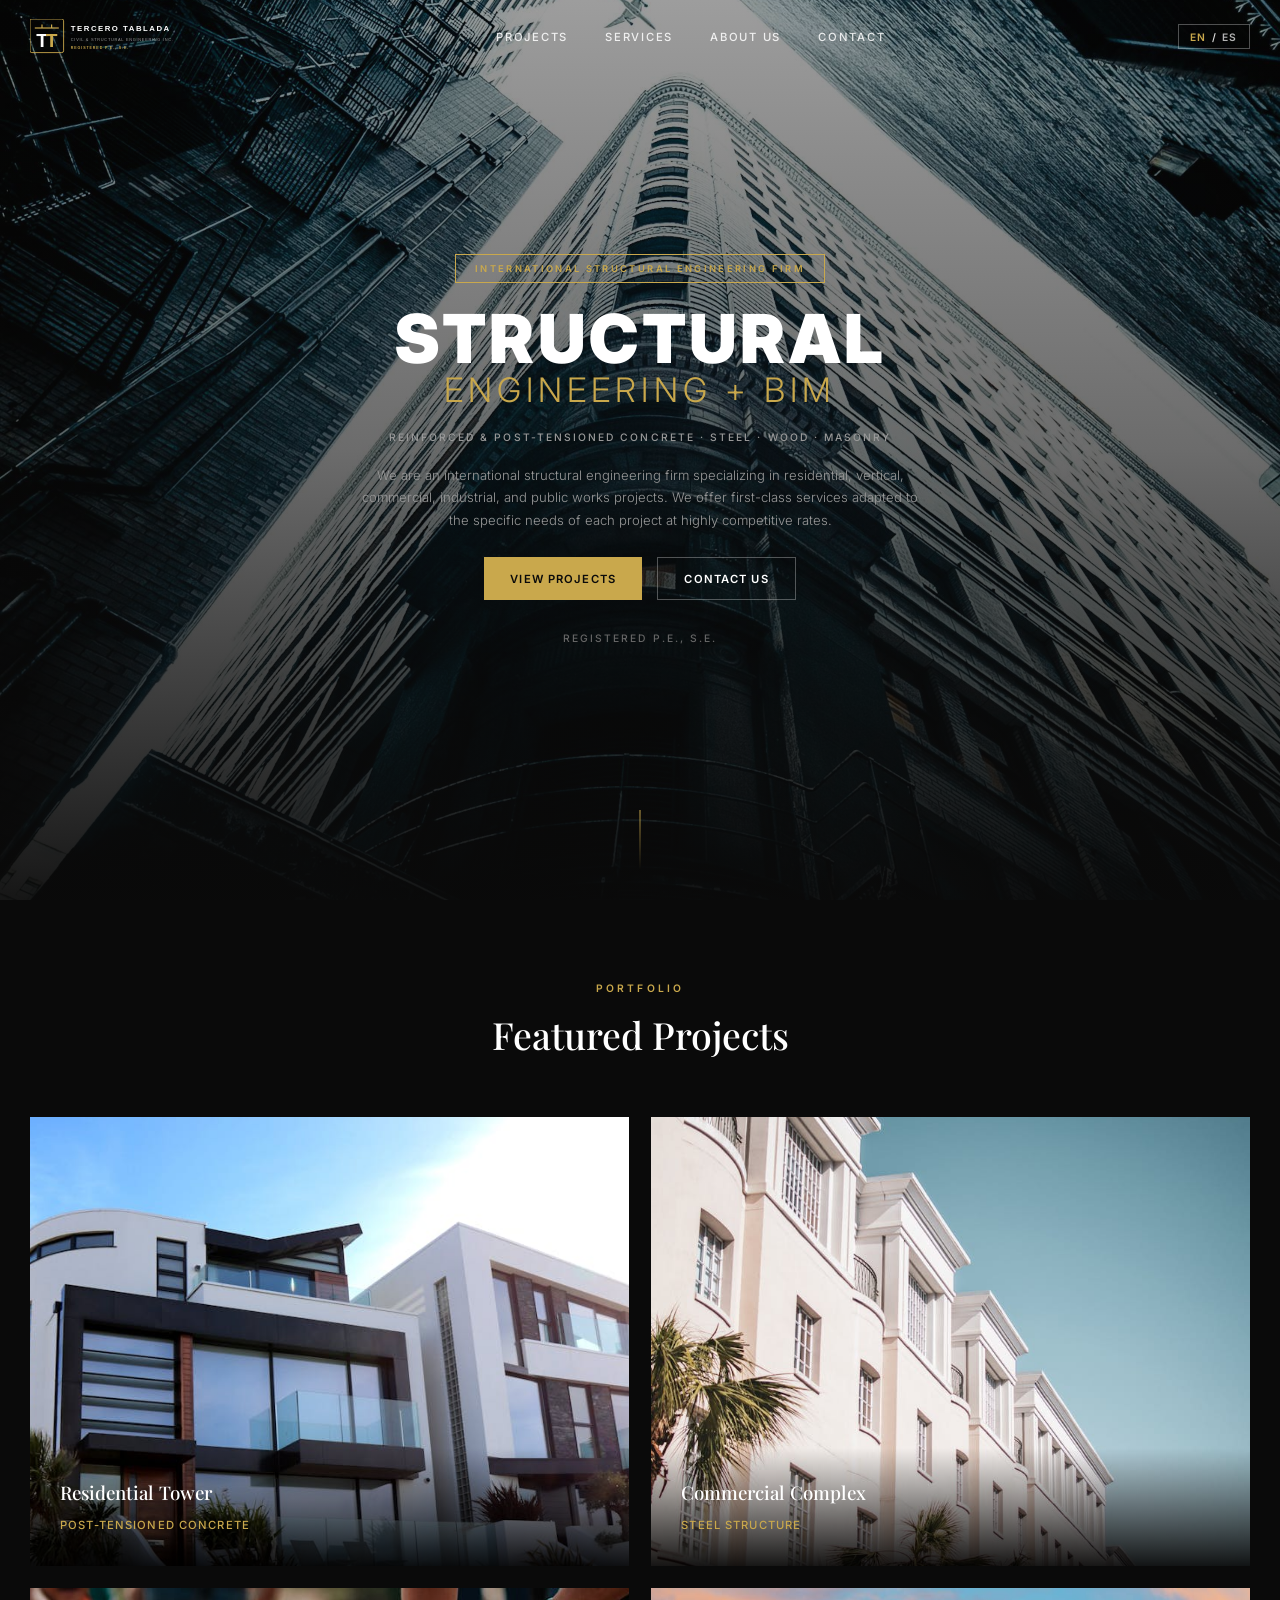
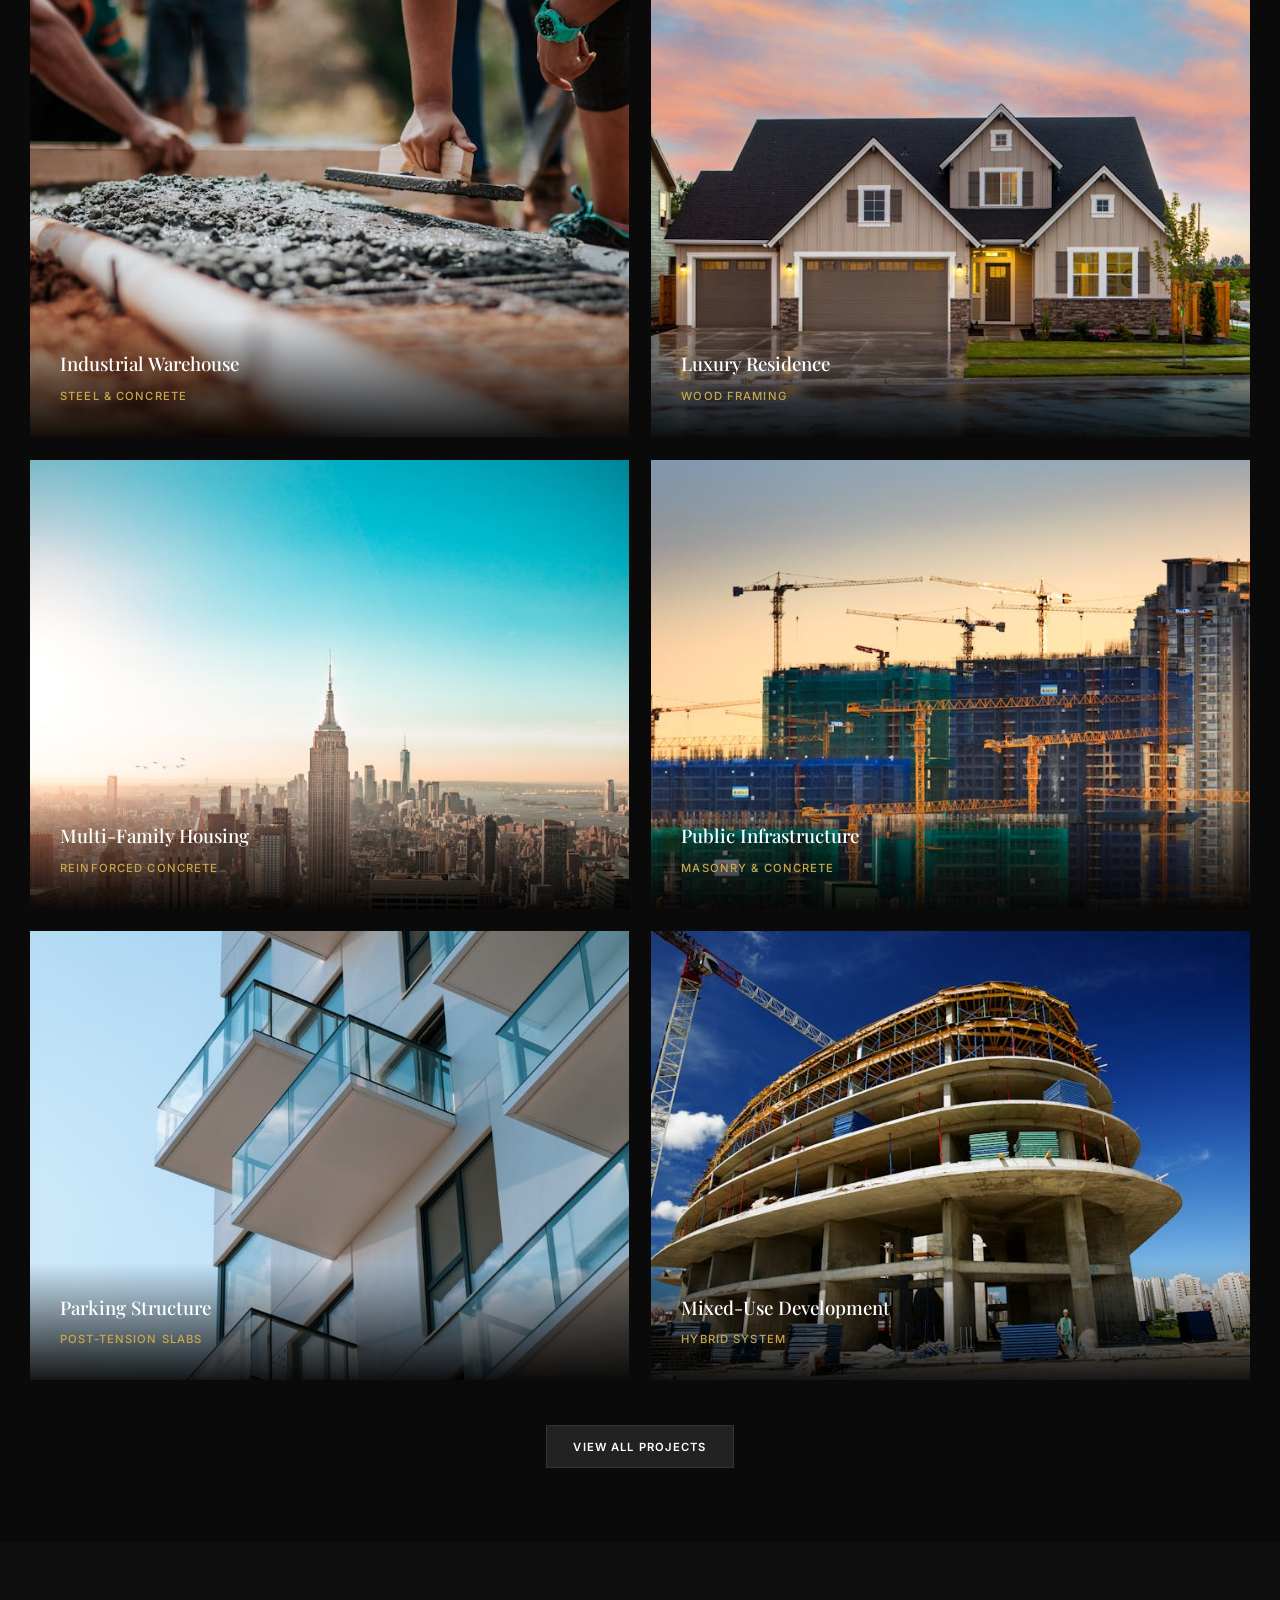
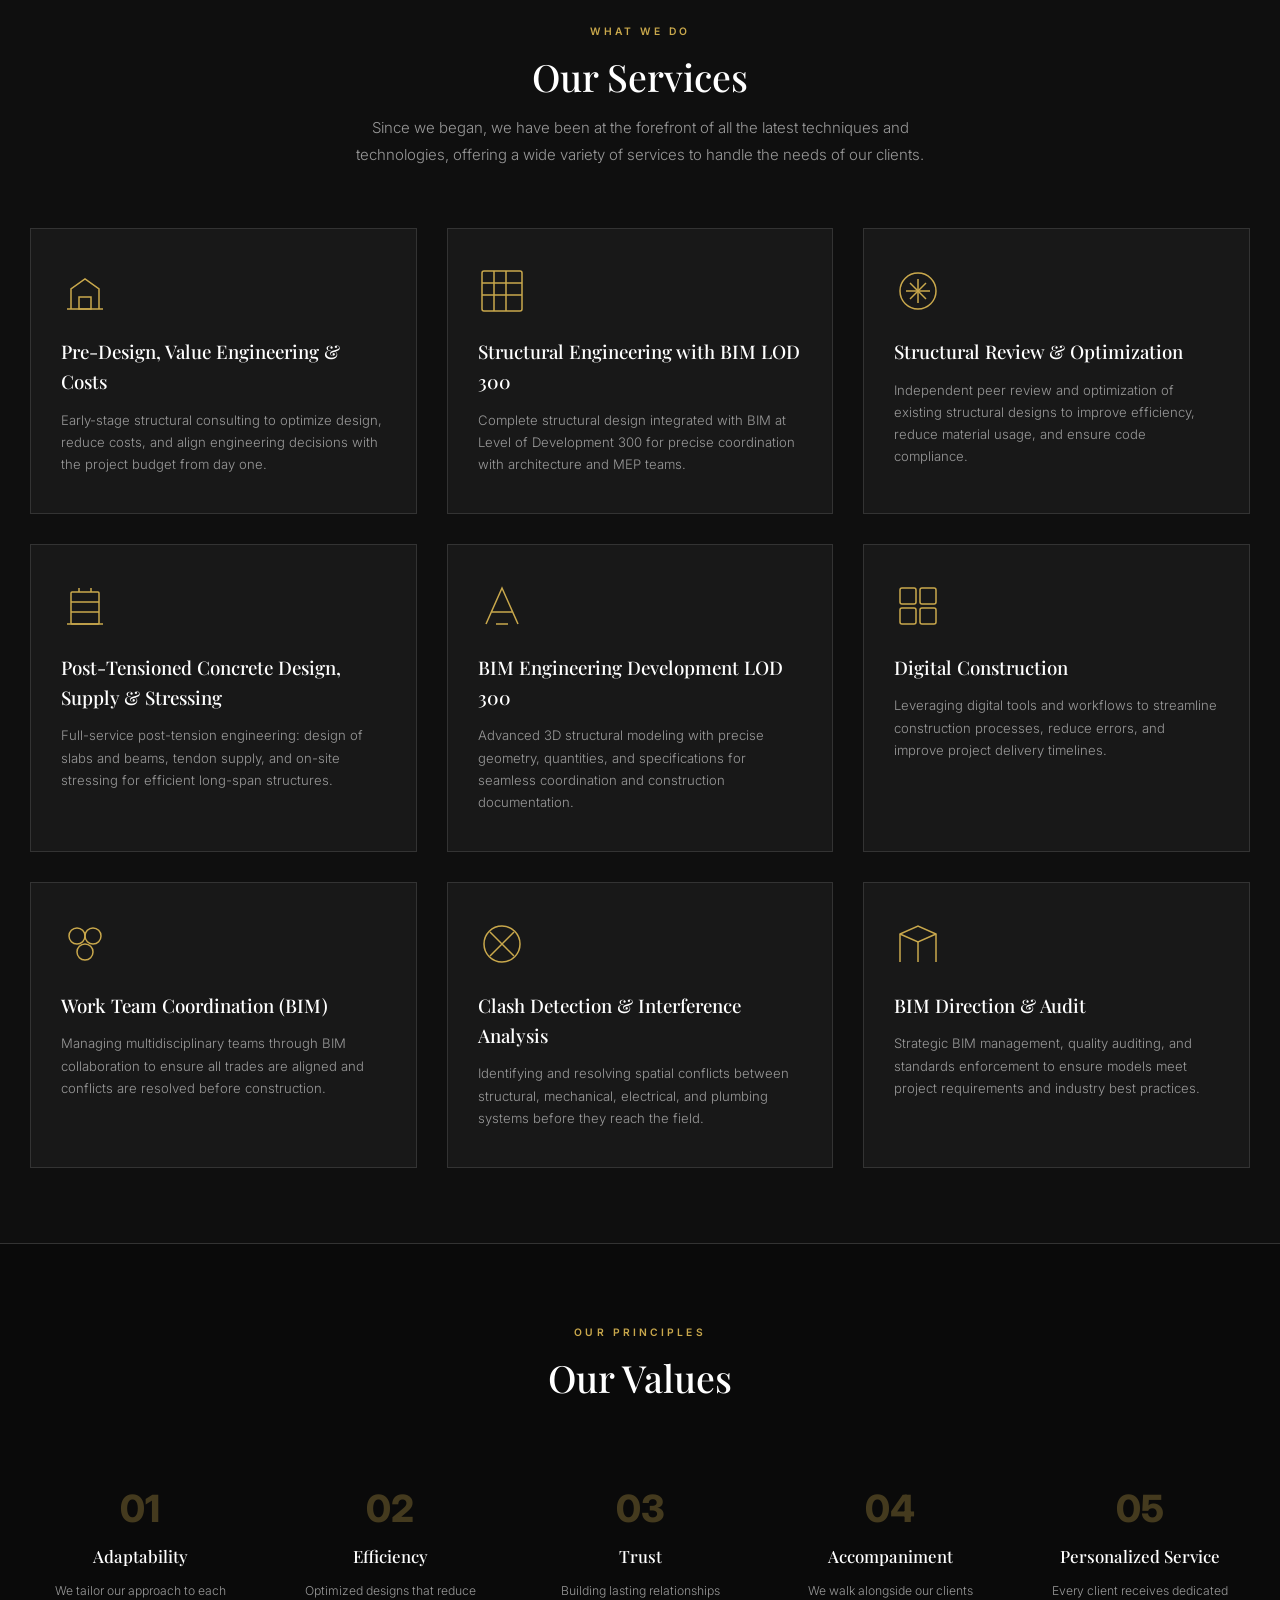
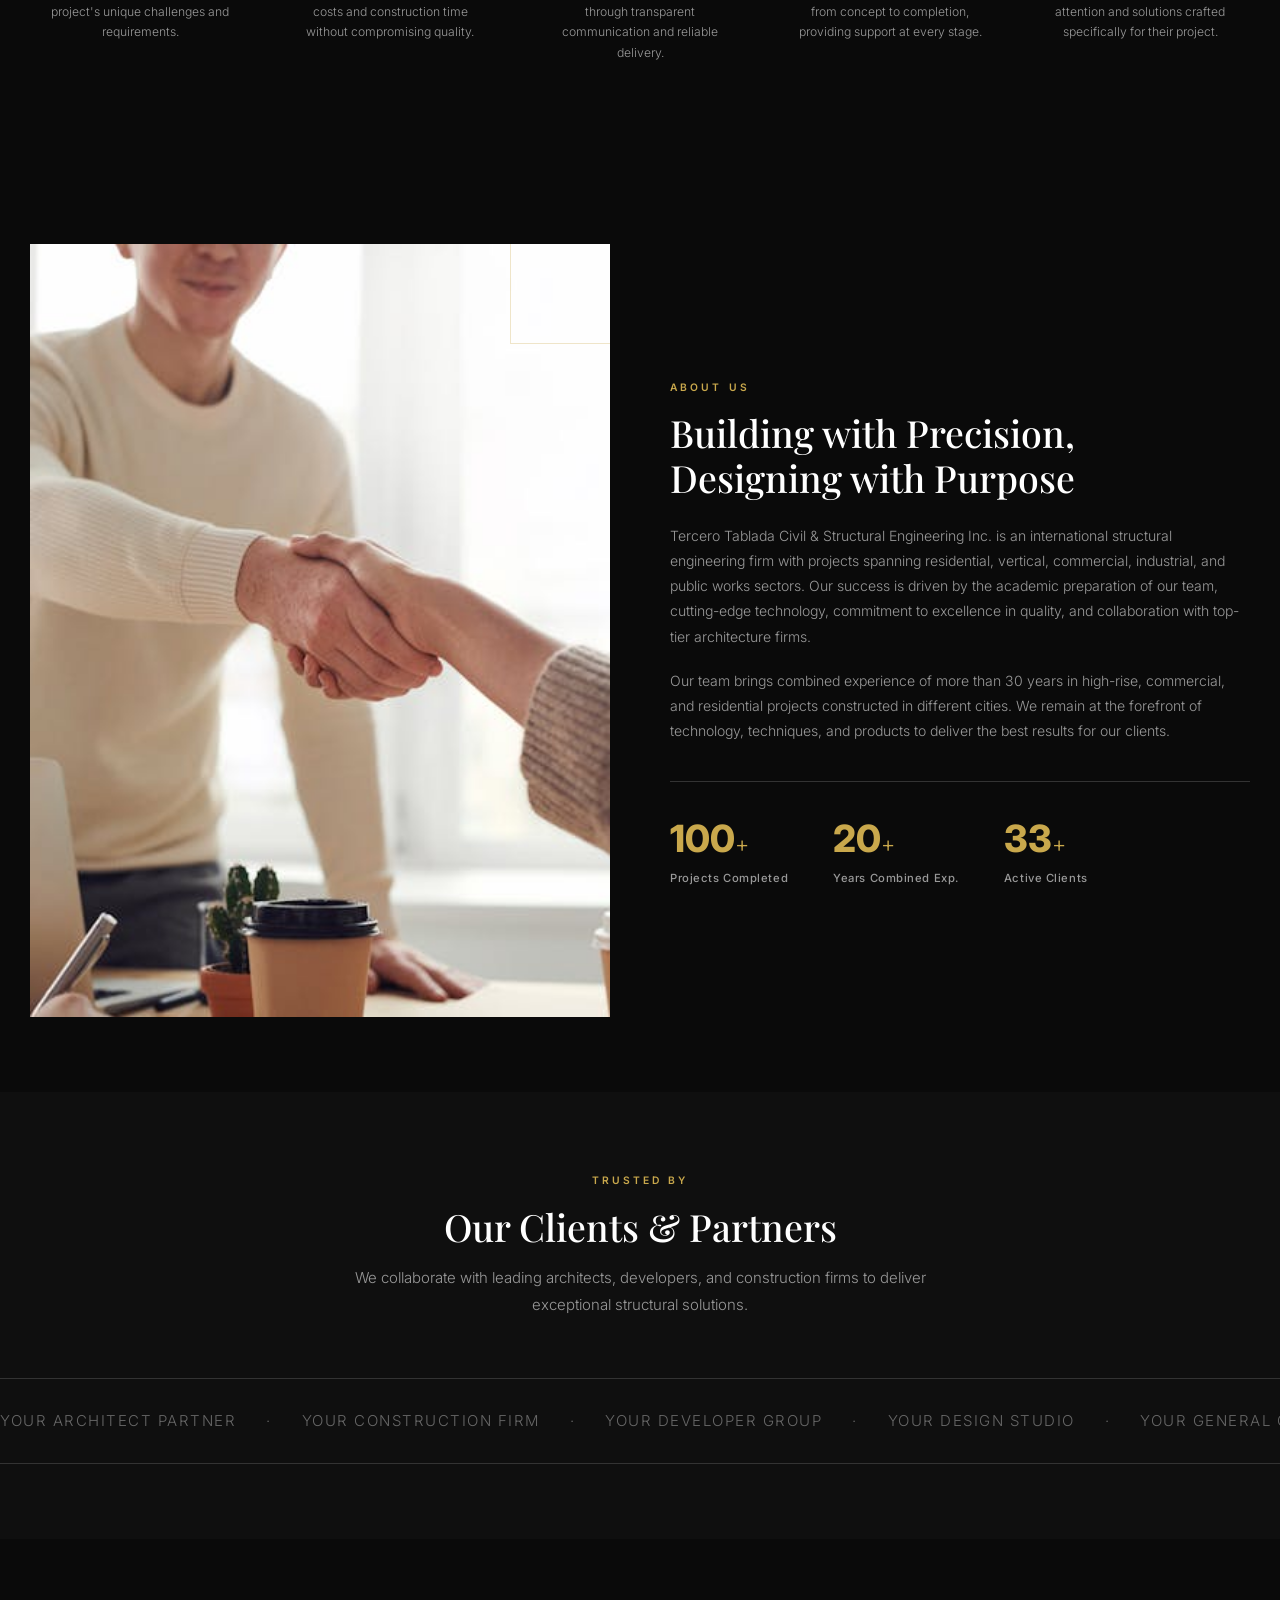
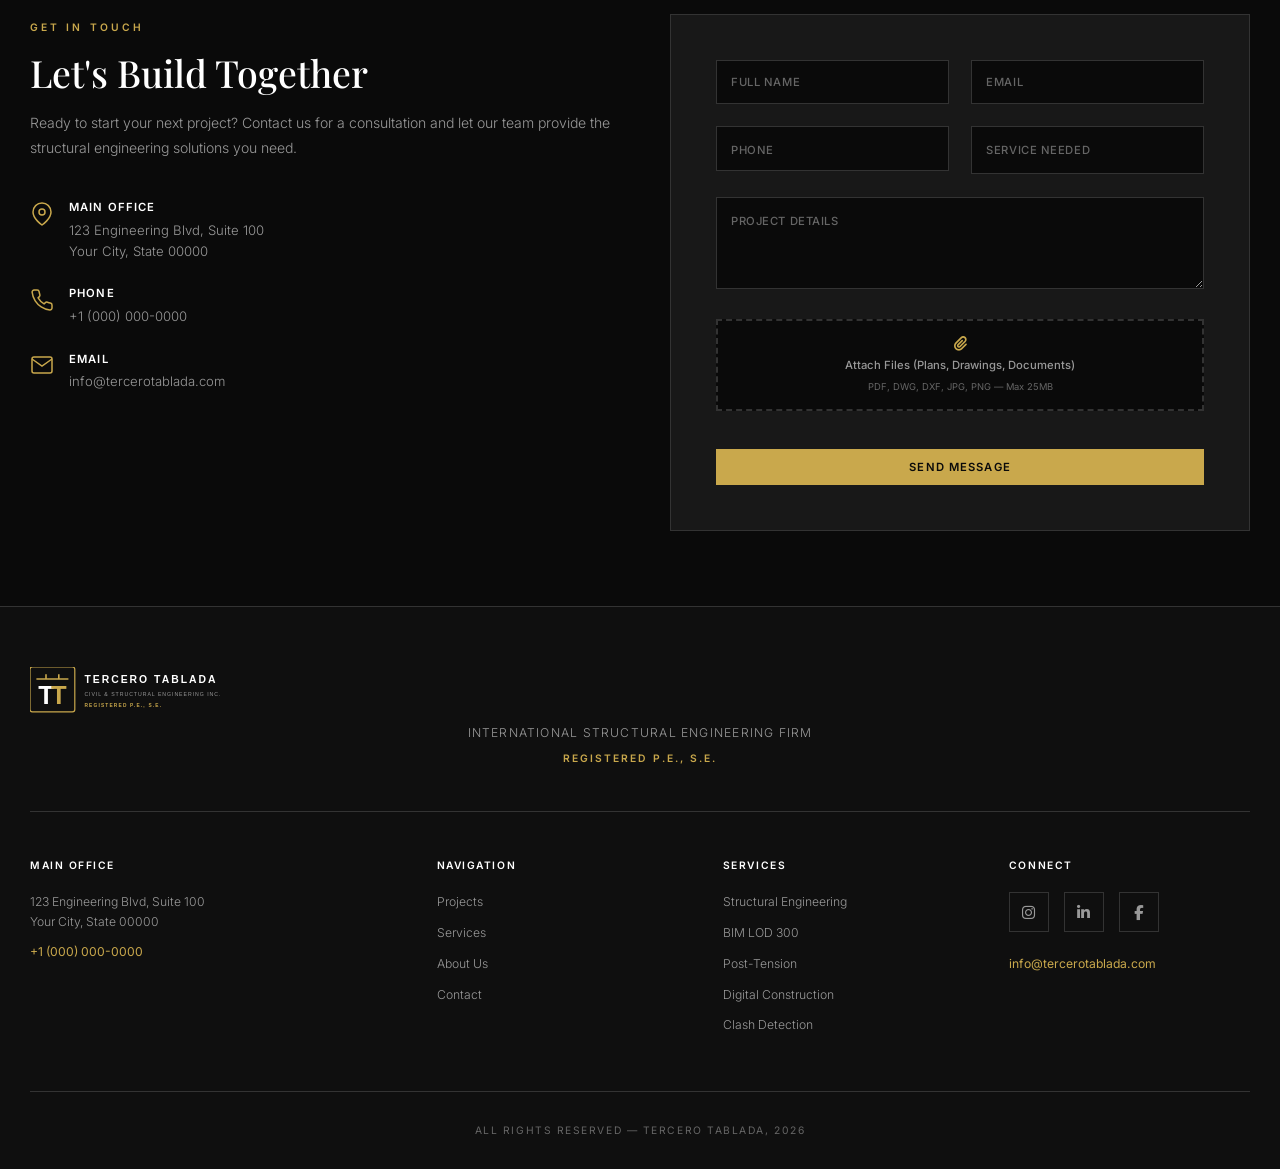
==== index.html @ ed94ec61 "Initial release: Tercero Tablada website Complete multi-page website for Tercero Tablada Civil & Str" ====
<!DOCTYPE html>
<html lang="en">
<head>
  <meta charset="UTF-8">
  <meta name="viewport" content="width=device-width, initial-scale=1.0">
  <title>Tercero Tablada | Civil & Structural Engineering</title>
  <meta name="description" content="Tercero Tablada Civil & Structural Engineering Inc. International structural engineering firm. Registered P.E., S.E. Residential, commercial, industrial, and public works.">
  <link rel="stylesheet" href="assets/css/styles.css">
  <link rel="preconnect" href="https://fonts.googleapis.com">
  <link rel="preconnect" href="https://fonts.gstatic.com" crossorigin>
  <link href="https://fonts.googleapis.com/css2?family=Inter:wght@300;400;500;600;700;800;900&family=Playfair+Display:wght@400;500;600;700&display=swap" rel="stylesheet">
  <link rel="stylesheet" href="https://cdnjs.cloudflare.com/ajax/libs/font-awesome/6.5.1/css/all.min.css">
</head>
<body>

  <!-- ========== HEADER / NAV ========== -->
  <header class="header" id="header">
    <div class="header__inner">
      <a href="index.html" class="header__logo">
        <img src="assets/img/logo-tt-v2.svg" alt="Tercero Tablada" class="header__logo-img">
      </a>
      <nav class="header__nav" id="mainNav">
        <a href="projects.html" data-en="Projects" data-es="Proyectos">Projects</a>
        <a href="services.html" data-en="Services" data-es="Servicios">Services</a>
        <a href="about.html" data-en="About Us" data-es="Nosotros">About Us</a>
        <a href="contact.html" data-en="Contact" data-es="Contacto">Contact</a>
      </nav>
      <div class="header__actions">
        <button class="lang-toggle" id="langToggle" aria-label="Toggle language">
          <span class="lang-active">EN</span> / <span class="lang-inactive">ES</span>
        </button>
        <button class="hamburger" id="hamburger" aria-label="Open menu">
          <span></span><span></span><span></span>
        </button>
      </div>
    </div>
  </header>

  <!-- ========== MOBILE MENU ========== -->
  <div class="mobile-menu" id="mobileMenu">
    <nav class="mobile-menu__nav">
      <a href="projects.html" data-en="Projects" data-es="Proyectos">Projects</a>
      <a href="services.html" data-en="Services" data-es="Servicios">Services</a>
      <a href="about.html" data-en="About Us" data-es="Nosotros">About Us</a>
      <a href="contact.html" data-en="Contact" data-es="Contacto">Contact</a>
    </nav>
  </div>

  <!-- ========== HERO ========== -->
  <section class="hero" id="hero">
    <div class="hero__overlay"></div>
    <div class="hero__bg">
      <video autoplay muted loop playsinline src="assets/video/hero.mp4" poster="assets/img/hero-bg.jpg"></video>
    </div>
    <div class="hero__content">
      <div class="hero__badge" data-en="International Structural Engineering Firm" data-es="Despacho Internacional de Ingenieria Estructural">International Structural Engineering Firm</div>
      <h1 class="hero__title">
        <span class="hero__title-line" data-en="STRUCTURAL" data-es="INGENIERIA">STRUCTURAL</span>
        <span class="hero__title-line accent" data-en="ENGINEERING + BIM" data-es="ESTRUCTURAL + BIM">ENGINEERING + BIM</span>
      </h1>
      <p class="hero__materials" data-en="REINFORCED &amp; POST-TENSIONED CONCRETE &middot; STEEL &middot; WOOD &middot; MASONRY" data-es="CONCRETO REFORZADO Y POSTENSADO &middot; ACERO &middot; MADERA &middot; MAMPOSTERIA">REINFORCED &amp; POST-TENSIONED CONCRETE &middot; STEEL &middot; WOOD &middot; MASONRY</p>
      <p class="hero__desc" data-en="We are an international structural engineering firm specializing in residential, vertical, commercial, industrial, and public works projects. We offer first-class services adapted to the specific needs of each project at highly competitive rates." data-es="Somos un despacho internacional de ingenieria estructural especializado en proyectos residenciales, verticales, comerciales, industriales y de obras publicas. Ofrecemos servicios de primera linea adaptados a las necesidades especificas de cada proyecto a tarifas muy competitivas.">We are an international structural engineering firm specializing in residential, vertical, commercial, industrial, and public works projects. We offer first-class services adapted to the specific needs of each project at highly competitive rates.</p>
      <div class="hero__cta">
        <a href="projects.html" class="btn btn--primary" data-en="View Projects" data-es="Ver Proyectos">View Projects</a>
        <a href="contact.html" class="btn btn--outline" data-en="Contact Us" data-es="Contactenos">Contact Us</a>
      </div>
      <p class="hero__credential" data-en="Registered P.E., S.E." data-es="P.E., S.E. Registrado">Registered P.E., S.E.</p>
    </div>
    <div class="hero__scroll">
      <div class="hero__scroll-line"></div>
    </div>
  </section>

  <!-- ========== PROJECTS ========== -->
  <section class="section projects" id="projects">
    <div class="container">
      <div class="section__header">
        <span class="section__label" data-en="Portfolio" data-es="Portafolio">Portfolio</span>
        <h2 class="section__title" data-en="Featured Projects" data-es="Proyectos Destacados">Featured Projects</h2>
      </div>
      <div class="projects__grid">

        <a href="projects.html" class="project-card" data-aos="fade-up">
          <div class="project-card__img"><img src="assets/img/projects/project-01.jpg" alt="Residential Tower" loading="lazy"></div>
          <div class="project-card__info">
            <h3 data-en="Residential Tower" data-es="Torre Residencial">Residential Tower</h3>
            <span data-en="Post-Tensioned Concrete" data-es="Concreto Postensado">Post-Tensioned Concrete</span>
          </div>
        </a>

        <a href="projects.html" class="project-card" data-aos="fade-up" data-aos-delay="100">
          <div class="project-card__img"><img src="assets/img/projects/project-02.jpg" alt="Commercial Complex" loading="lazy"></div>
          <div class="project-card__info">
            <h3 data-en="Commercial Complex" data-es="Complejo Comercial">Commercial Complex</h3>
            <span data-en="Steel Structure" data-es="Estructura de Acero">Steel Structure</span>
          </div>
        </a>

        <a href="projects.html" class="project-card" data-aos="fade-up" data-aos-delay="200">
          <div class="project-card__img"><img src="assets/img/projects/project-03.jpg" alt="Industrial Warehouse" loading="lazy"></div>
          <div class="project-card__info">
            <h3 data-en="Industrial Warehouse" data-es="Nave Industrial">Industrial Warehouse</h3>
            <span data-en="Steel &amp; Concrete" data-es="Acero y Concreto">Steel &amp; Concrete</span>
          </div>
        </a>

        <a href="projects.html" class="project-card" data-aos="fade-up" data-aos-delay="300">
          <div class="project-card__img"><img src="assets/img/projects/project-04.jpg" alt="Luxury Residence" loading="lazy"></div>
          <div class="project-card__info">
            <h3 data-en="Luxury Residence" data-es="Residencia de Lujo">Luxury Residence</h3>
            <span data-en="Wood Framing" data-es="Estructura de Madera">Wood Framing</span>
          </div>
        </a>

        <a href="projects.html" class="project-card" data-aos="fade-up">
          <div class="project-card__img"><img src="assets/img/projects/project-05.jpg" alt="Multi-Family Housing" loading="lazy"></div>
          <div class="project-card__info">
            <h3 data-en="Multi-Family Housing" data-es="Vivienda Multifamiliar">Multi-Family Housing</h3>
            <span data-en="Reinforced Concrete" data-es="Concreto Reforzado">Reinforced Concrete</span>
          </div>
        </a>

        <a href="projects.html" class="project-card" data-aos="fade-up" data-aos-delay="100">
          <div class="project-card__img"><img src="assets/img/projects/project-06.jpg" alt="Public Infrastructure" loading="lazy"></div>
          <div class="project-card__info">
            <h3 data-en="Public Infrastructure" data-es="Infraestructura Publica">Public Infrastructure</h3>
            <span data-en="Masonry &amp; Concrete" data-es="Mamposteria y Concreto">Masonry &amp; Concrete</span>
          </div>
        </a>

        <a href="projects.html" class="project-card" data-aos="fade-up" data-aos-delay="200">
          <div class="project-card__img"><img src="assets/img/projects/project-07.jpg" alt="Parking Structure" loading="lazy"></div>
          <div class="project-card__info">
            <h3 data-en="Parking Structure" data-es="Estacionamiento">Parking Structure</h3>
            <span data-en="Post-Tension Slabs" data-es="Losas Postensadas">Post-Tension Slabs</span>
          </div>
        </a>

        <a href="projects.html" class="project-card" data-aos="fade-up" data-aos-delay="300">
          <div class="project-card__img"><img src="assets/img/projects/project-08.jpg" alt="Mixed-Use Development" loading="lazy"></div>
          <div class="project-card__info">
            <h3 data-en="Mixed-Use Development" data-es="Desarrollo de Uso Mixto">Mixed-Use Development</h3>
            <span data-en="Hybrid System" data-es="Sistema Hibrido">Hybrid System</span>
          </div>
        </a>

      </div>
      <div class="projects__cta">
        <a href="projects.html" class="btn btn--dark" data-en="View All Projects" data-es="Ver Todos los Proyectos">View All Projects</a>
      </div>
    </div>
  </section>

  <!-- ========== SERVICES ========== -->
  <section class="section services" id="services">
    <div class="container">
      <div class="section__header">
        <span class="section__label" data-en="What We Do" data-es="Lo Que Hacemos">What We Do</span>
        <h2 class="section__title" data-en="Our Services" data-es="Nuestros Servicios">Our Services</h2>
        <p class="section__subtitle" data-en="Since we began, we have been at the forefront of all the latest techniques and technologies, offering a wide variety of services to handle the needs of our clients." data-es="Desde que comenzamos, hemos estado a la vanguardia de las ultimas tecnicas y tecnologias, ofreciendo una amplia variedad de servicios para manejar las necesidades de nuestros clientes.">Since we began, we have been at the forefront of all the latest techniques and technologies, offering a wide variety of services to handle the needs of our clients.</p>
      </div>
      <div class="services__grid">

        <div class="service-card" data-aos="fade-up">
          <div class="service-card__icon">
            <svg viewBox="0 0 48 48" fill="none" stroke="currentColor" stroke-width="1.5"><path d="M6 42h36M10 42V22l14-10 14 10v20"/><rect x="18" y="30" width="12" height="12"/></svg>
          </div>
          <h3 data-en="Pre-Design, Value Engineering &amp; Costs" data-es="Pre-diseno, Ingenieria de Valor y Costos">Pre-Design, Value Engineering &amp; Costs</h3>
          <p data-en="Early-stage structural consulting to optimize design, reduce costs, and align engineering decisions with the project budget from day one." data-es="Consultoria estructural en etapa temprana para optimizar el diseno, reducir costos y alinear las decisiones de ingenieria con el presupuesto desde el dia uno.">Early-stage structural consulting to optimize design, reduce costs, and align engineering decisions with the project budget from day one.</p>
        </div>

        <div class="service-card" data-aos="fade-up" data-aos-delay="100">
          <div class="service-card__icon">
            <svg viewBox="0 0 48 48" fill="none" stroke="currentColor" stroke-width="1.5"><rect x="4" y="4" width="40" height="40" rx="2"/><path d="M4 16h40M4 28h40M16 4v40M28 4v40"/></svg>
          </div>
          <h3 data-en="Structural Engineering with BIM LOD 300" data-es="Ingenieria Estructural con BIM LOD 300">Structural Engineering with BIM LOD 300</h3>
          <p data-en="Complete structural design integrated with BIM at Level of Development 300 for precise coordination with architecture and MEP teams." data-es="Diseno estructural completo integrado con BIM a Nivel de Desarrollo 300 para coordinacion precisa con equipos de arquitectura y MEP.">Complete structural design integrated with BIM at Level of Development 300 for precise coordination with architecture and MEP teams.</p>
        </div>

        <div class="service-card" data-aos="fade-up" data-aos-delay="200">
          <div class="service-card__icon">
            <svg viewBox="0 0 48 48" fill="none" stroke="currentColor" stroke-width="1.5"><circle cx="24" cy="24" r="18"/><path d="M24 12v24M12 24h24"/><path d="M16 16l16 16M32 16L16 32"/></svg>
          </div>
          <h3 data-en="Structural Review &amp; Optimization" data-es="Revision Estructural y Optimizacion">Structural Review &amp; Optimization</h3>
          <p data-en="Independent peer review and optimization of existing structural designs to improve efficiency, reduce material usage, and ensure code compliance." data-es="Revision independiente y optimizacion de disenos estructurales existentes para mejorar eficiencia, reducir materiales y asegurar cumplimiento normativo.">Independent peer review and optimization of existing structural designs to improve efficiency, reduce material usage, and ensure code compliance.</p>
        </div>

        <div class="service-card" data-aos="fade-up">
          <div class="service-card__icon">
            <svg viewBox="0 0 48 48" fill="none" stroke="currentColor" stroke-width="1.5"><path d="M6 42h36"/><rect x="10" y="10" width="28" height="32" rx="1"/><path d="M10 20h28M10 30h28"/><path d="M18 10V6M30 10V6"/></svg>
          </div>
          <h3 data-en="Post-Tensioned Concrete Design, Supply &amp; Stressing" data-es="Diseno, Suministro y Tensado de Concreto Postensado">Post-Tensioned Concrete Design, Supply &amp; Stressing</h3>
          <p data-en="Full-service post-tension engineering: design of slabs and beams, tendon supply, and on-site stressing for efficient long-span structures." data-es="Ingenieria de postensado integral: diseno de losas y vigas, suministro de tendones y tensado en sitio para estructuras de gran claro.">Full-service post-tension engineering: design of slabs and beams, tendon supply, and on-site stressing for efficient long-span structures.</p>
        </div>

        <div class="service-card" data-aos="fade-up" data-aos-delay="100">
          <div class="service-card__icon">
            <svg viewBox="0 0 48 48" fill="none" stroke="currentColor" stroke-width="1.5"><path d="M8 42L24 6l16 36"/><path d="M14 30h20"/><path d="M18 42h12"/></svg>
          </div>
          <h3 data-en="BIM Engineering Development LOD 300" data-es="Desarrollo de Ingenierias BIM LOD 300">BIM Engineering Development LOD 300</h3>
          <p data-en="Advanced 3D structural modeling with precise geometry, quantities, and specifications for seamless coordination and construction documentation." data-es="Modelado estructural 3D avanzado con geometria precisa, cantidades y especificaciones para coordinacion y documentacion de construccion.">Advanced 3D structural modeling with precise geometry, quantities, and specifications for seamless coordination and construction documentation.</p>
        </div>

        <div class="service-card" data-aos="fade-up" data-aos-delay="200">
          <div class="service-card__icon">
            <svg viewBox="0 0 48 48" fill="none" stroke="currentColor" stroke-width="1.5"><rect x="6" y="6" width="16" height="16" rx="2"/><rect x="26" y="6" width="16" height="16" rx="2"/><rect x="6" y="26" width="16" height="16" rx="2"/><rect x="26" y="26" width="16" height="16" rx="2"/></svg>
          </div>
          <h3 data-en="Digital Construction" data-es="Construccion Digital">Digital Construction</h3>
          <p data-en="Leveraging digital tools and workflows to streamline construction processes, reduce errors, and improve project delivery timelines." data-es="Aprovechando herramientas y flujos digitales para optimizar procesos de construccion, reducir errores y mejorar tiempos de entrega.">Leveraging digital tools and workflows to streamline construction processes, reduce errors, and improve project delivery timelines.</p>
        </div>

        <div class="service-card" data-aos="fade-up">
          <div class="service-card__icon">
            <svg viewBox="0 0 48 48" fill="none" stroke="currentColor" stroke-width="1.5"><circle cx="16" cy="16" r="8"/><circle cx="32" cy="16" r="8"/><circle cx="24" cy="32" r="8"/></svg>
          </div>
          <h3 data-en="Work Team Coordination (BIM)" data-es="Coordinacion de Equipos de Trabajo (BIM)">Work Team Coordination (BIM)</h3>
          <p data-en="Managing multidisciplinary teams through BIM collaboration to ensure all trades are aligned and conflicts are resolved before construction." data-es="Gestion de equipos multidisciplinarios a traves de colaboracion BIM para asegurar alineacion y resolver conflictos antes de la construccion.">Managing multidisciplinary teams through BIM collaboration to ensure all trades are aligned and conflicts are resolved before construction.</p>
        </div>

        <div class="service-card" data-aos="fade-up" data-aos-delay="100">
          <div class="service-card__icon">
            <svg viewBox="0 0 48 48" fill="none" stroke="currentColor" stroke-width="1.5"><path d="M12 12l24 24M36 12L12 36"/><circle cx="24" cy="24" r="18"/></svg>
          </div>
          <h3 data-en="Clash Detection &amp; Interference Analysis" data-es="Analisis de Interferencias y Deteccion de Conflictos">Clash Detection &amp; Interference Analysis</h3>
          <p data-en="Identifying and resolving spatial conflicts between structural, mechanical, electrical, and plumbing systems before they reach the field." data-es="Identificacion y resolucion de conflictos espaciales entre sistemas estructurales, mecanicos, electricos e hidraulicos antes de llegar a obra.">Identifying and resolving spatial conflicts between structural, mechanical, electrical, and plumbing systems before they reach the field.</p>
        </div>

        <div class="service-card" data-aos="fade-up" data-aos-delay="200">
          <div class="service-card__icon">
            <svg viewBox="0 0 48 48" fill="none" stroke="currentColor" stroke-width="1.5"><path d="M6 42V14l18-8 18 8v28"/><path d="M6 14l18 8 18-8"/><path d="M24 22v20"/></svg>
          </div>
          <h3 data-en="BIM Direction &amp; Audit" data-es="Direccion y Auditoria BIM">BIM Direction &amp; Audit</h3>
          <p data-en="Strategic BIM management, quality auditing, and standards enforcement to ensure models meet project requirements and industry best practices." data-es="Gestion estrategica BIM, auditoria de calidad y cumplimiento de estandares para asegurar que los modelos cumplan requisitos del proyecto y mejores practicas.">Strategic BIM management, quality auditing, and standards enforcement to ensure models meet project requirements and industry best practices.</p>
        </div>

      </div>
    </div>
  </section>

  <!-- ========== VALUES ========== -->
  <section class="section values" id="values">
    <div class="container">
      <div class="section__header">
        <span class="section__label" data-en="Our Principles" data-es="Nuestros Principios">Our Principles</span>
        <h2 class="section__title" data-en="Our Values" data-es="Nuestros Valores">Our Values</h2>
      </div>
      <div class="values__grid">
        <div class="value-item" data-aos="fade-up">
          <span class="value-item__number">01</span>
          <h3 data-en="Adaptability" data-es="Adaptabilidad">Adaptability</h3>
          <p data-en="We tailor our approach to each project's unique challenges and requirements." data-es="Adaptamos nuestro enfoque a los retos y requisitos unicos de cada proyecto.">We tailor our approach to each project's unique challenges and requirements.</p>
        </div>
        <div class="value-item" data-aos="fade-up" data-aos-delay="100">
          <span class="value-item__number">02</span>
          <h3 data-en="Efficiency" data-es="Eficiencia">Efficiency</h3>
          <p data-en="Optimized designs that reduce costs and construction time without compromising quality." data-es="Disenos optimizados que reducen costos y tiempo de construccion sin comprometer la calidad.">Optimized designs that reduce costs and construction time without compromising quality.</p>
        </div>
        <div class="value-item" data-aos="fade-up" data-aos-delay="200">
          <span class="value-item__number">03</span>
          <h3 data-en="Trust" data-es="Confianza">Trust</h3>
          <p data-en="Building lasting relationships through transparent communication and reliable delivery." data-es="Construyendo relaciones duraderas a traves de comunicacion transparente y entrega confiable.">Building lasting relationships through transparent communication and reliable delivery.</p>
        </div>
        <div class="value-item" data-aos="fade-up" data-aos-delay="300">
          <span class="value-item__number">04</span>
          <h3 data-en="Accompaniment" data-es="Acompanamiento">Accompaniment</h3>
          <p data-en="We walk alongside our clients from concept to completion, providing support at every stage." data-es="Acompanamos a nuestros clientes desde el concepto hasta la terminacion, brindando soporte en cada etapa.">We walk alongside our clients from concept to completion, providing support at every stage.</p>
        </div>
        <div class="value-item" data-aos="fade-up" data-aos-delay="400">
          <span class="value-item__number">05</span>
          <h3 data-en="Personalized Service" data-es="Servicio Personalizado">Personalized Service</h3>
          <p data-en="Every client receives dedicated attention and solutions crafted specifically for their project." data-es="Cada cliente recibe atencion dedicada y soluciones disenadas especificamente para su proyecto.">Every client receives dedicated attention and solutions crafted specifically for their project.</p>
        </div>
      </div>
    </div>
  </section>

  <!-- ========== ABOUT ========== -->
  <section class="section about" id="about">
    <div class="container">
      <div class="about__grid">
        <div class="about__image" data-aos="fade-right">
          <img src="assets/img/team.jpg" alt="Tercero Tablada Engineering Team" loading="lazy">
        </div>
        <div class="about__content" data-aos="fade-left">
          <span class="section__label" data-en="About Us" data-es="Sobre Nosotros">About Us</span>
          <h2 class="section__title" data-en="Building with Precision, Designing with Purpose" data-es="Construyendo con Precision, Disenando con Proposito">Building with Precision, Designing with Purpose</h2>
          <p data-en="Tercero Tablada Civil & Structural Engineering Inc. is an international structural engineering firm with projects spanning residential, vertical, commercial, industrial, and public works sectors. Our success is driven by the academic preparation of our team, cutting-edge technology, commitment to excellence in quality, and collaboration with top-tier architecture firms." data-es="Tercero Tablada Civil & Structural Engineering Inc. es un despacho internacional de ingenieria estructural con proyectos en los sectores residencial, vertical, comercial, industrial y de obras publicas. Nuestro exito se basa en la preparacion academica de nuestro equipo, tecnologia de punta, compromiso con la excelencia en calidad y colaboracion con firmas de arquitectura de primer nivel.">Tercero Tablada Civil & Structural Engineering Inc. is an international structural engineering firm with projects spanning residential, vertical, commercial, industrial, and public works sectors. Our success is driven by the academic preparation of our team, cutting-edge technology, commitment to excellence in quality, and collaboration with top-tier architecture firms.</p>
          <p data-en="Our team brings combined experience of more than 30 years in high-rise, commercial, and residential projects constructed in different cities. We remain at the forefront of technology, techniques, and products to deliver the best results for our clients." data-es="Nuestro equipo cuenta con una experiencia combinada de mas de 30 anos en proyectos de gran altura, comerciales y residenciales construidos en diferentes ciudades. Nos mantenemos a la vanguardia de la tecnologia, tecnicas y productos para entregar los mejores resultados a nuestros clientes.">Our team brings combined experience of more than 30 years in high-rise, commercial, and residential projects constructed in different cities. We remain at the forefront of technology, techniques, and products to deliver the best results for our clients.</p>
          <div class="about__stats">
            <div class="stat">
              <span class="stat__number" data-count="150">0</span><span class="stat__suffix">+</span>
              <span class="stat__label" data-en="Projects Completed" data-es="Proyectos Completados">Projects Completed</span>
            </div>
            <div class="stat">
              <span class="stat__number" data-count="30">0</span><span class="stat__suffix">+</span>
              <span class="stat__label" data-en="Years Combined Exp." data-es="Anos de Exp. Combinada">Years Combined Exp.</span>
            </div>
            <div class="stat">
              <span class="stat__number" data-count="50">0</span><span class="stat__suffix">+</span>
              <span class="stat__label" data-en="Active Clients" data-es="Clientes Activos">Active Clients</span>
            </div>
          </div>
        </div>
      </div>
    </div>
  </section>

  <!-- ========== CLIENTS MARQUEE ========== -->
  <section class="section clients" id="clients">
    <div class="container">
      <div class="section__header">
        <span class="section__label" data-en="Trusted By" data-es="La Confianza De">Trusted By</span>
        <h2 class="section__title" data-en="Our Clients &amp; Partners" data-es="Nuestros Clientes y Socios">Our Clients &amp; Partners</h2>
        <p class="section__subtitle" data-en="We collaborate with leading architects, developers, and construction firms to deliver exceptional structural solutions." data-es="Colaboramos con arquitectos, desarrolladores y constructoras lideres para entregar soluciones estructurales excepcionales.">We collaborate with leading architects, developers, and construction firms to deliver exceptional structural solutions.</p>
      </div>
    </div>
    <div class="marquee">
      <div class="marquee__track">
        <span>YOUR ARCHITECT PARTNER</span>
        <span>&middot;</span>
        <span>YOUR CONSTRUCTION FIRM</span>
        <span>&middot;</span>
        <span>YOUR DEVELOPER GROUP</span>
        <span>&middot;</span>
        <span>YOUR DESIGN STUDIO</span>
        <span>&middot;</span>
        <span>YOUR GENERAL CONTRACTOR</span>
        <span>&middot;</span>
        <span>YOUR ARCHITECTURE OFFICE</span>
        <span>&middot;</span>
        <span>YOUR REAL ESTATE PARTNER</span>
        <span>&middot;</span>
        <span>YOUR BUILDER CO.</span>
        <span>&middot;</span>
        <!-- Duplicate for seamless loop -->
        <span>YOUR ARCHITECT PARTNER</span>
        <span>&middot;</span>
        <span>YOUR CONSTRUCTION FIRM</span>
        <span>&middot;</span>
        <span>YOUR DEVELOPER GROUP</span>
        <span>&middot;</span>
        <span>YOUR DESIGN STUDIO</span>
        <span>&middot;</span>
        <span>YOUR GENERAL CONTRACTOR</span>
        <span>&middot;</span>
        <span>YOUR ARCHITECTURE OFFICE</span>
        <span>&middot;</span>
        <span>YOUR REAL ESTATE PARTNER</span>
        <span>&middot;</span>
        <span>YOUR BUILDER CO.</span>
        <span>&middot;</span>
      </div>
    </div>
  </section>

  <!-- ========== CONTACT ========== -->
  <section class="section contact" id="contact">
    <div class="container">
      <div class="contact__grid">
        <div class="contact__info" data-aos="fade-right">
          <span class="section__label" data-en="Get In Touch" data-es="Contactenos">Get In Touch</span>
          <h2 class="section__title" data-en="Let's Build Together" data-es="Construyamos Juntos">Let's Build Together</h2>
          <p data-en="Ready to start your next project? Contact us for a consultation and let our team provide the structural engineering solutions you need." data-es="Listo para comenzar su proximo proyecto? Contactenos para una consulta y permita que nuestro equipo le brinde las soluciones de ingenieria estructural que necesita.">Ready to start your next project? Contact us for a consultation and let our team provide the structural engineering solutions you need.</p>
          <div class="contact__details">
            <div class="contact__item">
              <svg viewBox="0 0 24 24" fill="none" stroke="currentColor" stroke-width="1.5"><path d="M21 10c0 7-9 13-9 13s-9-6-9-13a9 9 0 0118 0z"/><circle cx="12" cy="10" r="3"/></svg>
              <div>
                <strong data-en="Main Office" data-es="Oficina Principal">Main Office</strong>
                <p>123 Engineering Blvd, Suite 100<br>Your City, State 00000</p>
              </div>
            </div>
            <div class="contact__item">
              <svg viewBox="0 0 24 24" fill="none" stroke="currentColor" stroke-width="1.5"><path d="M22 16.92v3a2 2 0 01-2.18 2 19.79 19.79 0 01-8.63-3.07 19.5 19.5 0 01-6-6A19.79 19.79 0 012.12 4.18 2 2 0 014.11 2h3a2 2 0 012 1.72c.127.96.361 1.903.7 2.81a2 2 0 01-.45 2.11L8.09 9.91a16 16 0 006 6l1.27-1.27a2 2 0 012.11-.45c.907.339 1.85.573 2.81.7A2 2 0 0122 16.92z"/></svg>
              <div>
                <strong data-en="Phone" data-es="Telefono">Phone</strong>
                <p><a href="tel:+10000000000">+1 (000) 000-0000</a></p>
              </div>
            </div>
            <div class="contact__item">
              <svg viewBox="0 0 24 24" fill="none" stroke="currentColor" stroke-width="1.5"><path d="M4 4h16c1.1 0 2 .9 2 2v12c0 1.1-.9 2-2 2H4c-1.1 0-2-.9-2-2V6c0-1.1.9-2 2-2z"/><path d="M22 6l-10 7L2 6"/></svg>
              <div>
                <strong>Email</strong>
                <p><a href="mailto:info@tercerotablada.com">info@tercerotablada.com</a></p>
              </div>
            </div>
          </div>
        </div>
        <div class="contact__form-wrap" data-aos="fade-left">
          <form class="contact__form" id="contactForm">
            <div class="form__group">
              <input type="text" id="name" required placeholder=" ">
              <label for="name" data-en="Full Name" data-es="Nombre Completo">Full Name</label>
            </div>
            <div class="form__group">
              <input type="email" id="email" required placeholder=" ">
              <label for="email">Email</label>
            </div>
            <div class="form__group">
              <input type="tel" id="phone" placeholder=" ">
              <label for="phone" data-en="Phone" data-es="Telefono">Phone</label>
            </div>
            <div class="form__group">
              <select id="service" required>
                <option value="" disabled selected></option>
                <option value="predesign" data-en="Pre-Design &amp; Value Eng." data-es="Pre-diseno e Ing. de Valor">Pre-Design &amp; Value Eng.</option>
                <option value="structural" data-en="Structural Engineering" data-es="Ingenieria Estructural">Structural Engineering</option>
                <option value="review" data-en="Structural Review" data-es="Revision Estructural">Structural Review</option>
                <option value="post-tension" data-en="Post-Tension" data-es="Postensado">Post-Tension</option>
                <option value="bim" data-en="BIM Services" data-es="Servicios BIM">BIM Services</option>
                <option value="digital" data-en="Digital Construction" data-es="Construccion Digital">Digital Construction</option>
                <option value="other" data-en="Other" data-es="Otro">Other</option>
              </select>
              <label for="service" data-en="Service Needed" data-es="Servicio Requerido">Service Needed</label>
            </div>
            <div class="form__group form__group--full">
              <textarea id="message" rows="4" required placeholder=" "></textarea>
              <label for="message" data-en="Project Details" data-es="Detalles del Proyecto">Project Details</label>
            </div>
            <div class="form__group form__group--full form__group--file">
              <label for="files-home" class="file-upload">
                <i class="fa-solid fa-paperclip"></i>
                <span data-en="Attach Files (Plans, Drawings, Documents)" data-es="Adjuntar Archivos (Planos, Dibujos, Documentos)">Attach Files (Plans, Drawings, Documents)</span>
                <small data-en="PDF, DWG, DXF, JPG, PNG — Max 25MB" data-es="PDF, DWG, DXF, JPG, PNG — Max 25MB">PDF, DWG, DXF, JPG, PNG — Max 25MB</small>
              </label>
              <input type="file" id="files-home" multiple accept=".pdf,.dwg,.dxf,.jpg,.jpeg,.png,.doc,.docx,.zip">
              <div class="file-list" id="fileListHome"></div>
            </div>
            <button type="submit" class="btn btn--primary btn--full" data-en="Send Message" data-es="Enviar Mensaje">Send Message</button>
          </form>
        </div>
      </div>
    </div>
  </section>

  <!-- ========== FOOTER ========== -->
  <footer class="footer">
    <div class="container">
      <div class="footer__top">
        <div class="footer__brand">
          <img src="assets/img/logo-tt-v2.svg" alt="Tercero Tablada" class="footer__logo-img">
          <p class="footer__tagline" data-en="International Structural Engineering Firm" data-es="Despacho Internacional de Ingenieria Estructural">International Structural Engineering Firm</p>
          <p class="footer__credential">Registered P.E., S.E.</p>
        </div>
      </div>
      <div class="footer__grid">
        <div class="footer__office">
          <h4 data-en="Main Office" data-es="Oficina Principal">Main Office</h4>
          <p>123 Engineering Blvd, Suite 100<br>Your City, State 00000</p>
          <a href="tel:+10000000000">+1 (000) 000-0000</a>
        </div>
        <div class="footer__links">
          <h4 data-en="Navigation" data-es="Navegacion">Navigation</h4>
          <a href="#projects" data-en="Projects" data-es="Proyectos">Projects</a>
          <a href="#services" data-en="Services" data-es="Servicios">Services</a>
          <a href="#about" data-en="About Us" data-es="Nosotros">About Us</a>
          <a href="#contact" data-en="Contact" data-es="Contacto">Contact</a>
        </div>
        <div class="footer__links">
          <h4 data-en="Services" data-es="Servicios">Services</h4>
          <a href="#services" data-en="Structural Engineering" data-es="Ingenieria Estructural">Structural Engineering</a>
          <a href="#services" data-en="BIM LOD 300" data-es="BIM LOD 300">BIM LOD 300</a>
          <a href="#services" data-en="Post-Tension" data-es="Postensado">Post-Tension</a>
          <a href="#services" data-en="Digital Construction" data-es="Construccion Digital">Digital Construction</a>
          <a href="#services" data-en="Clash Detection" data-es="Deteccion de Interferencias">Clash Detection</a>
        </div>
        <div class="footer__social">
          <h4 data-en="Connect" data-es="Conecta">Connect</h4>
          <div class="footer__social-icons">
            <a href="#" aria-label="Instagram"><i class="fa-brands fa-instagram"></i></a>
            <a href="#" aria-label="LinkedIn"><i class="fa-brands fa-linkedin-in"></i></a>
            <a href="#" aria-label="Facebook"><i class="fa-brands fa-facebook-f"></i></a>
          </div>
          <a href="mailto:info@tercerotablada.com" class="footer__email">info@tercerotablada.com</a>
        </div>
      </div>
      <div class="footer__bottom">
        <p data-en="ALL RIGHTS RESERVED &mdash; TERCERO TABLADA, 2026" data-es="TODOS LOS DERECHOS RESERVADOS &mdash; TERCERO TABLADA, 2026">ALL RIGHTS RESERVED &mdash; TERCERO TABLADA, 2026</p>
      </div>
    </div>
  </footer>

  <script src="assets/js/script.js"></script>
</body>
</html>
---- assets/css/styles.css ----
/* ========================================
   TERCERO TABLADA - STYLES
   Dark elegant theme inspired by EstructuraMX
   ======================================== */

/* ---------- RESET & BASE ---------- */
*, *::before, *::after {
  margin: 0;
  padding: 0;
  box-sizing: border-box;
}

:root {
  --color-bg: #0a0a0a;
  --color-bg-alt: #0f0f0f;
  --color-bg-card: #181818;
  --color-surface: #222222;
  --color-border: #333333;
  --color-text: #ffffff;
  --color-text-muted: #999999;
  --color-text-dim: #666666;
  --color-accent: #c9a84c;
  --color-accent-light: #e0c572;
  --color-accent-dark: #a8893a;
  --font-primary: 'Inter', -apple-system, BlinkMacSystemFont, sans-serif;
  --font-display: 'Playfair Display', Georgia, serif;
  --ease-out: cubic-bezier(0.16, 1, 0.3, 1);
  --ease-in-out: cubic-bezier(0.65, 0, 0.35, 1);
}

html {
  scroll-behavior: smooth;
  font-size: 15px;
}

body {
  font-family: var(--font-primary);
  background: var(--color-bg);
  color: var(--color-text);
  line-height: 1.6;
  overflow-x: hidden;
  -webkit-font-smoothing: antialiased;
}

a {
  color: inherit;
  text-decoration: none;
}

img, svg {
  display: block;
  max-width: 100%;
}

.container {
  width: 100%;
  max-width: var(--container-max, 1280px);
  margin: 0 auto;
  padding: 0 2rem;
}

/* ---------- BUTTONS ---------- */
.btn {
  display: inline-flex;
  align-items: center;
  justify-content: center;
  padding: 0.75rem 1.75rem;
  font-family: var(--font-primary);
  font-size: 0.75rem;
  font-weight: 600;
  letter-spacing: 0.1em;
  text-transform: uppercase;
  border: none;
  border-radius: 0;
  cursor: pointer;
  transition: all 0.4s var(--ease-out);
  position: relative;
  overflow: hidden;
}

.btn--primary {
  background: var(--color-accent);
  color: var(--color-bg);
}

.btn--primary:hover {
  background: var(--color-accent-light);
  transform: translateY(-2px);
  box-shadow: 0 8px 30px rgba(201, 168, 76, 0.3);
}

.btn--outline {
  background: transparent;
  color: var(--color-text);
  border: 1px solid rgba(255, 255, 255, 0.3);
}

.btn--outline:hover {
  border-color: var(--color-accent);
  color: var(--color-accent);
  transform: translateY(-2px);
}

.btn--dark {
  background: var(--color-surface);
  color: var(--color-text);
  border: 1px solid var(--color-border);
}

.btn--dark:hover {
  background: var(--color-accent);
  color: var(--color-bg);
  border-color: var(--color-accent);
}

.btn--full {
  width: 100%;
}

/* ---------- HEADER ---------- */
.header {
  position: fixed;
  top: 0;
  left: 0;
  right: 0;
  z-index: 1000;
  padding: 1.25rem 0;
  transition: all 0.4s var(--ease-out);
}

.header.scrolled {
  background: rgba(10, 10, 10, 0.95);
  backdrop-filter: blur(20px);
  -webkit-backdrop-filter: blur(20px);
  padding: 0.75rem 0;
  border-bottom: 1px solid var(--color-border);
}

.header__inner {
  display: flex;
  align-items: center;
  justify-content: space-between;
  max-width: var(--container-max, 1280px);
  margin: 0 auto;
  padding: 0 2rem;
}

.header__logo {
  z-index: 1001;
}

.header__logo-img {
  height: 36px;
  width: auto;
}

.footer__logo-img {
  height: 48px;
  width: auto;
  margin-bottom: 0.5rem;
}

.logo-text {
  font-family: var(--font-primary);
  font-size: 1.125rem;
  font-weight: 800;
  letter-spacing: 0.15em;
  text-transform: uppercase;
}

.logo-accent {
  color: var(--color-accent);
  font-weight: 400;
}

.header__nav {
  display: flex;
  gap: 2.5rem;
}

.header__nav a {
  font-size: 0.75rem;
  font-weight: 500;
  letter-spacing: 0.15em;
  text-transform: uppercase;
  color: rgba(255, 255, 255, 0.85);
  transition: color 0.3s ease;
  position: relative;
}

.header__nav a::after {
  content: '';
  position: absolute;
  bottom: -4px;
  left: 0;
  width: 0;
  height: 1px;
  background: var(--color-accent);
  transition: width 0.4s var(--ease-out);
}

.header__nav a:hover {
  color: #ffffff;
}

.header__nav a:hover::after {
  width: 100%;
}

.header__actions {
  display: flex;
  align-items: center;
  gap: 1.5rem;
}

/* ---------- LANGUAGE TOGGLE ---------- */
.lang-toggle {
  background: none;
  border: 1px solid rgba(255, 255, 255, 0.3);
  color: rgba(255, 255, 255, 0.85);
  padding: 0.375rem 0.75rem;
  font-size: 0.6875rem;
  font-family: var(--font-primary);
  font-weight: 600;
  letter-spacing: 0.15em;
  cursor: pointer;
  transition: all 0.3s ease;
}

.lang-toggle:hover {
  border-color: var(--color-accent);
  color: var(--color-accent);
}

.lang-active {
  color: var(--color-accent);
}

.lang-inactive {
  color: rgba(255, 255, 255, 0.7);
}

/* ---------- HAMBURGER ---------- */
.hamburger {
  display: none;
  flex-direction: column;
  gap: 5px;
  background: none;
  border: none;
  cursor: pointer;
  padding: 4px;
  z-index: 1001;
}

.hamburger span {
  display: block;
  width: 24px;
  height: 1.5px;
  background: var(--color-text);
  transition: all 0.4s var(--ease-out);
  transform-origin: center;
}

.hamburger.active span:nth-child(1) {
  transform: rotate(45deg) translate(4px, 5px);
}

.hamburger.active span:nth-child(2) {
  opacity: 0;
}

.hamburger.active span:nth-child(3) {
  transform: rotate(-45deg) translate(4px, -5px);
}

/* ---------- MOBILE MENU ---------- */
.mobile-menu {
  position: fixed;
  inset: 0;
  background: var(--color-bg);
  z-index: 999;
  display: flex;
  align-items: center;
  justify-content: center;
  opacity: 0;
  visibility: hidden;
  transition: all 0.5s var(--ease-out);
}

.mobile-menu.active {
  opacity: 1;
  visibility: visible;
}

.mobile-menu__nav {
  display: flex;
  flex-direction: column;
  align-items: center;
  gap: 2rem;
}

.mobile-menu__nav a {
  font-size: 2rem;
  font-weight: 300;
  letter-spacing: 0.1em;
  text-transform: uppercase;
  color: var(--color-text-muted);
  transition: all 0.3s ease;
  transform: translateY(20px);
  opacity: 0;
}

.mobile-menu.active .mobile-menu__nav a {
  transform: translateY(0);
  opacity: 1;
}

.mobile-menu.active .mobile-menu__nav a:nth-child(1) { transition-delay: 0.1s; }
.mobile-menu.active .mobile-menu__nav a:nth-child(2) { transition-delay: 0.15s; }
.mobile-menu.active .mobile-menu__nav a:nth-child(3) { transition-delay: 0.2s; }
.mobile-menu.active .mobile-menu__nav a:nth-child(4) { transition-delay: 0.25s; }
.mobile-menu.active .mobile-menu__nav a:nth-child(5) { transition-delay: 0.3s; }

.mobile-menu__nav a:hover {
  color: var(--color-accent);
}

/* ---------- HERO ---------- */
.hero {
  position: relative;
  min-height: 100vh;
  display: flex;
  align-items: center;
  justify-content: center;
  overflow: hidden;
}

.hero__bg {
  position: absolute;
  inset: 0;
  z-index: 0;
}

.hero__bg video,
.hero__bg-placeholder {
  width: 100%;
  height: 100%;
  object-fit: cover;
}

.hero__bg-placeholder {
  background: linear-gradient(135deg, #0a0a0a 0%, #1a1a2e 50%, #0a0a0a 100%);
  animation: heroShimmer 8s ease-in-out infinite alternate;
}

@keyframes heroShimmer {
  0% { background: linear-gradient(135deg, #0a0a0a 0%, #1a1a2e 50%, #0a0a0a 100%); }
  100% { background: linear-gradient(135deg, #0a0a0a 0%, #2a1a1a 50%, #0a0a0a 100%); }
}

.hero__overlay {
  position: absolute;
  inset: 0;
  background: linear-gradient(
    to bottom,
    rgba(10, 10, 10, 0.4) 0%,
    rgba(10, 10, 10, 0.6) 50%,
    rgba(10, 10, 10, 0.95) 100%
  );
  z-index: 1;
}

.hero__content {
  position: relative;
  z-index: 2;
  text-align: center;
  max-width: 900px;
  padding: 0 2rem;
}

.hero__badge {
  display: inline-block;
  font-size: 0.625rem;
  font-weight: 600;
  letter-spacing: 0.25em;
  text-transform: uppercase;
  color: var(--color-accent);
  border: 1px solid var(--color-accent);
  padding: 0.4rem 1.25rem;
  margin-bottom: 1.5rem;
  opacity: 0;
  transform: translateY(20px);
  animation: fadeInUp 0.8s var(--ease-out) 0.2s forwards;
}

.hero__title {
  font-family: var(--font-primary);
  font-weight: 900;
  line-height: 1;
  margin-bottom: 1.5rem;
}

.hero__title-line {
  display: block;
  font-size: clamp(2.5rem, 6vw, 4.5rem);
  letter-spacing: 0.05em;
  opacity: 0;
  transform: translateY(30px);
  animation: fadeInUp 0.8s var(--ease-out) 0.4s forwards;
}

.hero__title-line.accent {
  color: var(--color-accent);
  font-weight: 300;
  font-size: clamp(1.25rem, 3vw, 2.25rem);
  letter-spacing: 0.15em;
  animation-delay: 0.6s;
}

.hero__materials {
  font-size: 0.6875rem;
  font-weight: 500;
  letter-spacing: 0.2em;
  color: var(--color-text-muted);
  margin-bottom: 1.25rem;
  opacity: 0;
  transform: translateY(20px);
  animation: fadeInUp 0.8s var(--ease-out) 0.8s forwards;
}

.hero__desc {
  font-size: 0.875rem;
  font-weight: 300;
  line-height: 1.7;
  color: var(--color-text-muted);
  max-width: 560px;
  margin: 0 auto 1.75rem;
  opacity: 0;
  transform: translateY(20px);
  animation: fadeInUp 0.8s var(--ease-out) 1s forwards;
}

.hero__cta {
  display: flex;
  gap: 1rem;
  justify-content: center;
  flex-wrap: wrap;
  opacity: 0;
  transform: translateY(20px);
  animation: fadeInUp 0.8s var(--ease-out) 1.2s forwards;
}

.hero__credential {
  font-size: 0.6875rem;
  font-weight: 500;
  letter-spacing: 0.2em;
  text-transform: uppercase;
  color: var(--color-text-dim);
  margin-top: 2rem;
  opacity: 0;
  transform: translateY(20px);
  animation: fadeInUp 0.8s var(--ease-out) 1.4s forwards;
}

.hero__scroll {
  position: absolute;
  bottom: 2rem;
  left: 50%;
  transform: translateX(-50%);
  z-index: 2;
}

.hero__scroll-line {
  width: 1px;
  height: 60px;
  background: linear-gradient(to bottom, var(--color-accent), transparent);
  animation: scrollPulse 2s ease-in-out infinite;
}

@keyframes scrollPulse {
  0%, 100% { opacity: 1; transform: scaleY(1); }
  50% { opacity: 0.3; transform: scaleY(0.5); }
}

@keyframes fadeInUp {
  to { opacity: 1; transform: translateY(0); }
}

/* ---------- SECTIONS ---------- */
.section {
  padding: 5rem 0;
}

.section__header {
  text-align: center;
  margin-bottom: 4rem;
}

.section__label {
  display: inline-block;
  font-size: 0.6875rem;
  font-weight: 600;
  letter-spacing: 0.3em;
  text-transform: uppercase;
  color: var(--color-accent);
  margin-bottom: 1rem;
}

.section__title {
  font-family: var(--font-display);
  font-size: clamp(1.75rem, 3vw, 2.5rem);
  font-weight: 500;
  line-height: 1.2;
  margin-bottom: 1rem;
}

.section__subtitle {
  font-size: 1rem;
  font-weight: 300;
  color: var(--color-text-muted);
  max-width: 600px;
  margin: 0 auto;
  line-height: 1.8;
}

/* ---------- PROJECTS ---------- */
.projects {
  background: var(--color-bg);
}

.projects__grid {
  display: grid;
  grid-template-columns: repeat(2, 1fr);
  gap: 1.5rem;
}

.project-card {
  position: relative;
  overflow: hidden;
  aspect-ratio: 4/3;
  display: block;
  background: var(--color-bg-card);
}

.project-card__img {
  width: 100%;
  height: 100%;
  transition: transform 0.6s var(--ease-out);
}

.project-card__img img {
  width: 100%;
  height: 100%;
  object-fit: cover;
  display: block;
}

.project-card:hover .project-card__img {
  transform: scale(1.05);
}

.project-card__placeholder {
  width: 100%;
  height: 100%;
  display: flex;
  align-items: center;
  justify-content: center;
  background: linear-gradient(135deg, #1c1c2e 0%, #2a2a3d 50%, #1a1a2a 100%);
  color: var(--color-accent);
}

.project-card__placeholder svg {
  width: 64px;
  height: 64px;
  opacity: 0.5;
}

.project-card__info {
  position: absolute;
  bottom: 0;
  left: 0;
  right: 0;
  padding: 2rem;
  background: linear-gradient(to top, rgba(0, 0, 0, 0.9) 0%, transparent 100%);
  transform: translateY(0);
  opacity: 1;
  transition: all 0.4s var(--ease-out);
}

.project-card:hover .project-card__info {
  padding-bottom: 2.5rem;
}

.project-card__info h3 {
  font-family: var(--font-display);
  font-size: 1.25rem;
  font-weight: 500;
  margin-bottom: 0.25rem;
}

.project-card__info span {
  font-size: 0.75rem;
  font-weight: 500;
  letter-spacing: 0.1em;
  text-transform: uppercase;
  color: var(--color-accent);
}

.projects__cta {
  text-align: center;
  margin-top: 3rem;
}

/* ---------- SERVICES ---------- */
.services {
  background: var(--color-bg-alt);
}

.services__grid {
  display: grid;
  grid-template-columns: repeat(3, 1fr);
  gap: 2rem;
}

.service-card {
  background: var(--color-bg-card);
  border: 1px solid var(--color-border);
  padding: 2.5rem 2rem;
  transition: all 0.4s var(--ease-out);
  position: relative;
  overflow: hidden;
}

.service-card::before {
  content: '';
  position: absolute;
  top: 0;
  left: 0;
  width: 100%;
  height: 2px;
  background: var(--color-accent);
  transform: scaleX(0);
  transform-origin: left;
  transition: transform 0.4s var(--ease-out);
}

.service-card:hover {
  border-color: var(--color-accent);
  transform: translateY(-4px);
}

.service-card:hover::before {
  transform: scaleX(1);
}

.service-card__icon {
  width: 48px;
  height: 48px;
  margin-bottom: 1.5rem;
  color: var(--color-accent);
}

.service-card h3 {
  font-family: var(--font-display);
  font-size: 1.25rem;
  font-weight: 500;
  margin-bottom: 0.75rem;
}

.service-card p {
  font-size: 0.875rem;
  font-weight: 300;
  line-height: 1.7;
  color: var(--color-text-muted);
}

/* ---------- ABOUT ---------- */
.about {
  background: var(--color-bg);
}

.about__grid {
  display: grid;
  grid-template-columns: 1fr 1fr;
  gap: 4rem;
  align-items: center;
}

.about__image {
  aspect-ratio: 3/4;
  overflow: hidden;
  position: relative;
}

.about__image img {
  width: 100%;
  height: 100%;
  object-fit: cover;
  display: block;
}

.about__image-placeholder {
  width: 100%;
  height: 100%;
  background: linear-gradient(135deg, var(--color-bg-card) 0%, var(--color-surface) 100%);
  display: flex;
  align-items: center;
  justify-content: center;
  color: var(--color-text-dim);
}

.about__image-placeholder svg {
  width: 80px;
  height: 80px;
  opacity: 0.2;
}

.about__image::after {
  content: '';
  position: absolute;
  top: -20px;
  right: -20px;
  width: 120px;
  height: 120px;
  border: 1px solid var(--color-accent);
  opacity: 0.3;
}

.about__content .section__label {
  text-align: left;
}

.about__content .section__title {
  text-align: left;
  margin-bottom: 1.5rem;
}

.about__content p {
  font-size: 0.9375rem;
  font-weight: 300;
  line-height: 1.8;
  color: var(--color-text-muted);
  margin-bottom: 1.25rem;
}

.about__stats {
  display: flex;
  gap: 3rem;
  margin-top: 2.5rem;
  padding-top: 2.5rem;
  border-top: 1px solid var(--color-border);
}

.stat {
  text-align: left;
}

.stat__number {
  font-size: 2.5rem;
  font-weight: 800;
  color: var(--color-accent);
  line-height: 1;
}

.stat__suffix {
  font-size: 1.5rem;
  font-weight: 300;
  color: var(--color-accent);
}

.stat__label {
  display: block;
  font-size: 0.75rem;
  font-weight: 500;
  letter-spacing: 0.05em;
  color: var(--color-text-muted);
  margin-top: 0.5rem;
}

/* ---------- CLIENTS MARQUEE ---------- */
.clients {
  background: var(--color-bg-alt);
  overflow: hidden;
}

.marquee {
  overflow: hidden;
  padding: 2rem 0;
  border-top: 1px solid var(--color-border);
  border-bottom: 1px solid var(--color-border);
}

.marquee__track {
  display: flex;
  gap: 2rem;
  animation: marquee 30s linear infinite;
  width: max-content;
}

.marquee__track span {
  font-size: 1rem;
  font-weight: 300;
  letter-spacing: 0.1em;
  text-transform: uppercase;
  color: var(--color-text-dim);
  white-space: nowrap;
  flex-shrink: 0;
}

@keyframes marquee {
  0% { transform: translateX(0); }
  100% { transform: translateX(-50%); }
}

/* ---------- CONTACT ---------- */
.contact {
  background: var(--color-bg);
}

.contact__grid {
  display: grid;
  grid-template-columns: 1fr 1fr;
  gap: 4rem;
  align-items: start;
}

.contact__info .section__label {
  text-align: left;
}

.contact__info .section__title {
  text-align: left;
}

.contact__info > p {
  font-size: 0.9375rem;
  font-weight: 300;
  line-height: 1.8;
  color: var(--color-text-muted);
  margin-bottom: 2.5rem;
}

.contact__details {
  display: flex;
  flex-direction: column;
  gap: 1.5rem;
}

.contact__item {
  display: flex;
  gap: 1rem;
  align-items: flex-start;
}

.contact__item svg {
  width: 24px;
  height: 24px;
  flex-shrink: 0;
  color: var(--color-accent);
  margin-top: 0.25rem;
}

.contact__item strong {
  display: block;
  font-size: 0.75rem;
  font-weight: 600;
  letter-spacing: 0.1em;
  text-transform: uppercase;
  color: var(--color-text);
  margin-bottom: 0.25rem;
}

.contact__item p {
  font-size: 0.875rem;
  font-weight: 300;
  color: var(--color-text-muted);
  line-height: 1.6;
}

.contact__item a {
  transition: color 0.3s ease;
}

.contact__item a:hover {
  color: var(--color-accent);
}

/* ---------- CONTACT FORM ---------- */
.contact__form-wrap {
  background: var(--color-bg-card);
  border: 1px solid var(--color-border);
  padding: 3rem;
}

.contact__form {
  display: grid;
  grid-template-columns: 1fr 1fr;
  gap: 1.5rem;
}

.form__group {
  position: relative;
}

.form__group--full {
  grid-column: 1 / -1;
}

.form__group input,
.form__group select,
.form__group textarea {
  width: 100%;
  background: var(--color-bg);
  border: 1px solid var(--color-border);
  color: var(--color-text);
  padding: 1rem 1rem 0.75rem;
  font-family: var(--font-primary);
  font-size: 0.875rem;
  font-weight: 300;
  transition: border-color 0.3s ease;
  outline: none;
  appearance: none;
  -webkit-appearance: none;
}

.form__group input:focus,
.form__group select:focus,
.form__group textarea:focus {
  border-color: var(--color-accent);
}

.form__group:not(.form__group--file) label {
  position: absolute;
  top: 50%;
  left: 1rem;
  transform: translateY(-50%);
  font-size: 0.75rem;
  font-weight: 500;
  letter-spacing: 0.05em;
  text-transform: uppercase;
  color: var(--color-text-dim);
  pointer-events: none;
  transition: all 0.3s ease;
}

.form__group:not(.form__group--file) textarea ~ label {
  top: 1rem;
  transform: none;
}

.form__group:not(.form__group--file) input:focus ~ label,
.form__group:not(.form__group--file) input:not(:placeholder-shown) ~ label,
.form__group:not(.form__group--file) select:focus ~ label,
.form__group:not(.form__group--file) select:valid ~ label,
.form__group:not(.form__group--file) textarea:focus ~ label,
.form__group:not(.form__group--file) textarea:not(:placeholder-shown) ~ label {
  top: 0.25rem;
  font-size: 0.625rem;
  color: var(--color-accent);
  transform: none;
}

.form__group select {
  cursor: pointer;
  padding-top: 1.25rem;
}

.form__group select option {
  background: var(--color-bg);
  color: var(--color-text);
}

.contact__form .btn {
  grid-column: 1 / -1;
  margin-top: 0.5rem;
}

/* ---------- VALUES ---------- */
.values {
  background: var(--color-bg);
  border-top: 1px solid var(--color-border);
}

.values__grid {
  display: grid;
  grid-template-columns: repeat(5, 1fr);
  gap: 2rem;
}

.value-item {
  text-align: center;
  padding: 2rem 1rem;
  position: relative;
}

.value-item__number {
  display: block;
  font-size: 2.5rem;
  font-weight: 800;
  color: var(--color-accent);
  opacity: 0.3;
  line-height: 1;
  margin-bottom: 1rem;
  font-family: var(--font-primary);
}

.value-item h3 {
  font-family: var(--font-display);
  font-size: 1.125rem;
  font-weight: 500;
  margin-bottom: 0.75rem;
}

.value-item p {
  font-size: 0.8125rem;
  font-weight: 300;
  line-height: 1.7;
  color: var(--color-text-muted);
}

/* ---------- FOOTER ---------- */
.footer {
  background: var(--color-bg-alt);
  border-top: 1px solid var(--color-border);
  padding: 4rem 0 2rem;
}

.footer__top {
  text-align: center;
  padding-bottom: 3rem;
  margin-bottom: 3rem;
  border-bottom: 1px solid var(--color-border);
}

.logo-text--large {
  font-size: 1.5rem;
}

.footer__tagline {
  font-size: 0.8125rem;
  font-weight: 300;
  letter-spacing: 0.1em;
  text-transform: uppercase;
  color: var(--color-text-muted);
  margin-top: 0.5rem;
}

.footer__credential {
  font-size: 0.6875rem;
  font-weight: 600;
  letter-spacing: 0.2em;
  text-transform: uppercase;
  color: var(--color-accent);
  margin-top: 0.5rem;
}

.footer__grid {
  display: grid;
  grid-template-columns: 1.5fr 1fr 1fr 1fr;
  gap: 3rem;
  padding-bottom: 3rem;
  border-bottom: 1px solid var(--color-border);
}

.footer__office h4,
.footer__links h4,
.footer__social h4 {
  font-size: 0.6875rem;
  font-weight: 600;
  letter-spacing: 0.15em;
  text-transform: uppercase;
  color: var(--color-text);
  margin-bottom: 1.25rem;
}

.footer__office p {
  font-size: 0.8125rem;
  font-weight: 300;
  color: var(--color-text-muted);
  line-height: 1.6;
  margin-bottom: 0.5rem;
}

.footer__office a {
  font-size: 0.8125rem;
  font-weight: 400;
  color: var(--color-accent);
  transition: color 0.3s ease;
}

.footer__office a:hover {
  color: var(--color-accent-light);
}

.footer__links a {
  display: block;
  font-size: 0.8125rem;
  font-weight: 300;
  color: var(--color-text-muted);
  margin-bottom: 0.75rem;
  transition: color 0.3s ease;
}

.footer__links a:hover {
  color: var(--color-accent);
}

.footer__social-icons {
  display: flex;
  gap: 1rem;
  margin-bottom: 1.25rem;
}

.footer__social-icons a {
  width: 40px;
  height: 40px;
  display: flex;
  align-items: center;
  justify-content: center;
  border: 1px solid var(--color-border);
  color: var(--color-text-muted);
  transition: all 0.3s ease;
}

.footer__social-icons a:hover {
  border-color: var(--color-accent);
  color: var(--color-accent);
  transform: translateY(-2px);
}

.footer__social-icons svg {
  width: 18px;
  height: 18px;
}

.footer__social-icons i {
  font-size: 1rem;
}

.footer__email {
  font-size: 0.8125rem;
  font-weight: 400;
  color: var(--color-accent);
  transition: color 0.3s ease;
}

.footer__email:hover {
  color: var(--color-accent-light);
}

.footer__bottom {
  padding-top: 2rem;
  text-align: center;
}

.footer__bottom p {
  font-size: 0.6875rem;
  font-weight: 400;
  color: var(--color-text-dim);
  letter-spacing: 0.15em;
  text-transform: uppercase;
}

/* ---------- PAGE HERO (subpages) ---------- */
.page-hero {
  padding: 8rem 0 3rem;
  text-align: center;
  background: linear-gradient(to bottom, var(--color-bg) 0%, var(--color-bg-alt) 100%);
  border-bottom: 1px solid var(--color-border);
}

.page-hero__title {
  font-family: var(--font-display);
  font-size: clamp(2rem, 4vw, 3rem);
  font-weight: 500;
  line-height: 1.1;
  margin-bottom: 1rem;
}

.page-hero__subtitle {
  font-size: 1rem;
  font-weight: 300;
  line-height: 1.8;
  color: var(--color-text-muted);
  max-width: 640px;
  margin: 0 auto;
}

/* ---------- HEADER SOLID (subpages) ---------- */
.header--solid {
  background: rgba(10, 10, 10, 0.95);
  backdrop-filter: blur(20px);
  -webkit-backdrop-filter: blur(20px);
  border-bottom: 1px solid var(--color-border);
}

/* ---------- NAV ACTIVE ---------- */
.nav-active {
  color: var(--color-accent) !important;
}

.nav-active::after {
  width: 100% !important;
}

/* ---------- PROJECTS FILTER ---------- */
.projects-filter {
  display: flex;
  justify-content: center;
  gap: 0.5rem;
  margin-bottom: 3rem;
  flex-wrap: wrap;
}

.filter-btn {
  background: none;
  border: 1px solid var(--color-border);
  color: var(--color-text-muted);
  padding: 0.5rem 1.25rem;
  font-family: var(--font-primary);
  font-size: 0.75rem;
  font-weight: 500;
  letter-spacing: 0.1em;
  text-transform: uppercase;
  cursor: pointer;
  transition: all 0.3s ease;
}

.filter-btn:hover,
.filter-btn.active {
  background: var(--color-accent);
  border-color: var(--color-accent);
  color: var(--color-bg);
}

.projects__grid--full {
  grid-template-columns: repeat(3, 1fr);
}

/* ---------- STATS GRID ---------- */
.stats-section {
  background: var(--color-bg-alt);
  border-top: 1px solid var(--color-border);
  border-bottom: 1px solid var(--color-border);
}

.stats-grid {
  display: grid;
  grid-template-columns: repeat(4, 1fr);
  gap: 2rem;
  text-align: center;
}

/* ---------- CTA SECTION ---------- */
.cta-section {
  background: var(--color-bg-alt);
  border-top: 1px solid var(--color-border);
}

.cta-section__inner {
  text-align: center;
}

.cta-section h2 {
  font-family: var(--font-display);
  font-size: clamp(1.5rem, 3vw, 2.5rem);
  font-weight: 500;
  margin-bottom: 2rem;
}

/* ---------- FILE UPLOAD ---------- */
.form__group--file {
  position: relative;
}

.form__group--file input[type="file"] {
  display: none;
}

.form__group--file .file-upload {
  display: flex;
  flex-direction: column;
  align-items: center;
  justify-content: center;
  gap: 0.35rem;
  padding: 1rem 0.75rem;
  border: 2px dashed var(--color-border);
  background: var(--color-bg);
  cursor: pointer;
  transition: all 0.3s ease;
  text-align: center;
  /* Override default label styles */
  position: static;
  transform: none;
  top: auto;
  left: auto;
  font-size: inherit;
  font-weight: inherit;
  letter-spacing: normal;
  text-transform: none;
  color: var(--color-text-muted);
  pointer-events: auto;
}

.form__group--file .file-upload:hover {
  border-color: var(--color-accent);
  background: rgba(201, 168, 76, 0.05);
}

.form__group--file .file-upload i {
  font-size: 1rem;
  color: var(--color-accent);
}

.form__group--file .file-upload span {
  font-size: 0.75rem;
  font-weight: 500;
  color: var(--color-text-muted);
}

.form__group--file .file-upload small {
  font-size: 0.625rem;
  color: var(--color-text-dim);
  display: block;
}

.file-list {
  display: flex;
  flex-wrap: wrap;
  gap: 0.5rem;
  margin-top: 0.5rem;
}

.file-list__item {
  display: inline-flex;
  align-items: center;
  gap: 0.5rem;
  padding: 0.25rem 0.75rem;
  background: var(--color-surface);
  border: 1px solid var(--color-border);
  font-size: 0.75rem;
  color: var(--color-text-muted);
}

.file-list__item button {
  background: none;
  border: none;
  color: var(--color-accent);
  cursor: pointer;
  font-size: 0.875rem;
  padding: 0;
  line-height: 1;
}

/* ---------- CONTACT SOCIAL ---------- */
.contact__social {
  margin-top: 2.5rem;
  padding-top: 2rem;
  border-top: 1px solid var(--color-border);
}

.contact__social h3 {
  font-size: 0.6875rem;
  font-weight: 600;
  letter-spacing: 0.15em;
  text-transform: uppercase;
  color: var(--color-text);
  margin-bottom: 1rem;
}

/* ---------- SCROLL ANIMATIONS ---------- */
[data-aos] {
  opacity: 0;
  transform: translateY(30px);
  transition: opacity 0.8s var(--ease-out), transform 0.8s var(--ease-out);
}

[data-aos].aos-animate {
  opacity: 1 !important;
  transform: translateY(0) translateX(0) !important;
}

[data-aos="fade-right"] {
  transform: translateX(-30px);
}

[data-aos="fade-left"] {
  transform: translateX(30px);
}

/* Fallback: ensure content is visible even if JS fails */
.no-js [data-aos] {
  opacity: 1;
  transform: none;
}

/* ---------- RESPONSIVE: LARGE SCREENS ---------- */

/* Laptops grandes / Monitores 1440px+ */
@media (min-width: 1440px) {
  :root {
    --container-max: 1340px;
  }

  .container {
    padding: 0 3rem;
  }

  html {
    font-size: 15.5px;
  }

  .section {
    padding: 6rem 0;
  }

  .projects__grid {
    gap: 2rem;
  }

  .projects__grid--full {
    gap: 2rem;
  }

  .services__grid {
    gap: 2.5rem;
  }

  .header__nav {
    gap: 3rem;
  }

  .header__logo-img {
    height: 42px;
  }

  .footer__logo-img {
    height: 56px;
  }
}

/* Full HD Monitors 1920px+ */
@media (min-width: 1920px) {
  :root {
    --container-max: 1500px;
  }

  .container {
    padding: 0 4rem;
  }

  html {
    font-size: 16px;
  }

  .section {
    padding: 7rem 0;
  }

  .hero__title-line {
    font-size: 5rem;
  }

  .hero__title-line.accent {
    font-size: 2.75rem;
  }

  .hero__desc {
    max-width: 700px;
    font-size: 1.125rem;
  }

  .hero__badge {
    font-size: 0.75rem;
    padding: 0.625rem 2rem;
  }

  .projects__grid {
    gap: 2.5rem;
  }

  .projects__grid--full {
    gap: 2.5rem;
  }

  .project-card {
    aspect-ratio: 16/10;
  }

  .services__grid {
    gap: 3rem;
  }

  .service-card {
    padding: 3rem 2.5rem;
  }

  .about__grid {
    gap: 6rem;
  }

  .contact__grid {
    gap: 6rem;
  }

  .values__grid {
    gap: 3rem;
  }

  .page-hero {
    padding: 12rem 0 5rem;
  }

  .page-hero__title {
    font-size: 4.5rem;
  }

  .header__nav {
    gap: 3.5rem;
  }

  .header__logo-img {
    height: 48px;
  }

  .footer__grid {
    gap: 4rem;
  }

  .stats-grid {
    gap: 4rem;
  }
}

/* Ultrawide / 4K Monitors 2560px+ */
@media (min-width: 2560px) {
  :root {
    --container-max: 1800px;
  }

  .container {
    padding: 0 5rem;
  }

  html {
    font-size: 20px;
  }

  .hero__title-line {
    font-size: 7rem;
  }

  .hero__title-line.accent {
    font-size: 4rem;
  }

  .header__inner {
    max-width: 1800px;
  }

  .header__logo-img {
    height: 54px;
  }

  .page-hero {
    padding: 14rem 0 6rem;
  }

  .projects__grid--full {
    grid-template-columns: repeat(4, 1fr);
  }
}

/* ---------- RESPONSIVE: SMALL SCREENS ---------- */
@media (max-width: 1024px) {
  .services__grid {
    grid-template-columns: repeat(2, 1fr);
  }

  .projects__grid--full {
    grid-template-columns: repeat(2, 1fr);
  }

  .values__grid {
    grid-template-columns: repeat(3, 1fr);
  }

  .footer__grid {
    grid-template-columns: 1fr 1fr;
    gap: 2rem;
  }
}

@media (max-width: 768px) {
  .header__nav {
    display: none;
  }

  .hamburger {
    display: flex;
  }

  .hero__title-line {
    font-size: clamp(2rem, 10vw, 3.5rem);
  }

  .hero__title-line.accent {
    font-size: clamp(1rem, 5vw, 1.75rem);
  }

  .projects__grid,
  .projects__grid--full {
    grid-template-columns: 1fr;
  }

  .stats-grid {
    grid-template-columns: repeat(2, 1fr);
  }

  .services__grid {
    grid-template-columns: 1fr;
  }

  .values__grid {
    grid-template-columns: repeat(2, 1fr);
  }

  .about__grid {
    grid-template-columns: 1fr;
    gap: 2rem;
  }

  .about__image {
    aspect-ratio: 16/9;
  }

  .about__stats {
    gap: 2rem;
  }

  .contact__grid {
    grid-template-columns: 1fr;
  }

  .contact__form {
    grid-template-columns: 1fr;
  }

  .contact__form-wrap {
    padding: 2rem;
  }

  .footer__grid {
    grid-template-columns: 1fr;
    gap: 2rem;
  }

  .section {
    padding: 4rem 0;
  }
}

@media (max-width: 480px) {
  .container {
    padding: 0 1.25rem;
  }

  .about__stats {
    flex-direction: column;
    gap: 1.5rem;
  }

  .values__grid {
    grid-template-columns: 1fr;
  }

  .hero__cta {
    flex-direction: column;
    align-items: center;
  }

  .hero__cta .btn {
    width: 100%;
    max-width: 280px;
  }
}
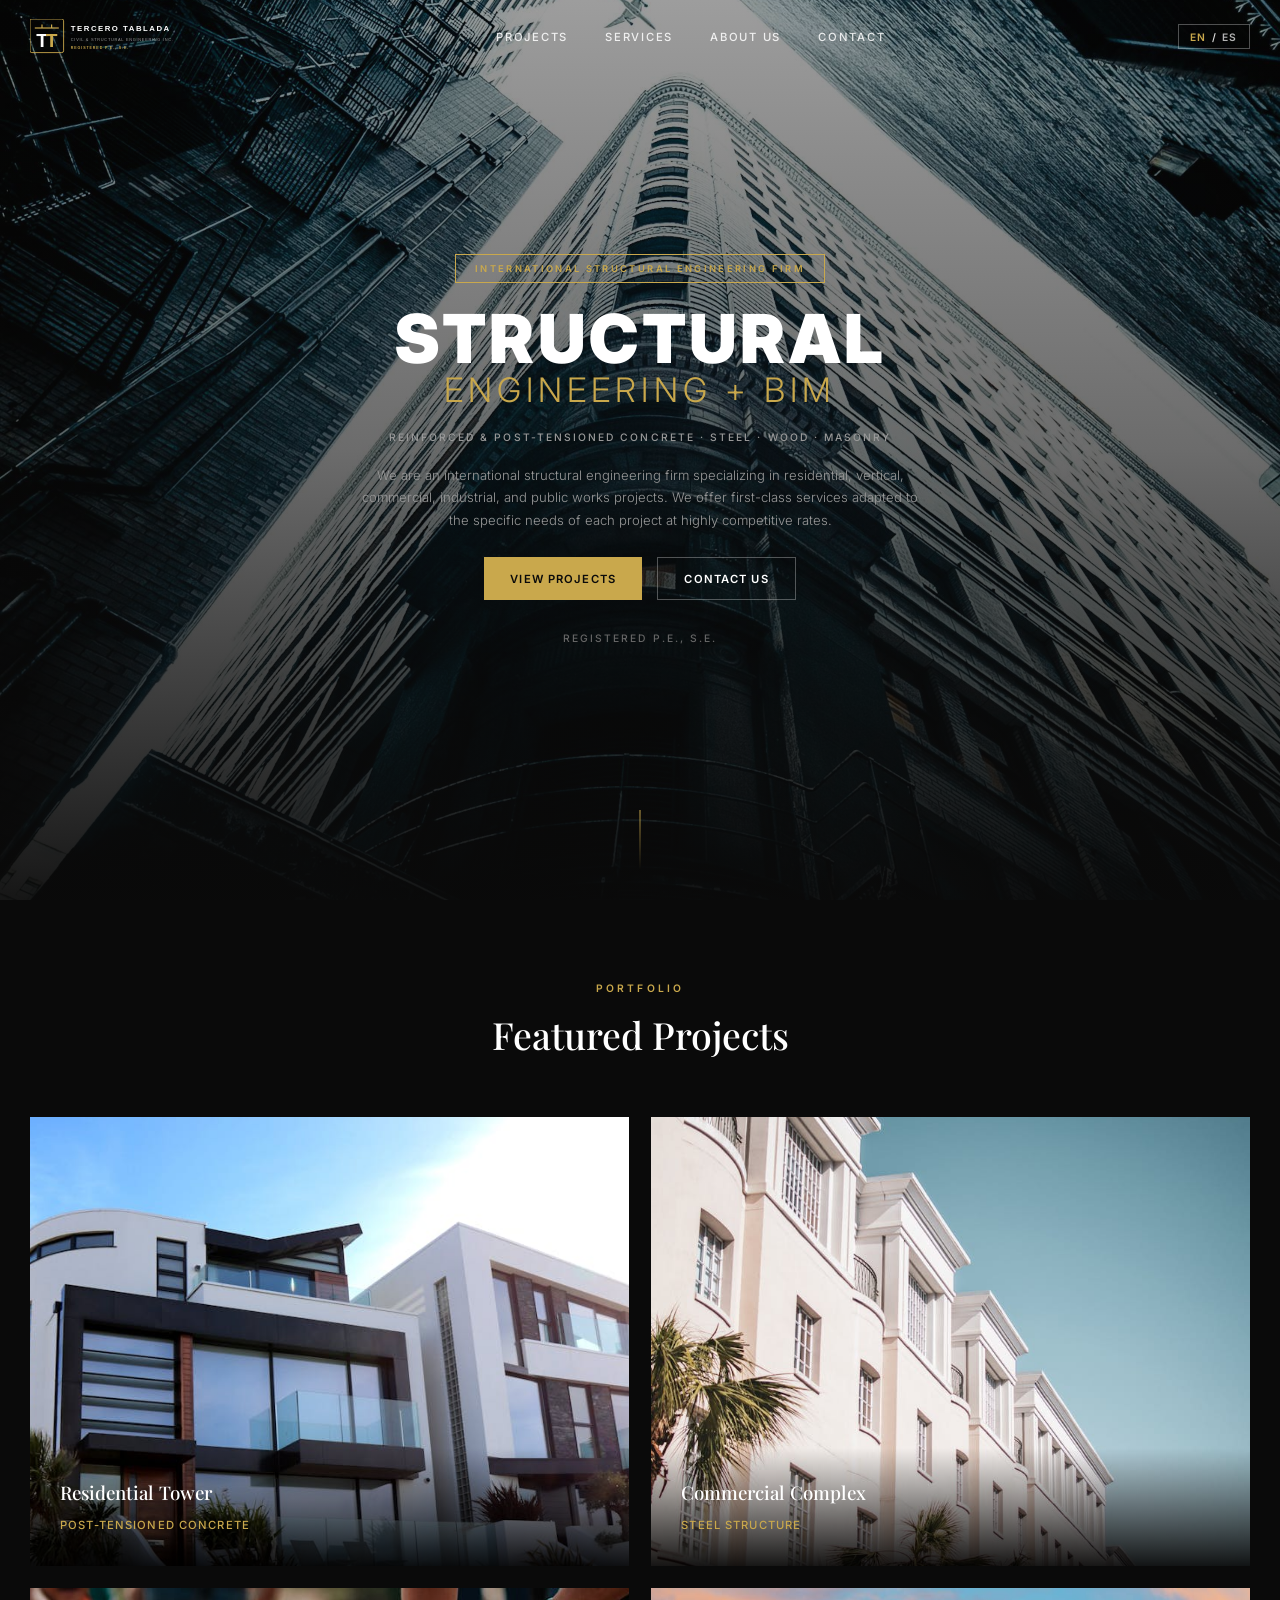
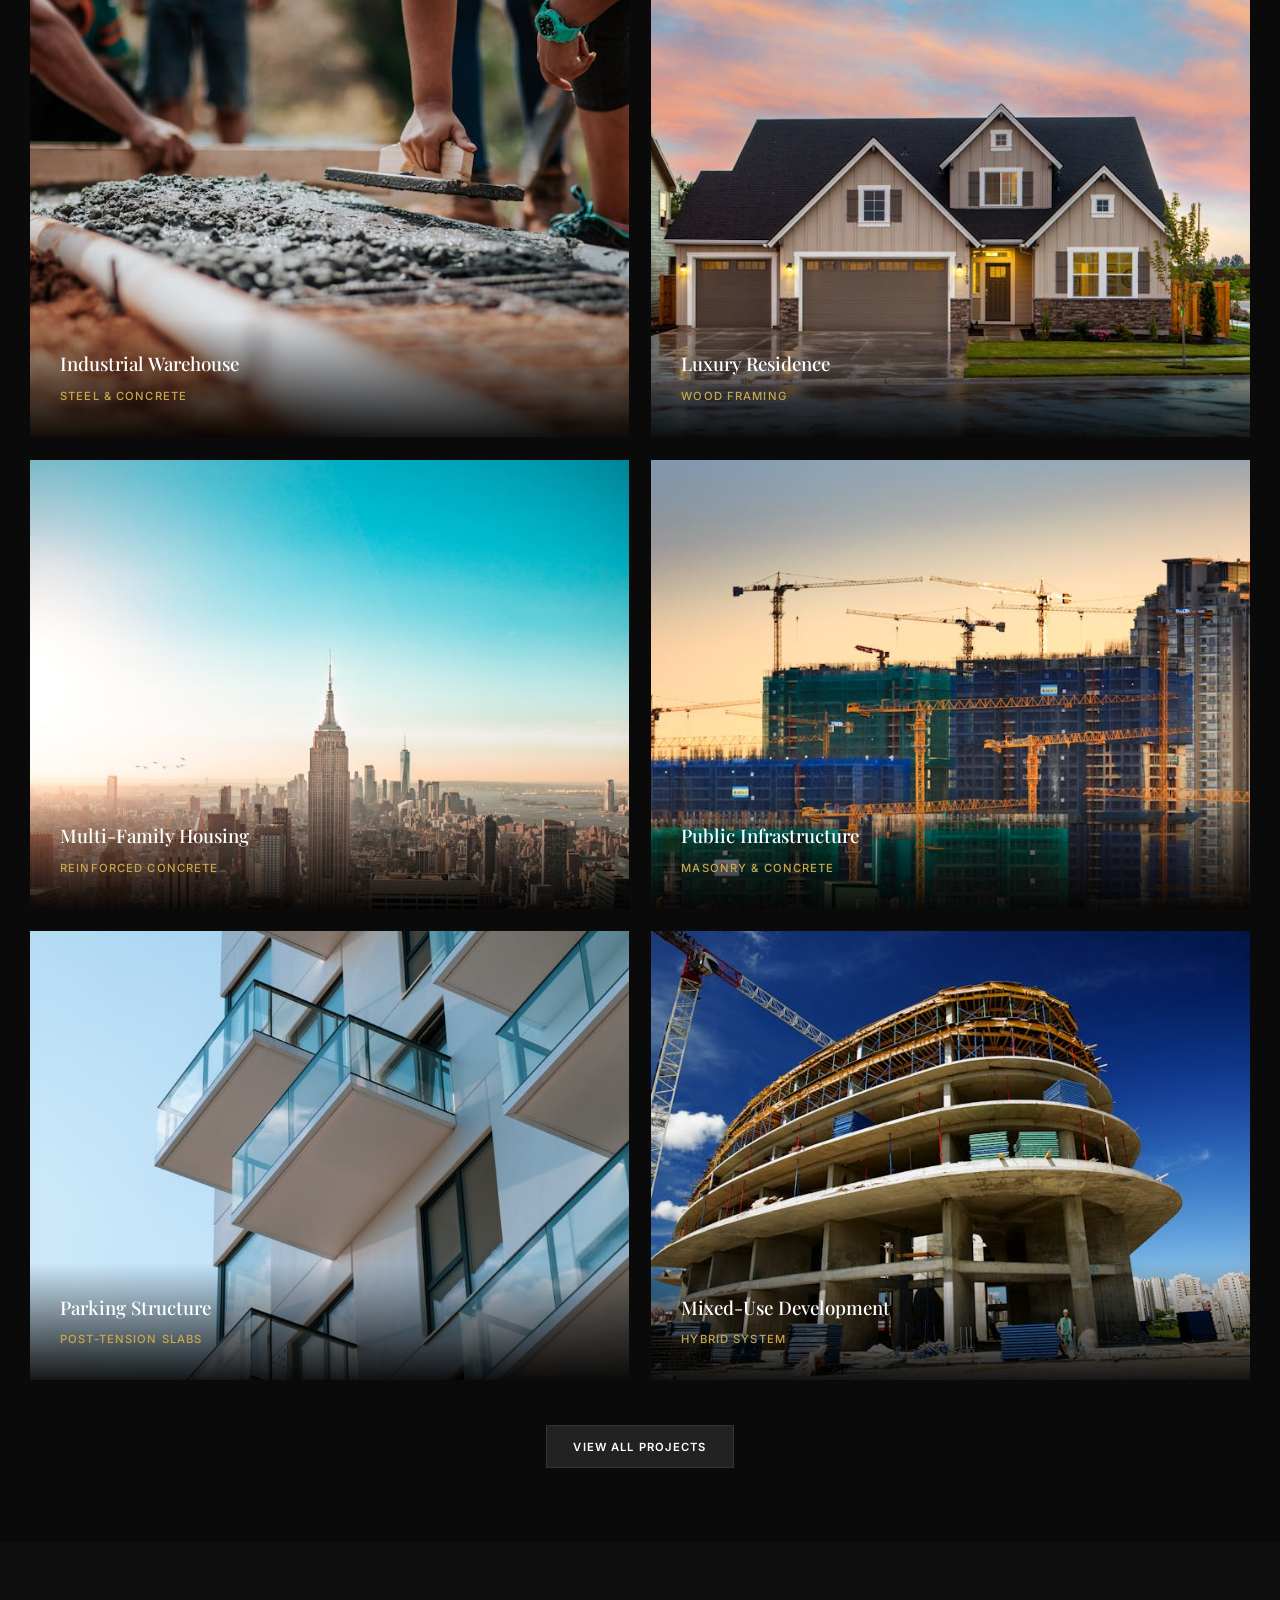
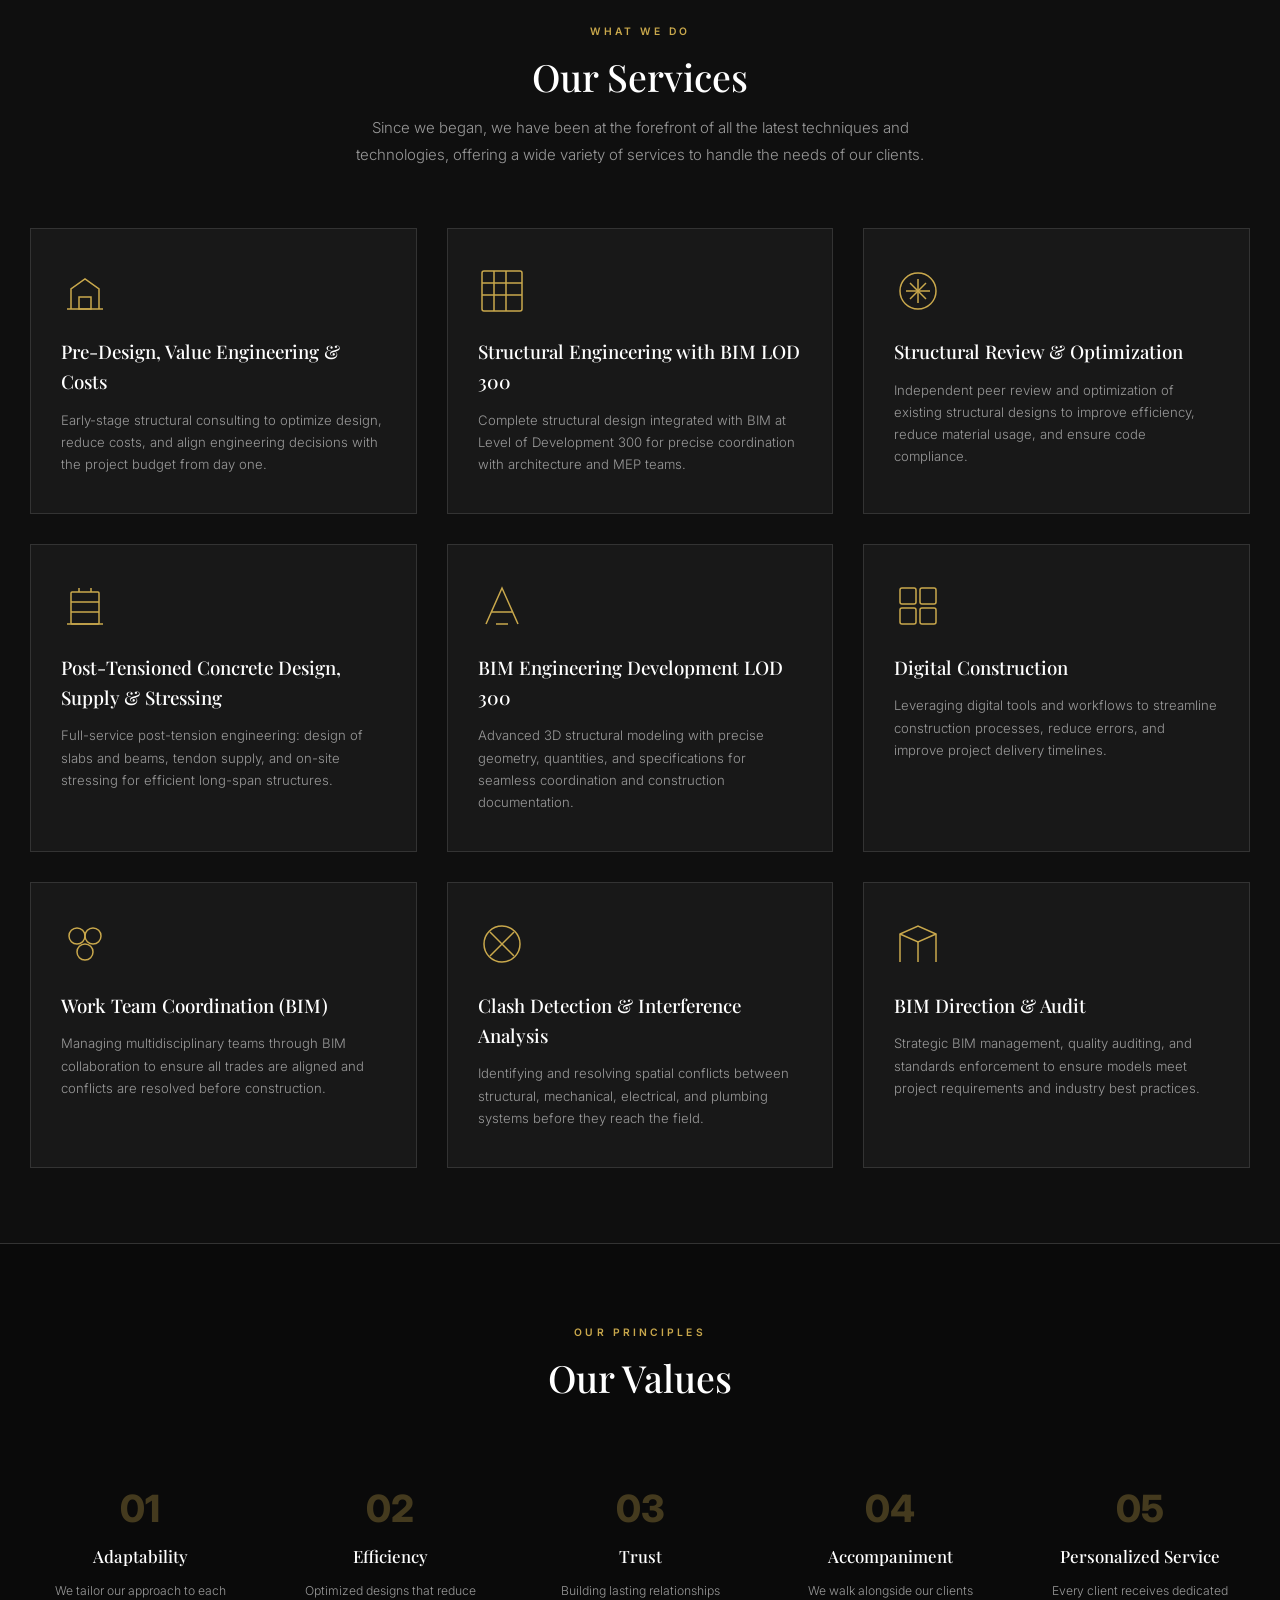
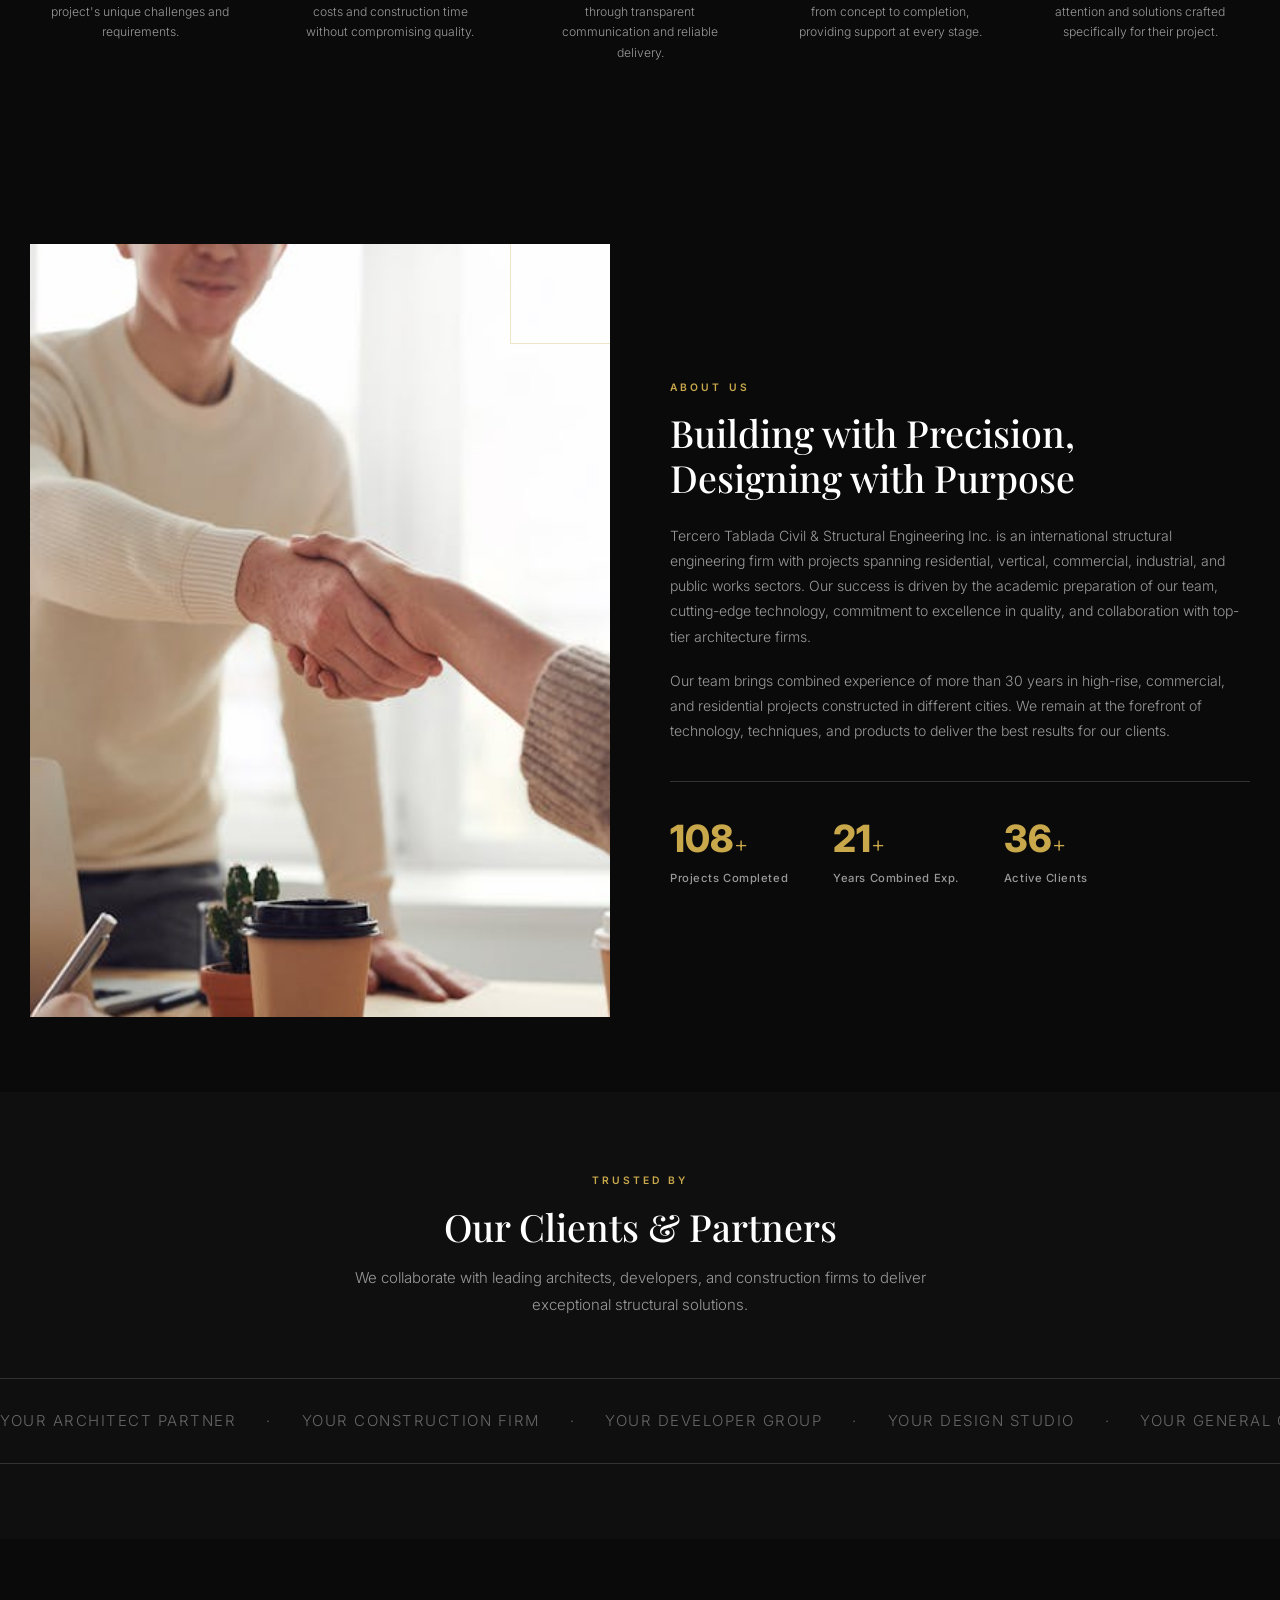
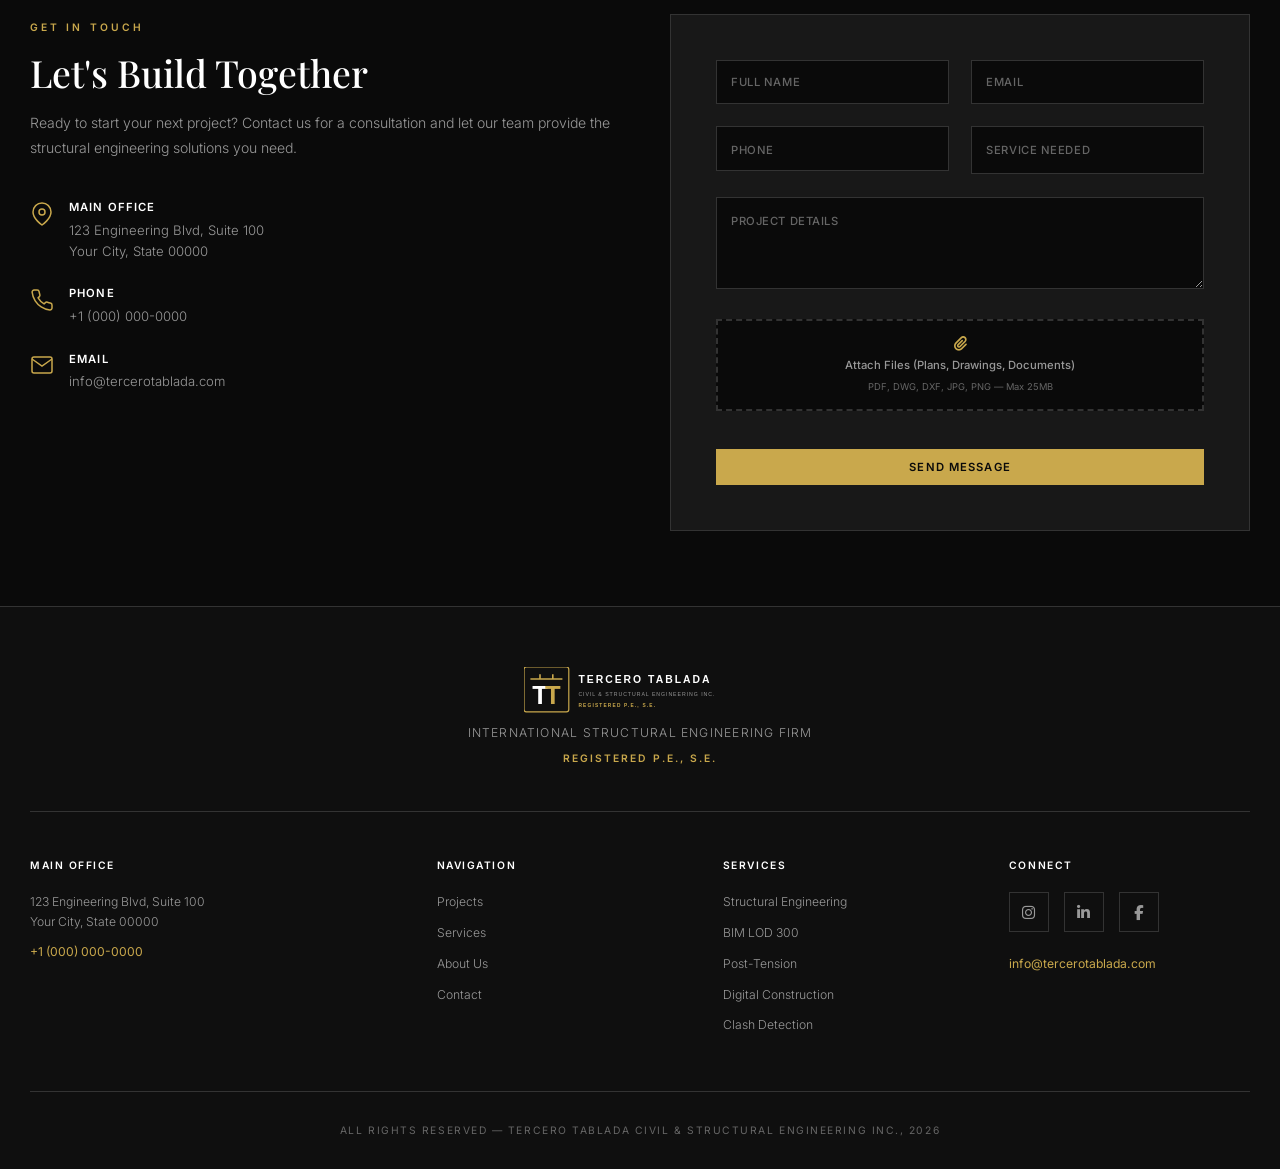
==== commit 5f7e9ab9: "Fix footer copyright to full company name Changed from "TERCERO TABLADA" to "TERCERO TABLADA CIVIL &" ====
--- a/index.html
+++ b/index.html
@@ -474,7 +474,7 @@
         </div>
       </div>
       <div class="footer__bottom">
-        <p data-en="ALL RIGHTS RESERVED &mdash; TERCERO TABLADA, 2026" data-es="TODOS LOS DERECHOS RESERVADOS &mdash; TERCERO TABLADA, 2026">ALL RIGHTS RESERVED &mdash; TERCERO TABLADA, 2026</p>
+        <p data-en="ALL RIGHTS RESERVED &mdash; TERCERO TABLADA CIVIL &amp; STRUCTURAL ENGINEERING INC., 2026" data-es="TODOS LOS DERECHOS RESERVADOS &mdash; TERCERO TABLADA CIVIL &amp; STRUCTURAL ENGINEERING INC., 2026">ALL RIGHTS RESERVED &mdash; TERCERO TABLADA CIVIL &amp; STRUCTURAL ENGINEERING INC., 2026</p>
       </div>
     </div>
   </footer>
--- a/assets/css/styles.css
+++ b/assets/css/styles.css
@@ -157,7 +157,7 @@
 .footer__logo-img {
   height: 48px;
   width: auto;
-  margin-bottom: 0.5rem;
+  margin: 0 auto 0.5rem;
 }
 
 .logo-text {
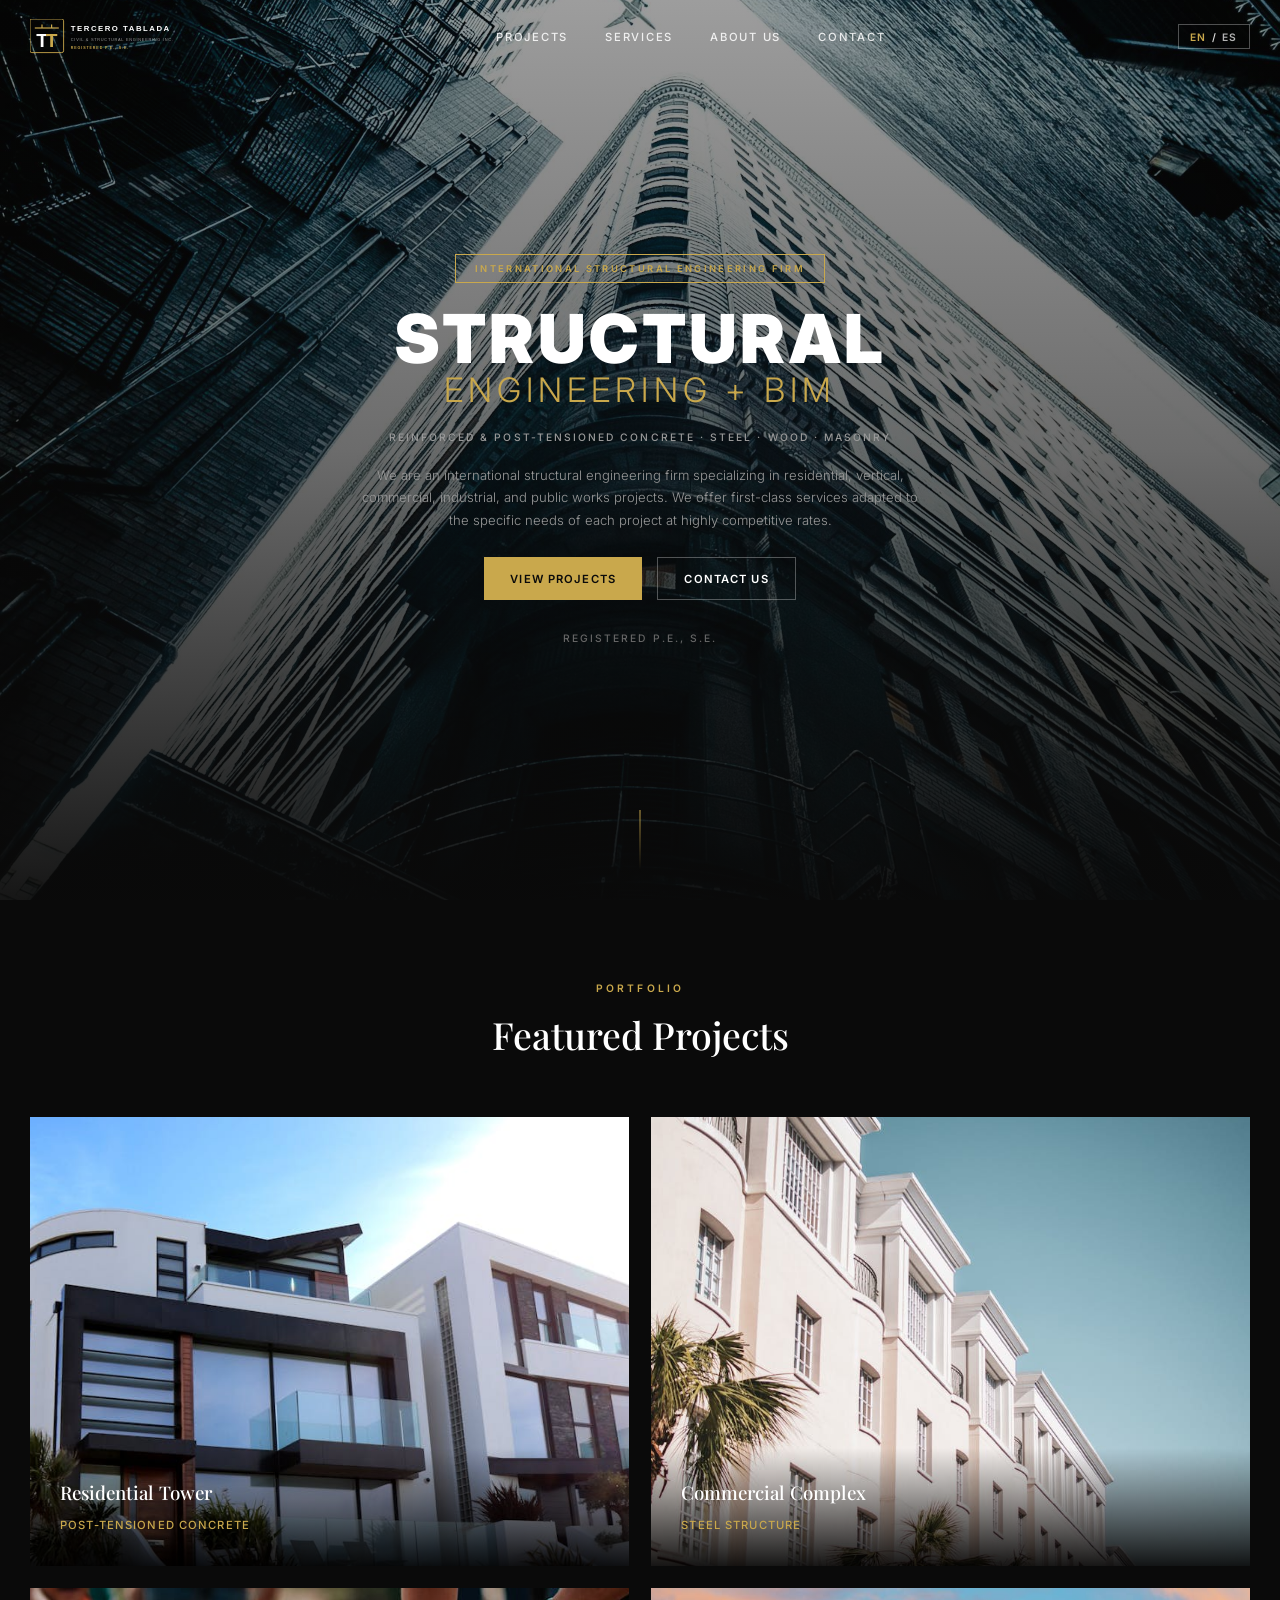
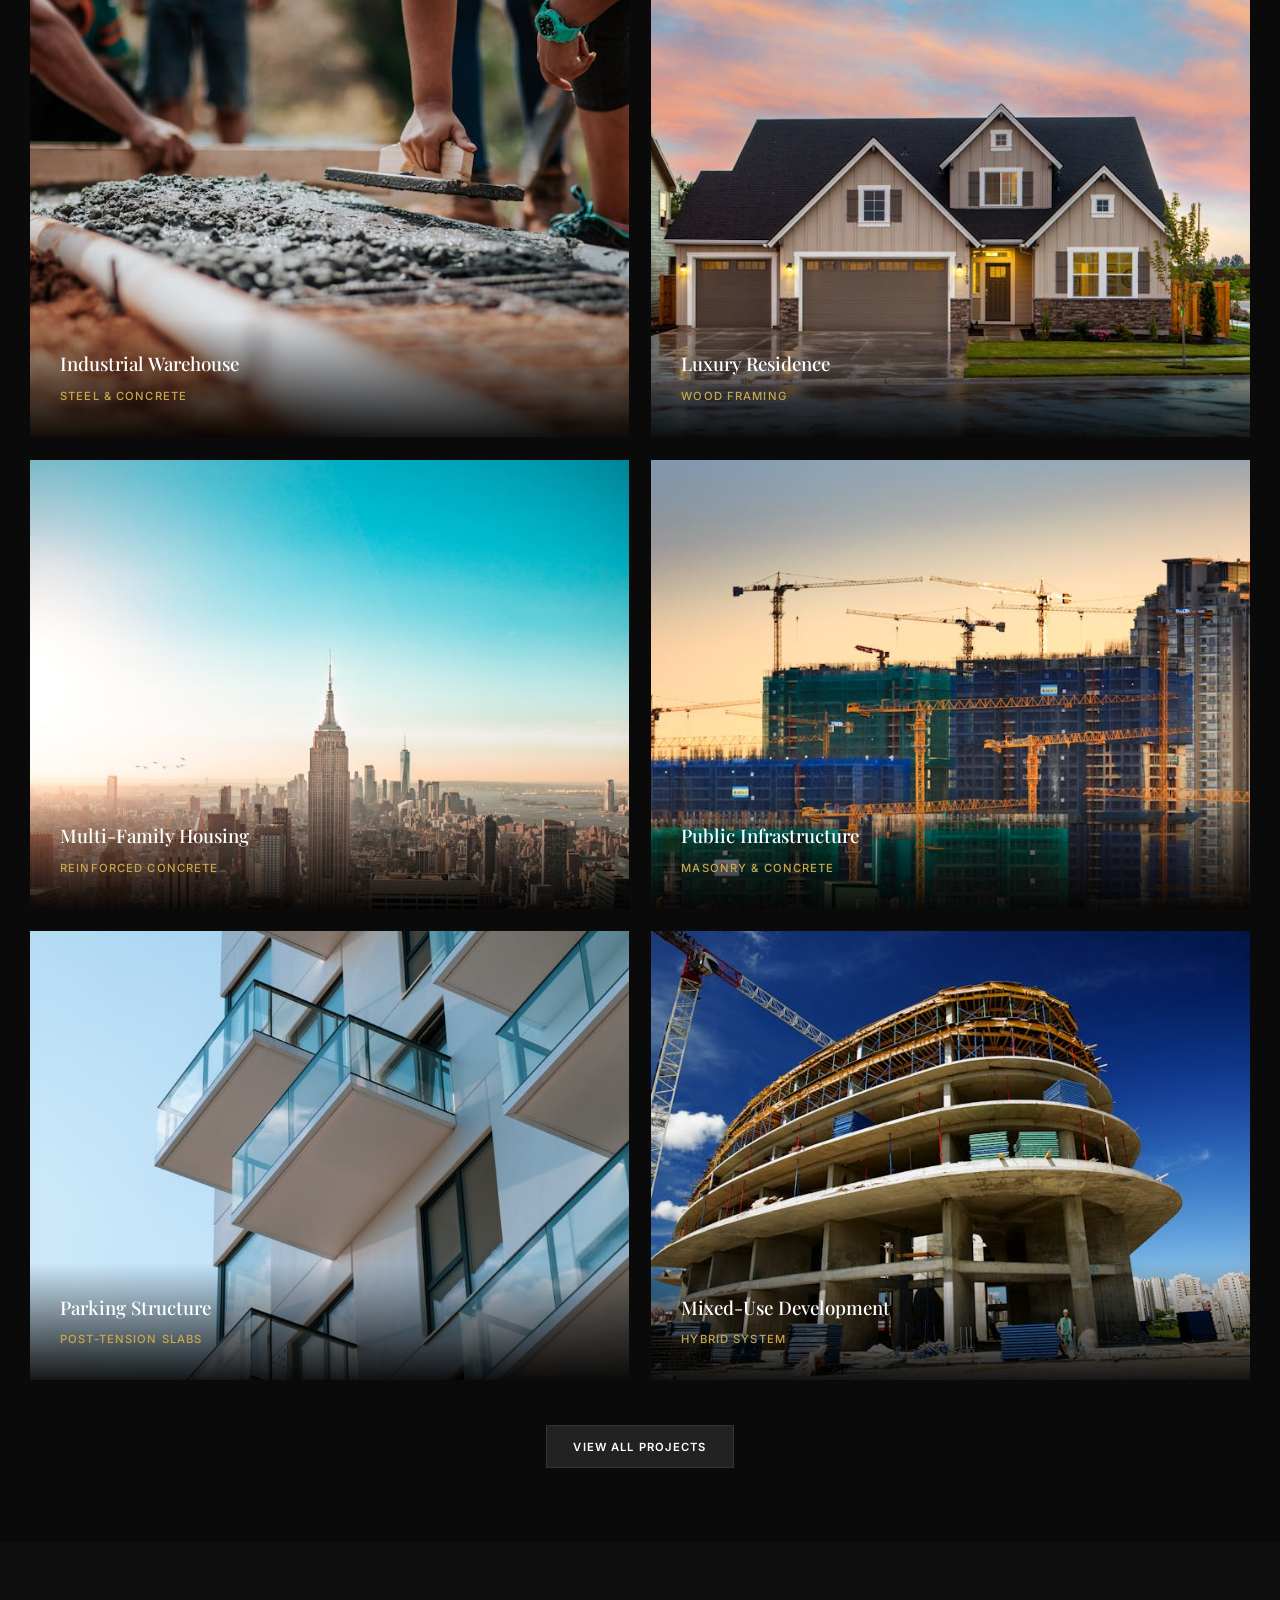
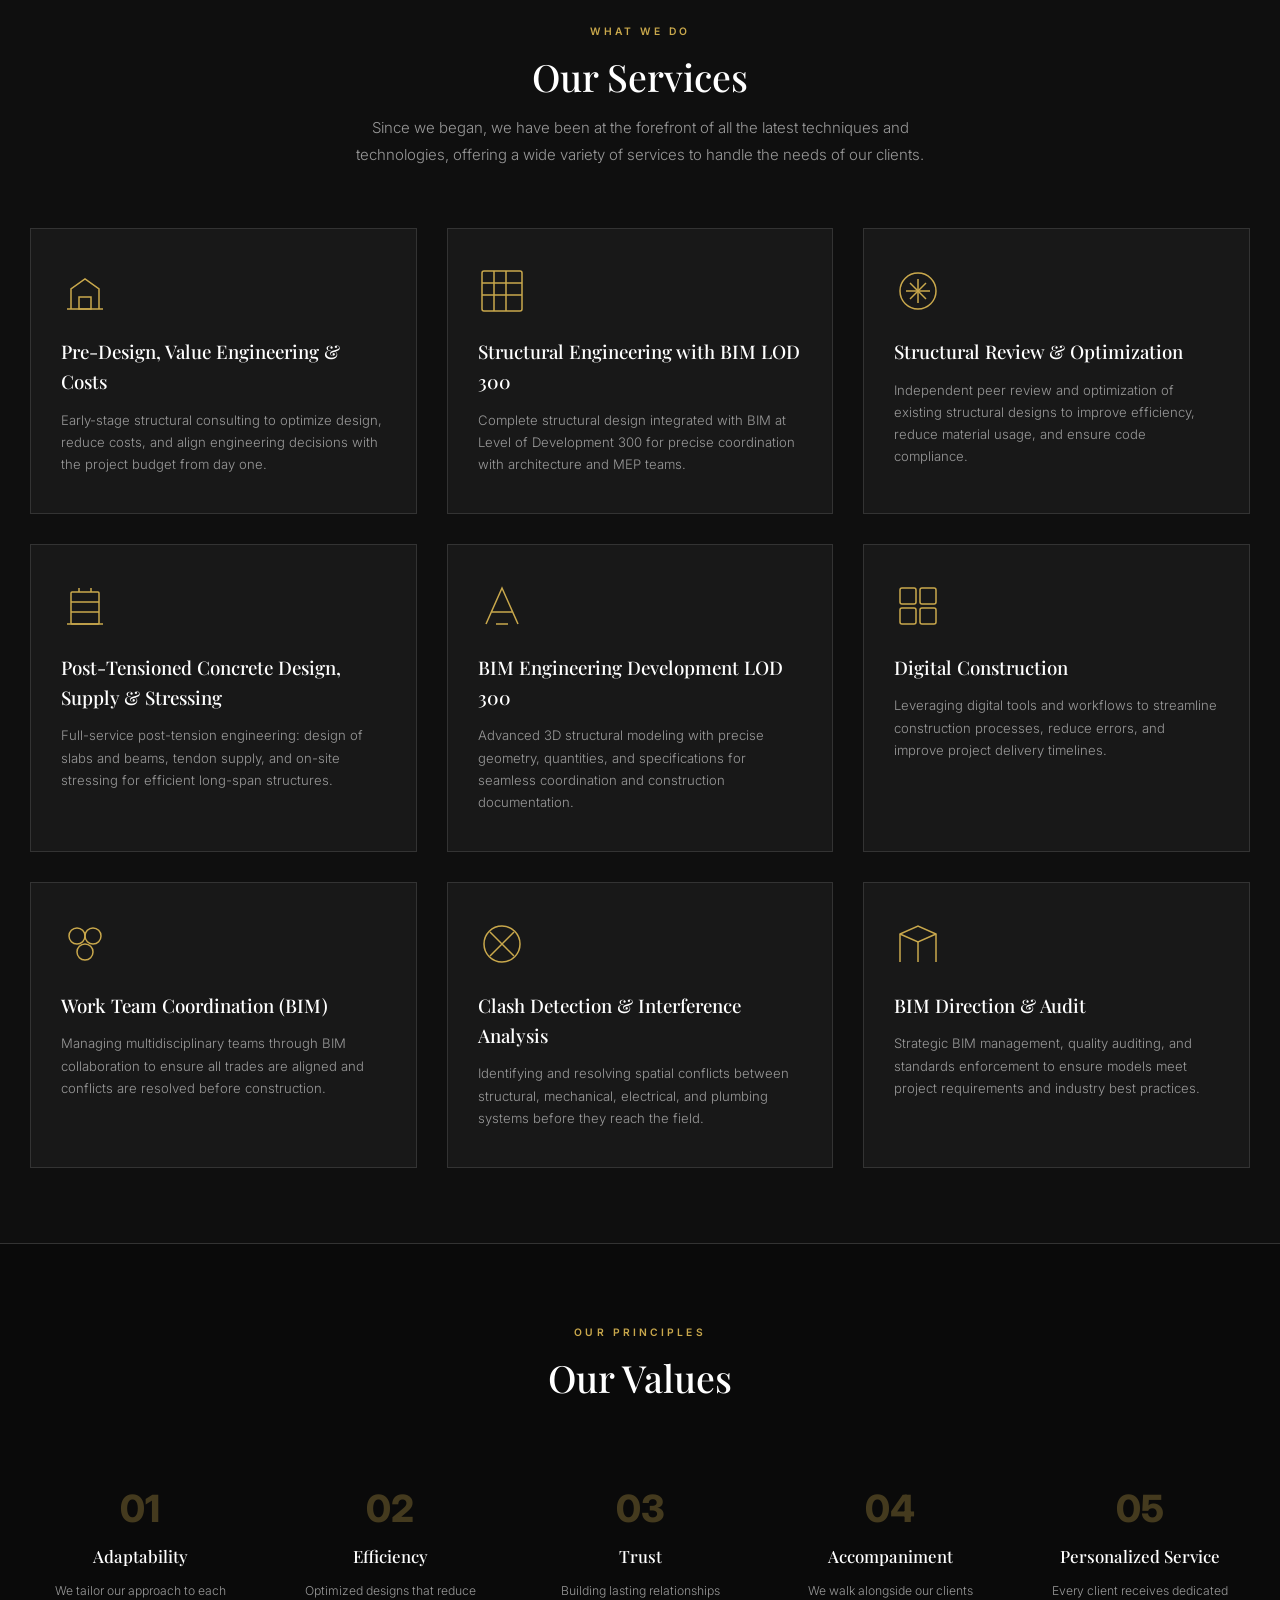
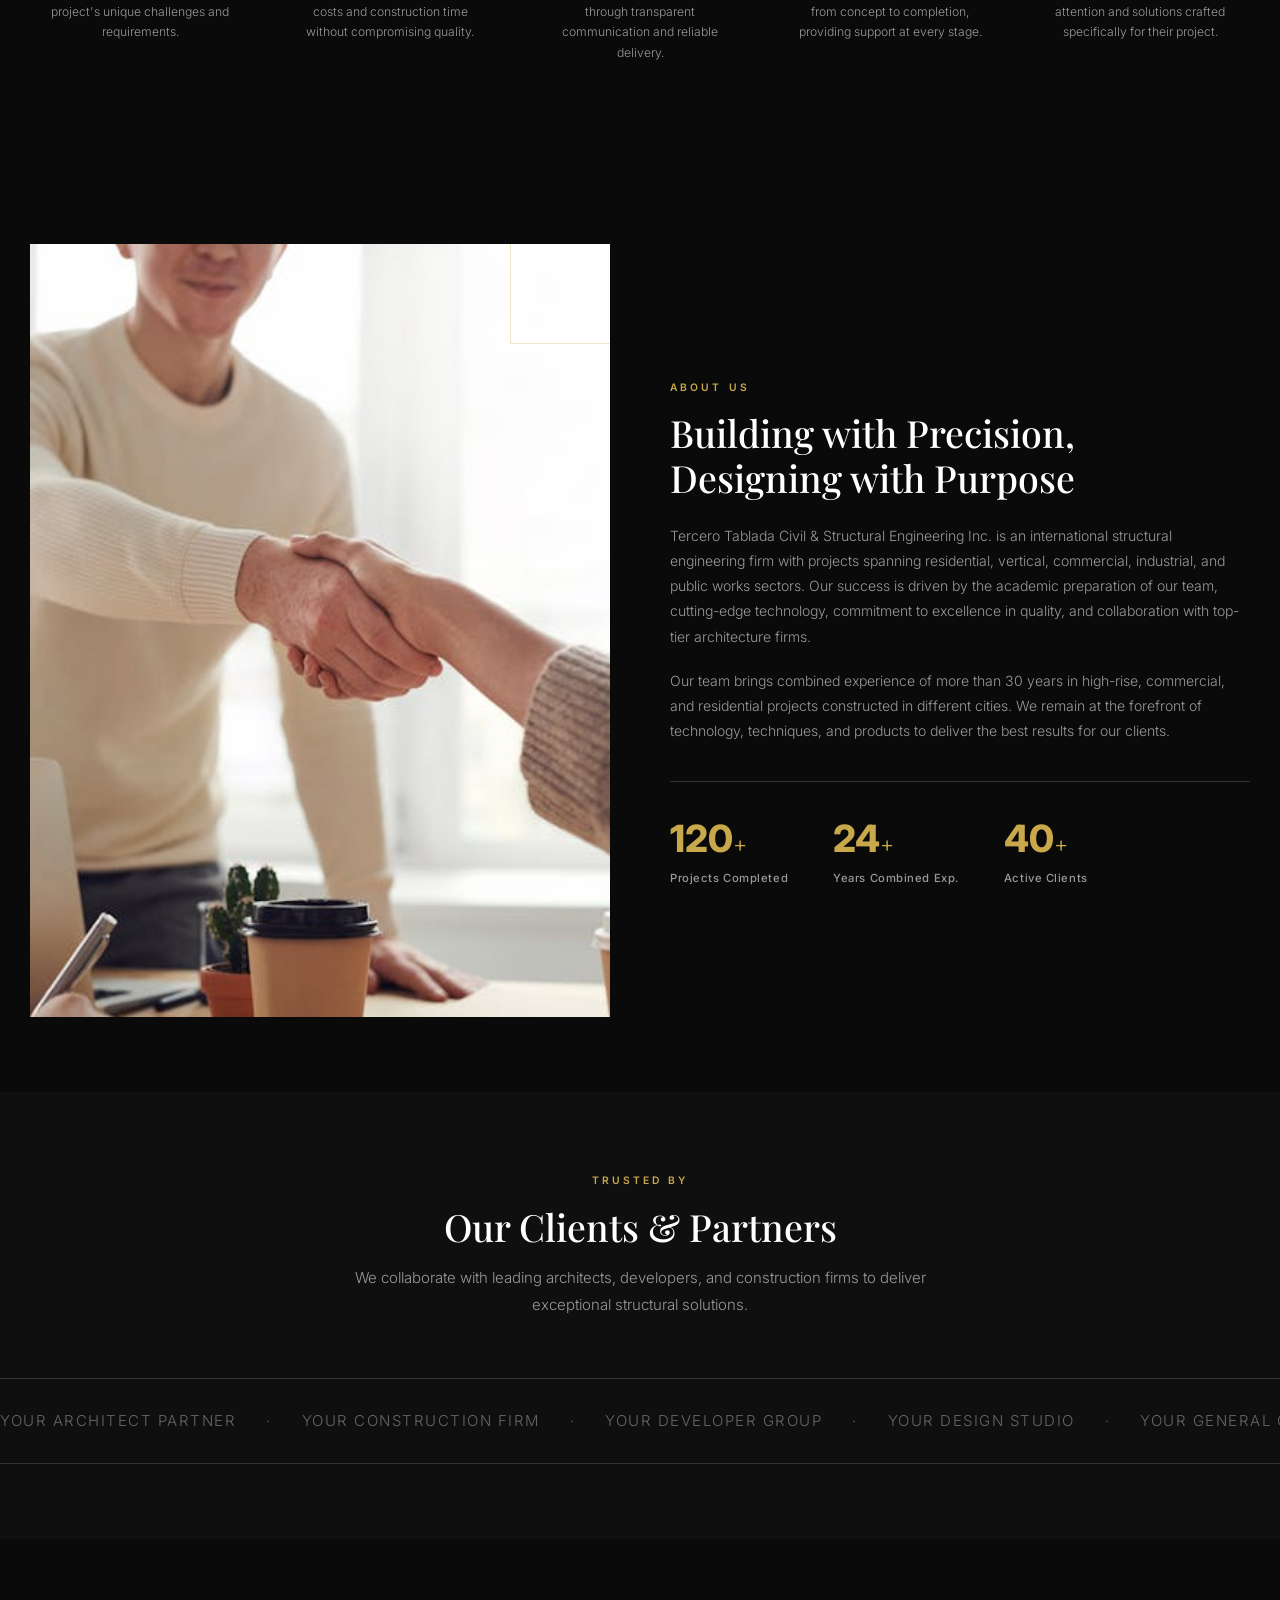
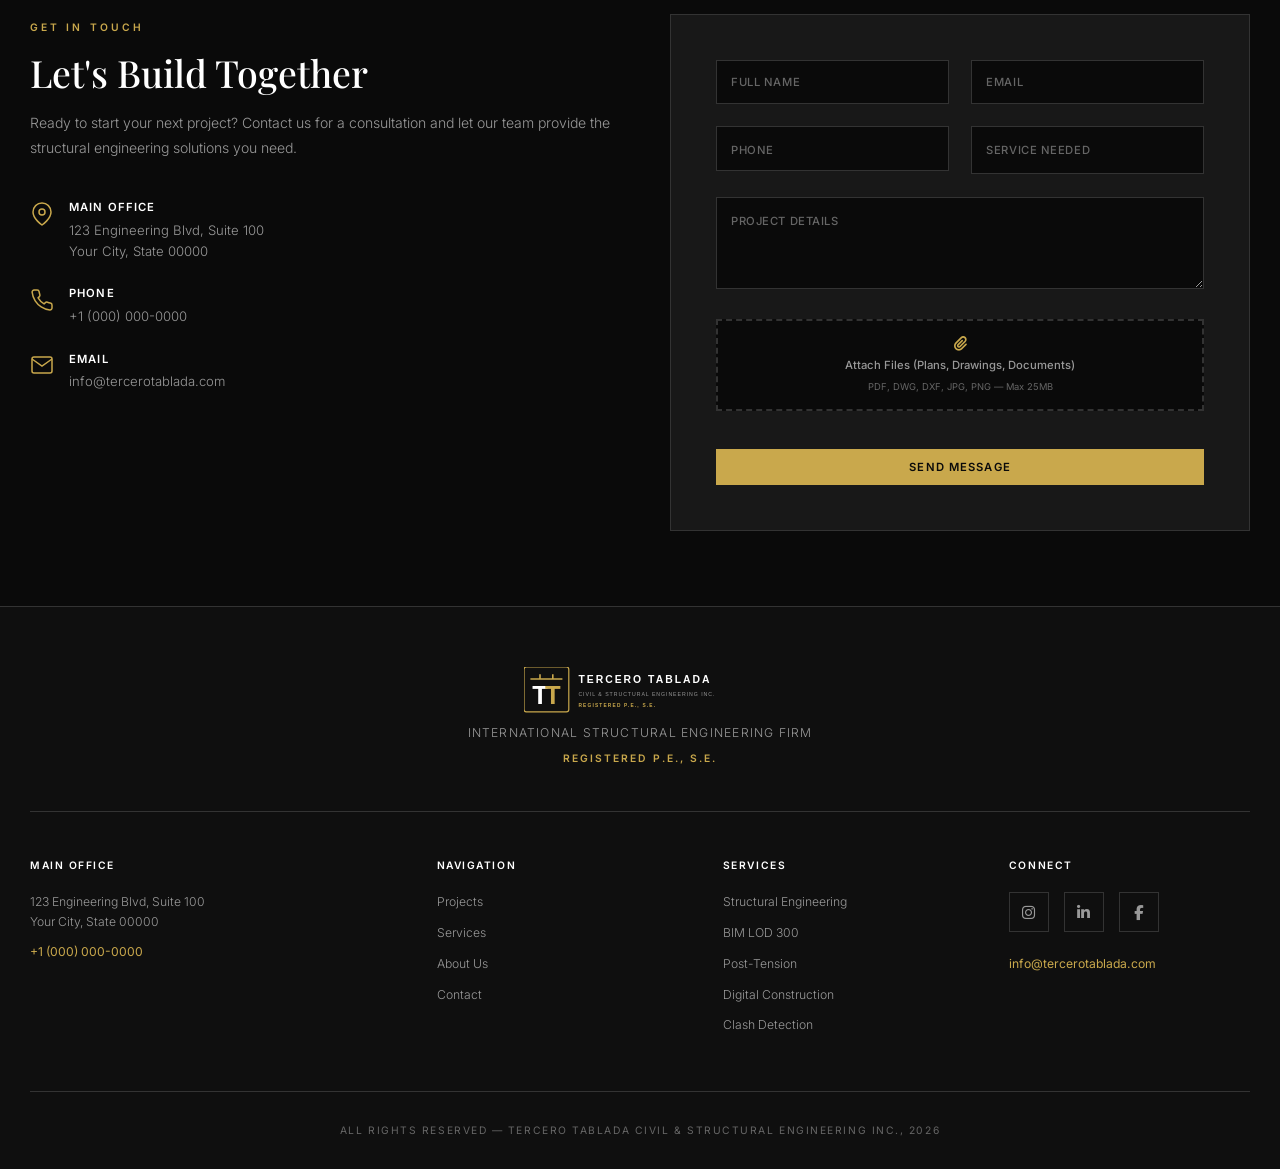
==== commit 4b6dc5b3: "QA fixes: favicon, OG tags, translations, mobile, JS bugs - Add favicon.svg to all 5 pages - Add Ope" ====
--- a/index.html
+++ b/index.html
@@ -5,6 +5,12 @@
   <meta name="viewport" content="width=device-width, initial-scale=1.0">
   <title>Tercero Tablada | Civil & Structural Engineering</title>
   <meta name="description" content="Tercero Tablada Civil & Structural Engineering Inc. International structural engineering firm. Registered P.E., S.E. Residential, commercial, industrial, and public works.">
+  <link rel="icon" type="image/svg+xml" href="favicon.svg">
+  <meta property="og:title" content="Tercero Tablada | Civil & Structural Engineering">
+  <meta property="og:description" content="International structural engineering firm. Registered P.E., S.E. Residential, commercial, industrial, and public works.">
+  <meta property="og:image" content="assets/img/hero-bg.jpg">
+  <meta property="og:type" content="website">
+  <meta name="twitter:card" content="summary_large_image">
   <link rel="stylesheet" href="assets/css/styles.css">
   <link rel="preconnect" href="https://fonts.googleapis.com">
   <link rel="preconnect" href="https://fonts.gstatic.com" crossorigin>
@@ -393,7 +399,7 @@
             </div>
             <div class="form__group">
               <input type="email" id="email" required placeholder=" ">
-              <label for="email">Email</label>
+              <label for="email" data-en="Email" data-es="Correo Electronico">Email</label>
             </div>
             <div class="form__group">
               <input type="tel" id="phone" placeholder=" ">
--- a/assets/css/styles.css
+++ b/assets/css/styles.css
@@ -255,8 +255,8 @@
 .hamburger span {
   display: block;
   width: 24px;
-  height: 1.5px;
-  background: var(--color-text);
+  height: 2px;
+  background: #ffffff;
   transition: all 0.4s var(--ease-out);
   transform-origin: center;
 }
@@ -1662,7 +1662,7 @@
 
 @media (max-width: 480px) {
   .container {
-    padding: 0 1.25rem;
+    padding: 0 1rem;
   }
 
   .about__stats {
@@ -1683,4 +1683,51 @@
     width: 100%;
     max-width: 280px;
   }
-}
+
+  .header__inner {
+    padding: 0 1rem;
+  }
+
+  .header__logo-img {
+    height: 28px;
+  }
+
+  .page-hero {
+    padding: 6rem 0 2rem;
+  }
+
+  .page-hero__title {
+    font-size: 1.75rem;
+  }
+
+  .section {
+    padding: 3rem 0;
+  }
+
+  .contact__form-wrap {
+    padding: 1.25rem;
+  }
+
+  .projects-filter {
+    gap: 0.35rem;
+  }
+
+  .filter-btn {
+    padding: 0.4rem 0.75rem;
+    font-size: 0.625rem;
+  }
+
+  .footer__bottom p {
+    font-size: 0.5625rem;
+    letter-spacing: 0.05em;
+  }
+
+  .stats-grid {
+    grid-template-columns: 1fr 1fr;
+    gap: 1.5rem;
+  }
+
+  .marquee__track span {
+    font-size: 0.8125rem;
+  }
+}
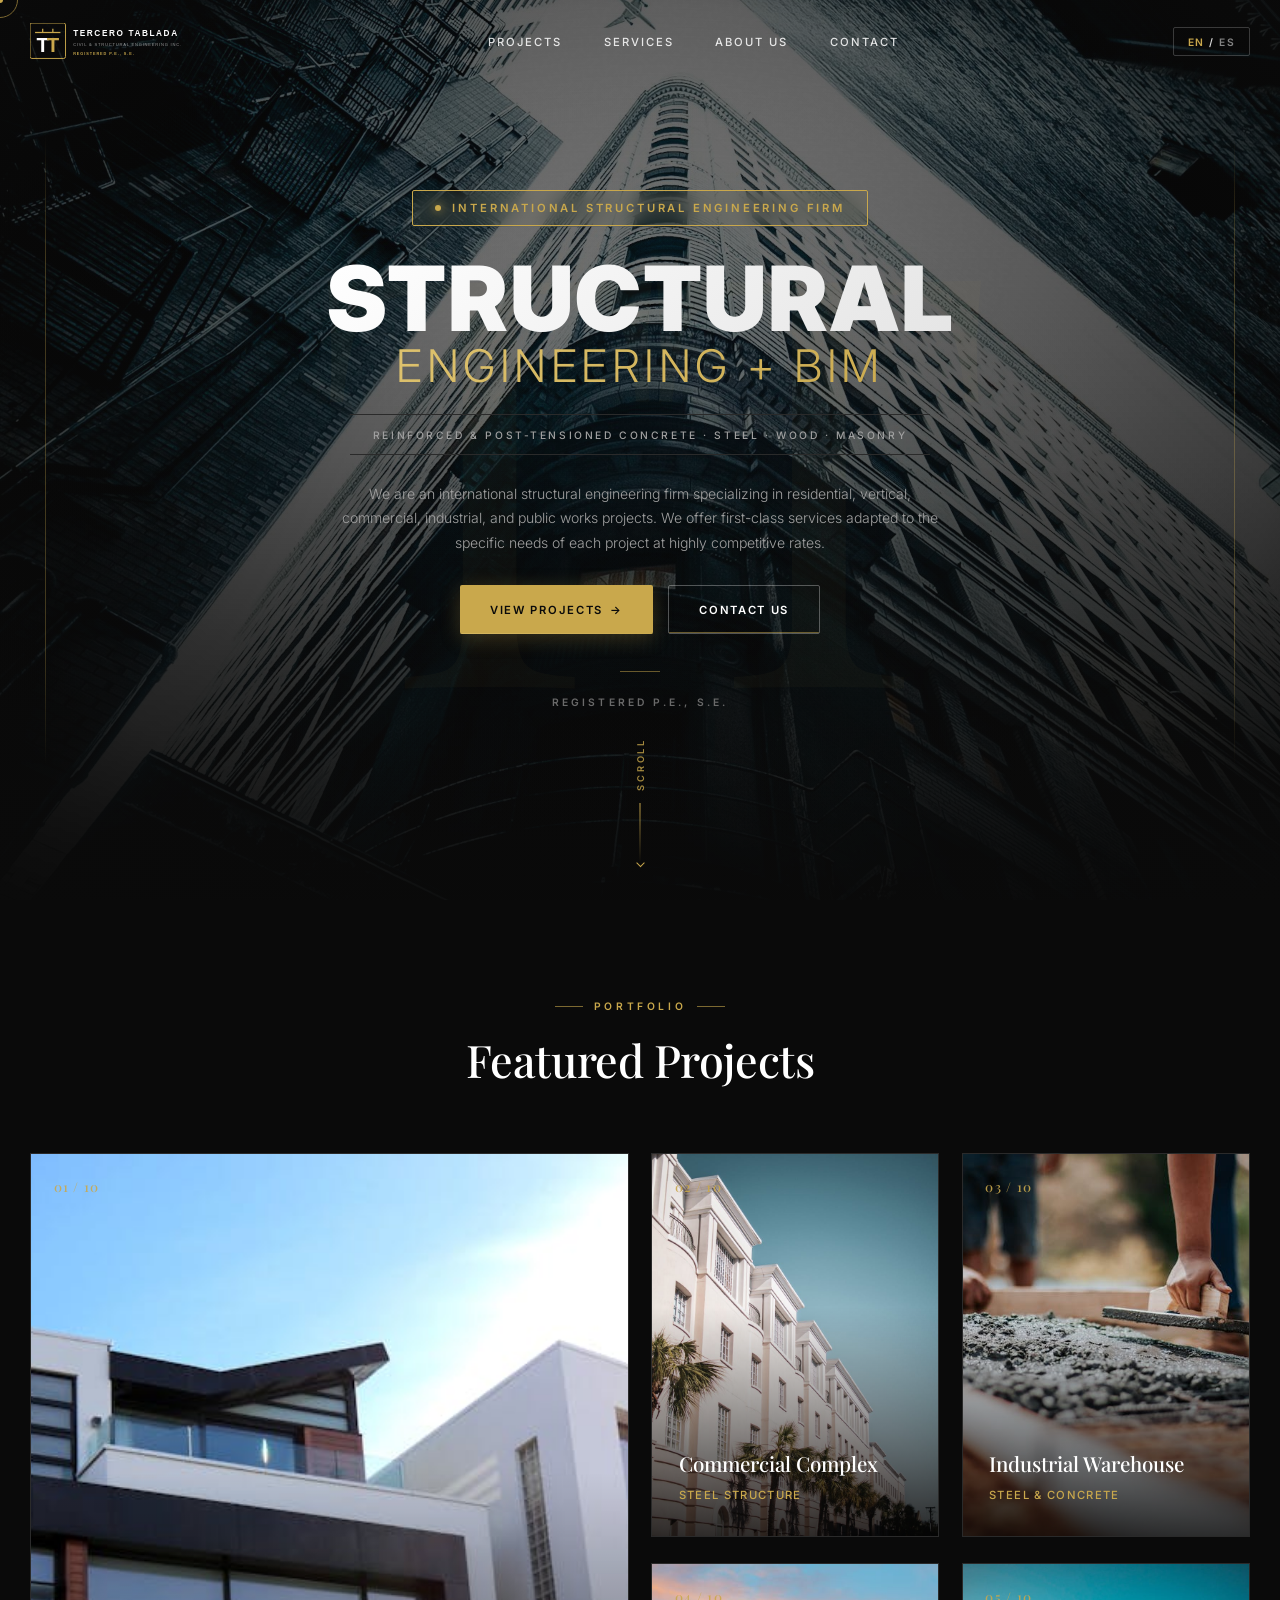
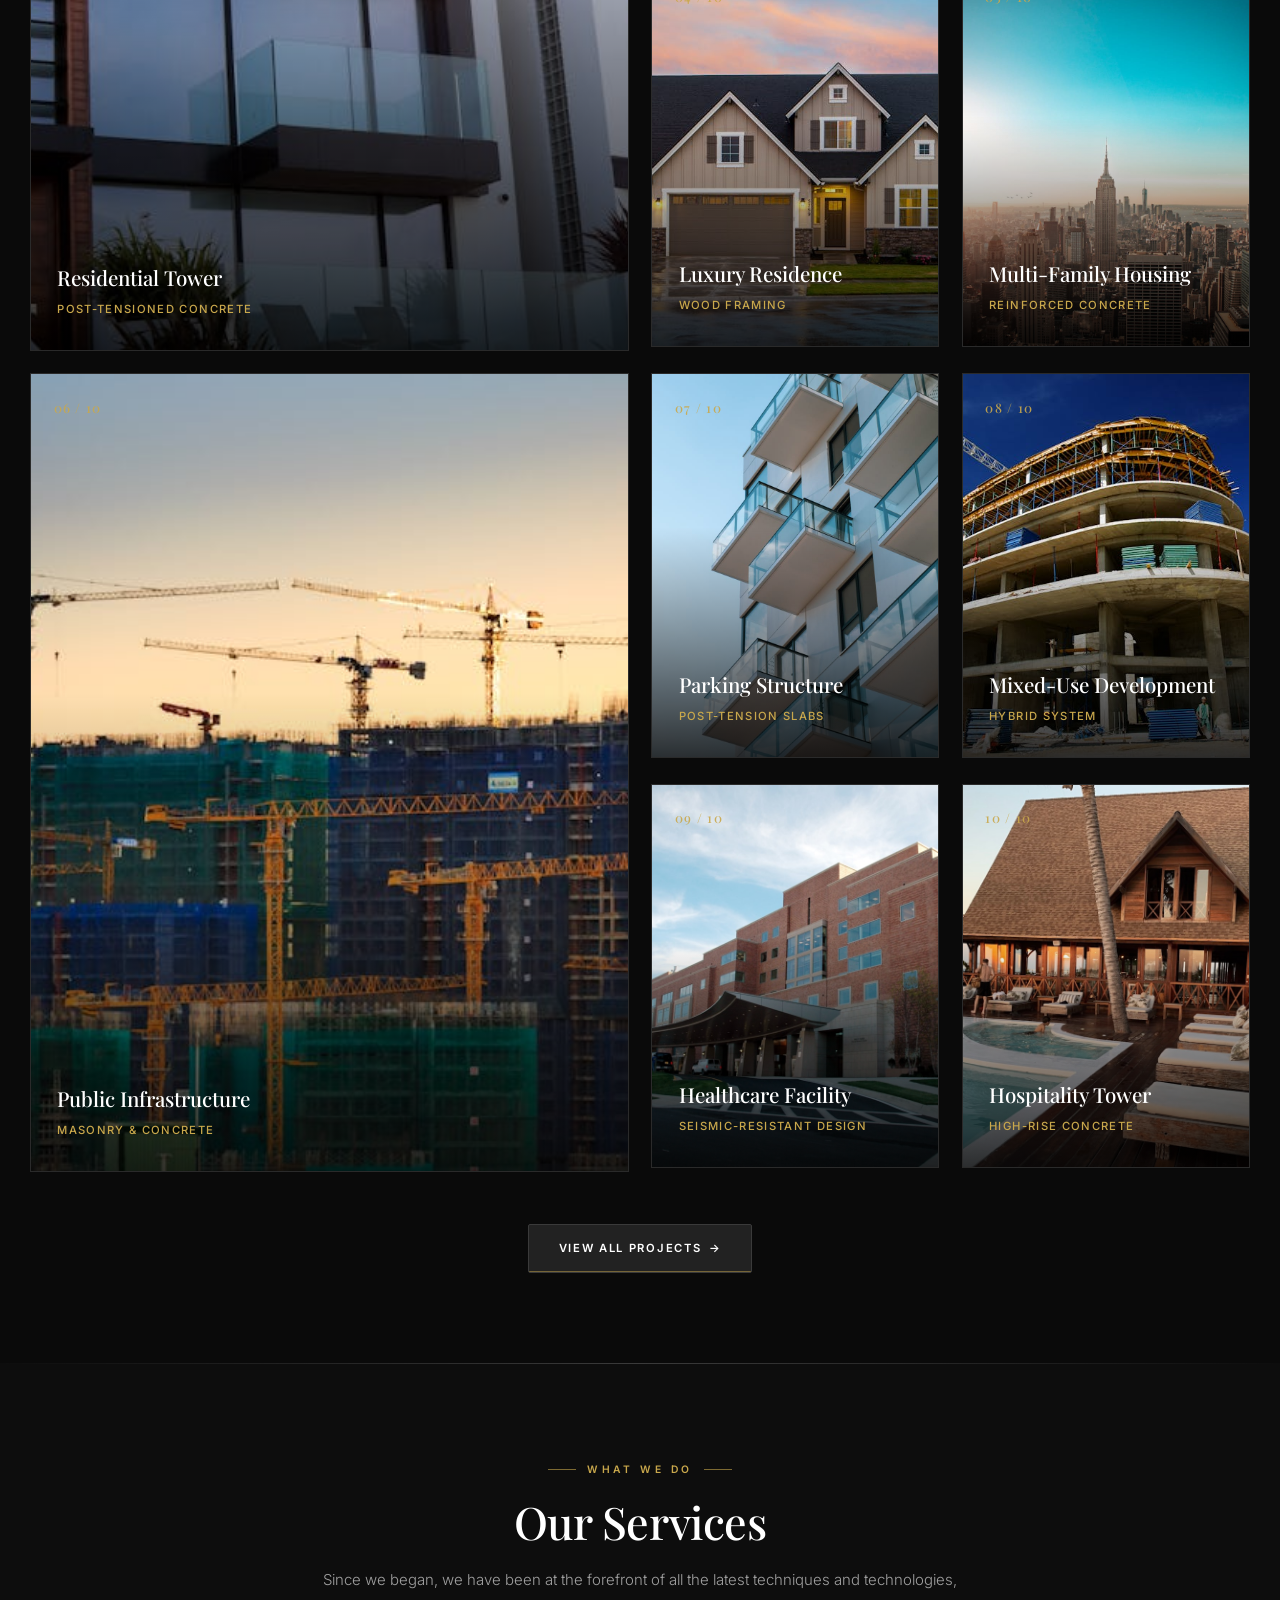
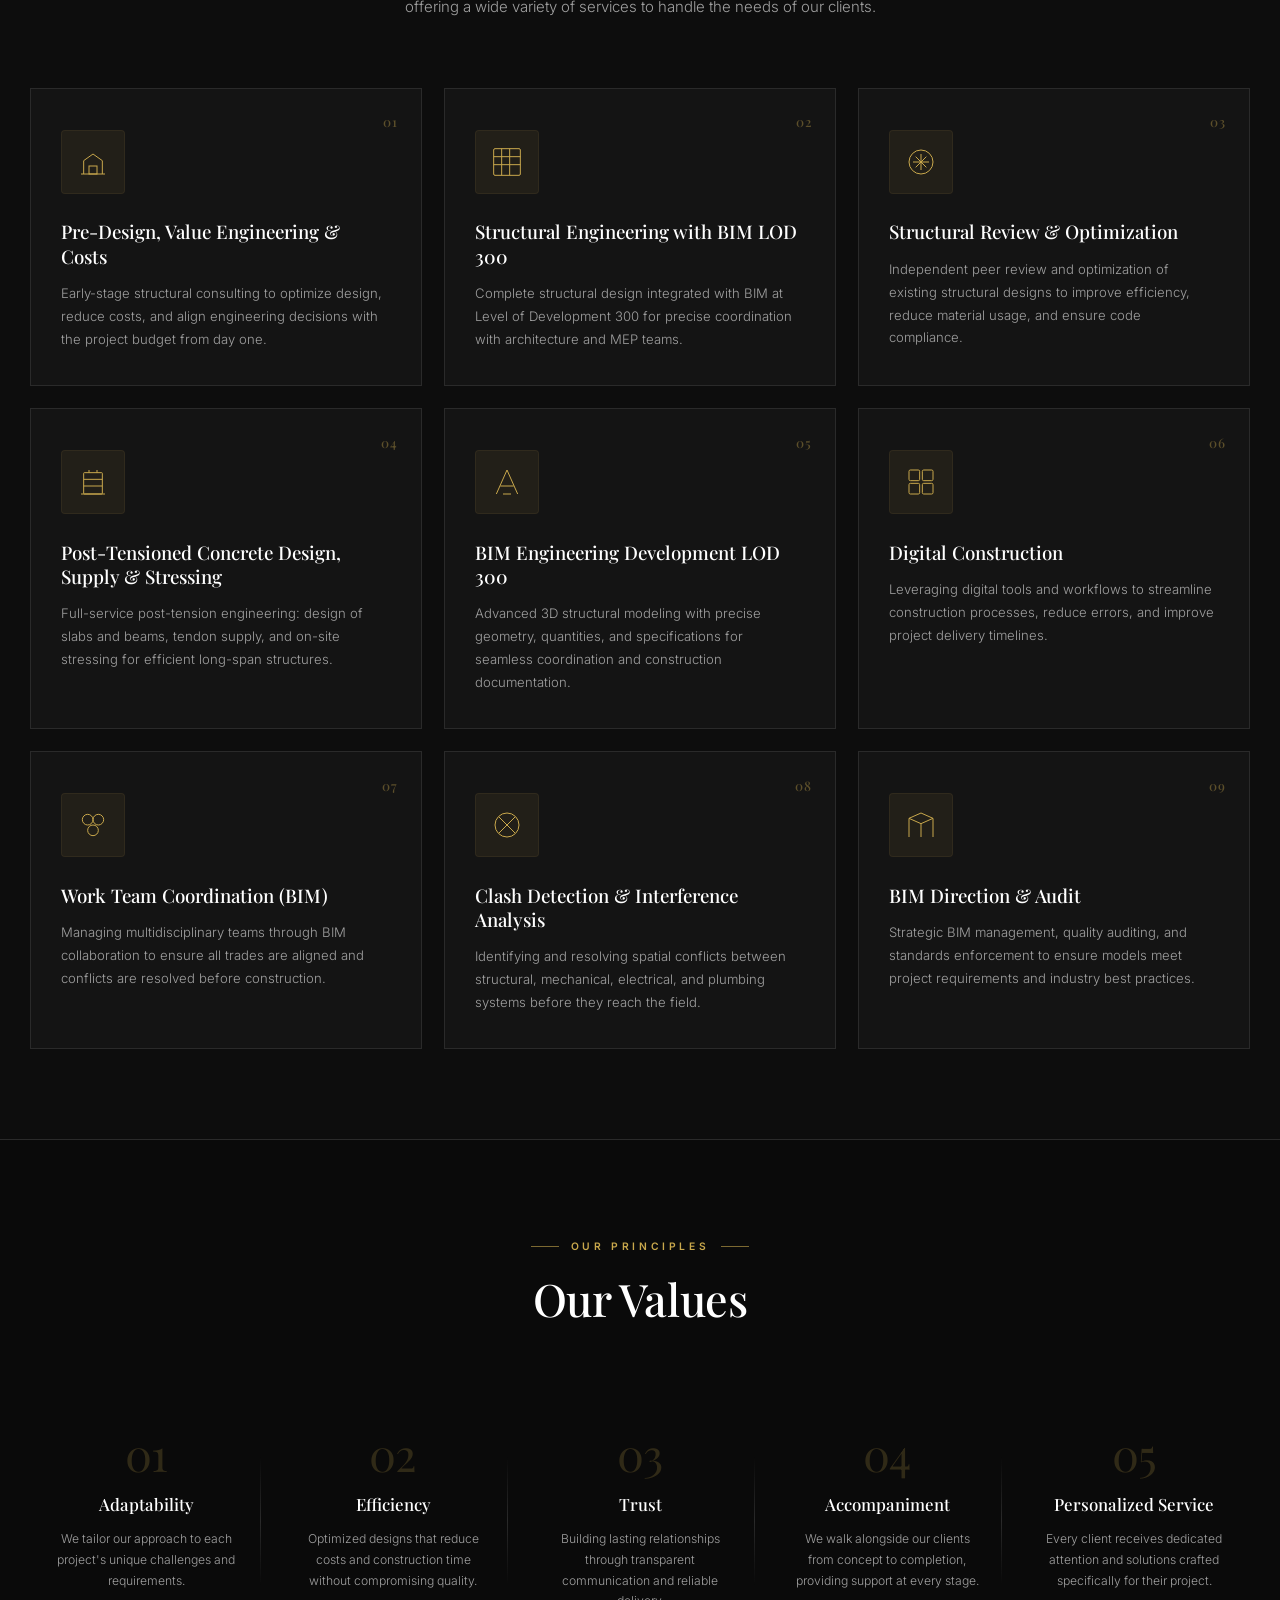
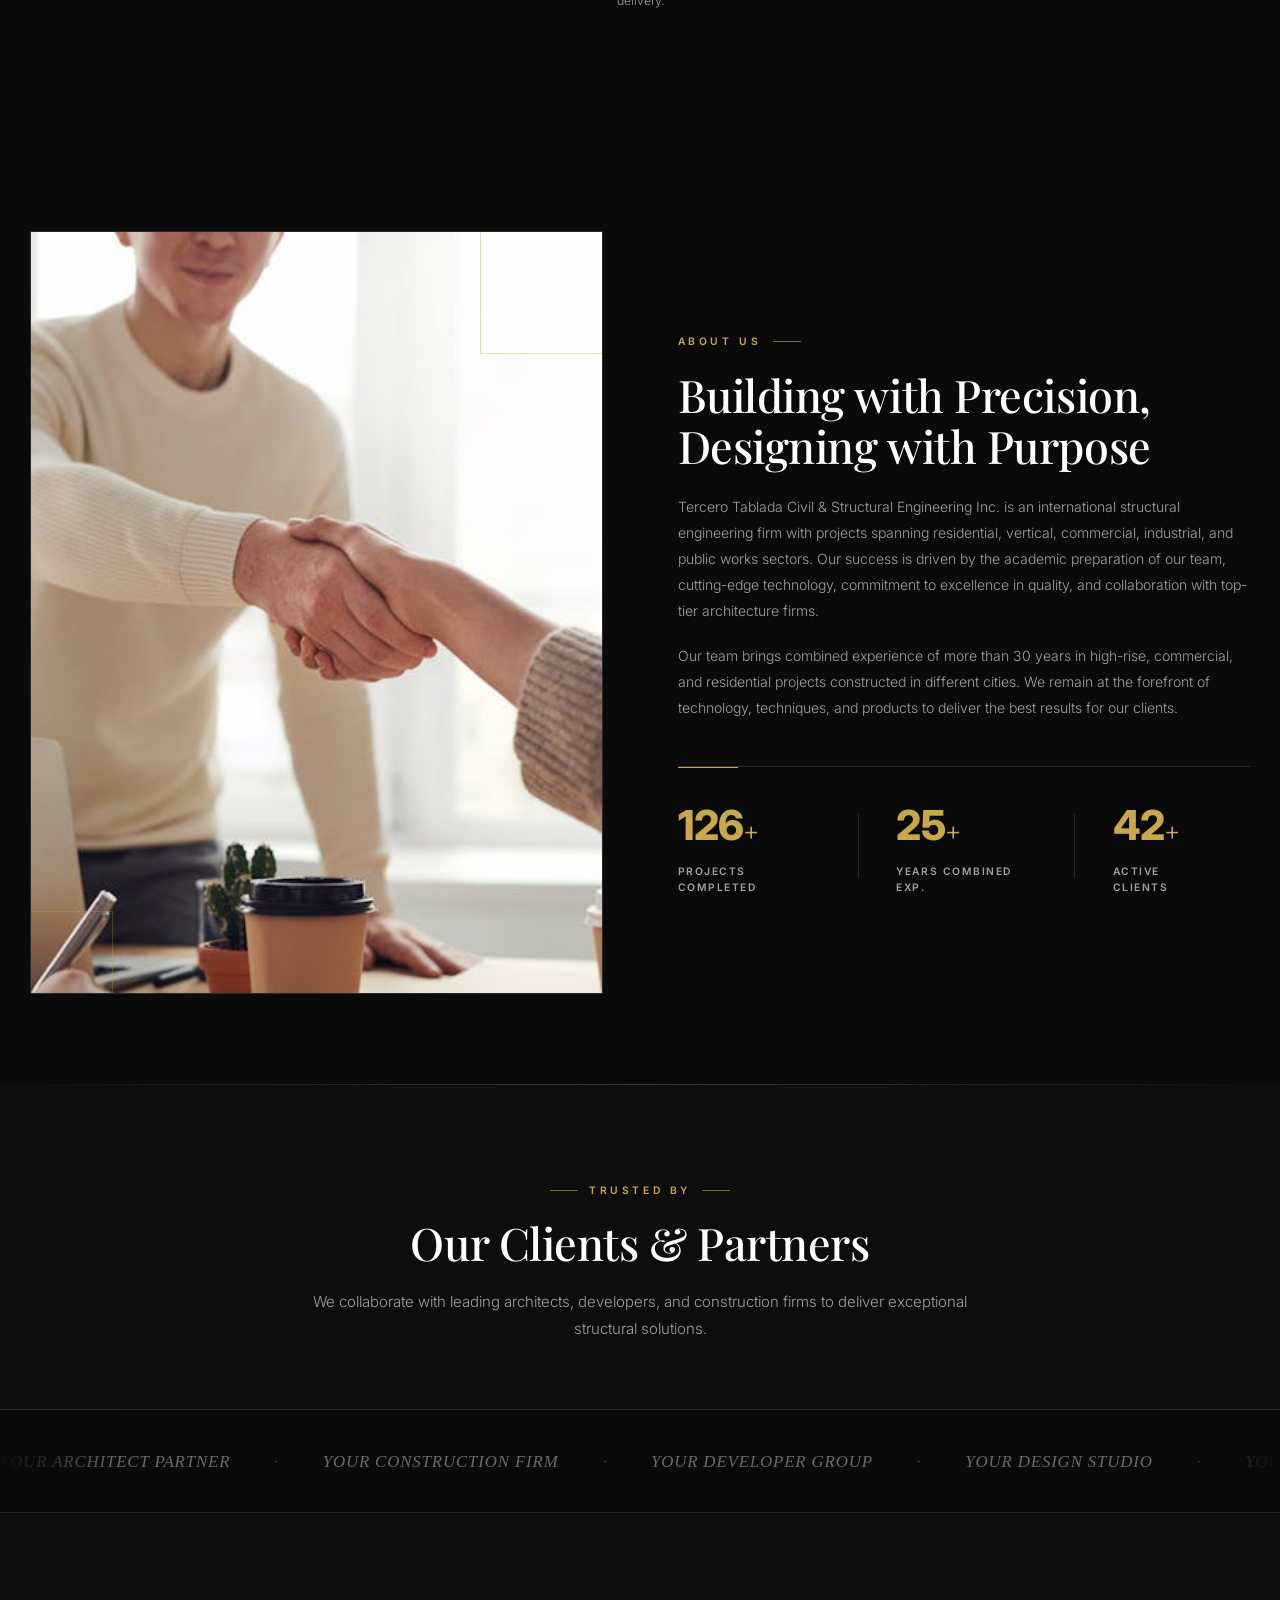
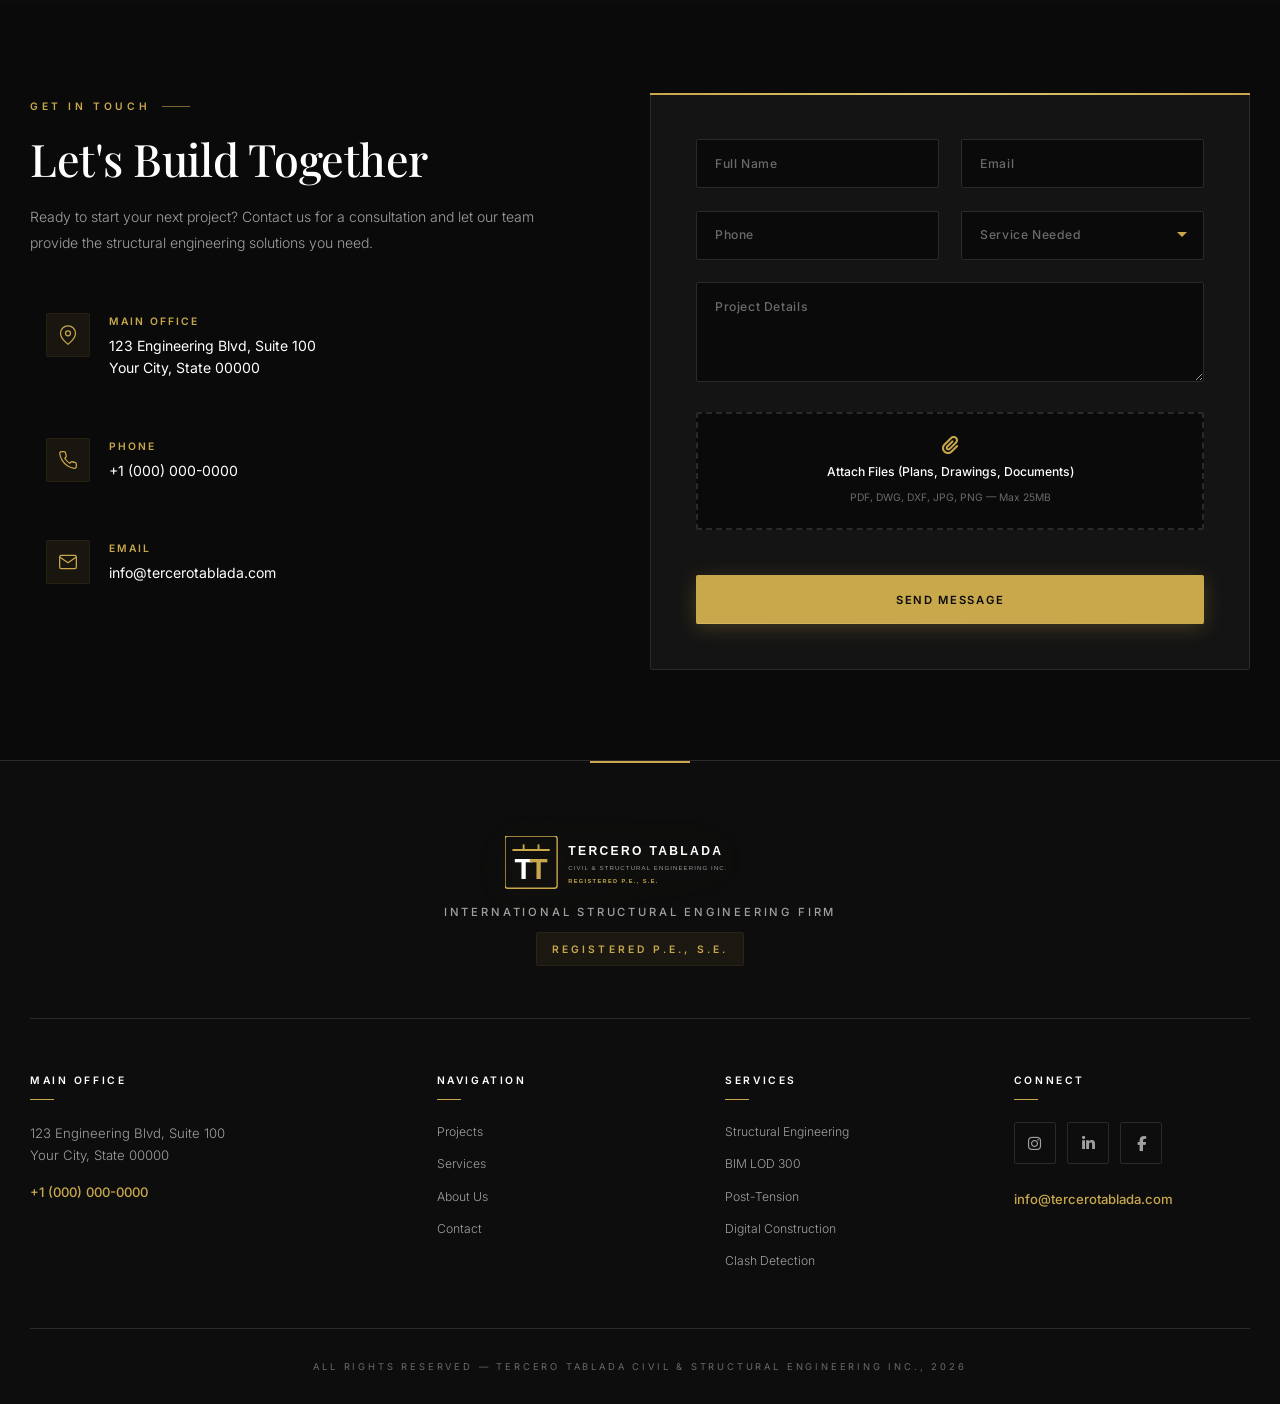
==== commit 4990b2fc: "v2 epic redesign: hero watermark, asymmetric project grid, scroll progress, custom cursor, magnetic " ====
--- a/index.html
+++ b/index.html
@@ -19,6 +19,13 @@
 </head>
 <body>
 
+  <!-- ========== SCROLL PROGRESS BAR ========== -->
+  <div class="scroll-progress" id="scrollProgress"></div>
+
+  <!-- ========== CUSTOM CURSOR ========== -->
+  <div class="cursor-dot" id="cursorDot"></div>
+  <div class="cursor-ring" id="cursorRing"></div>
+
   <!-- ========== HEADER / NAV ========== -->
   <header class="header" id="header">
     <div class="header__inner">
@@ -54,10 +61,12 @@
 
   <!-- ========== HERO ========== -->
   <section class="hero" id="hero">
-    <div class="hero__overlay"></div>
     <div class="hero__bg">
       <video autoplay muted loop playsinline src="assets/video/hero.mp4" poster="assets/img/hero-bg.jpg"></video>
     </div>
+    <div class="hero__overlay"></div>
+    <div class="hero__watermark" aria-hidden="true">TT</div>
+    <div class="hero__side-lines" aria-hidden="true"></div>
     <div class="hero__content">
       <div class="hero__badge" data-en="International Structural Engineering Firm" data-es="Despacho Internacional de Ingenieria Estructural">International Structural Engineering Firm</div>
       <h1 class="hero__title">
@@ -67,12 +76,13 @@
       <p class="hero__materials" data-en="REINFORCED &amp; POST-TENSIONED CONCRETE &middot; STEEL &middot; WOOD &middot; MASONRY" data-es="CONCRETO REFORZADO Y POSTENSADO &middot; ACERO &middot; MADERA &middot; MAMPOSTERIA">REINFORCED &amp; POST-TENSIONED CONCRETE &middot; STEEL &middot; WOOD &middot; MASONRY</p>
       <p class="hero__desc" data-en="We are an international structural engineering firm specializing in residential, vertical, commercial, industrial, and public works projects. We offer first-class services adapted to the specific needs of each project at highly competitive rates." data-es="Somos un despacho internacional de ingenieria estructural especializado en proyectos residenciales, verticales, comerciales, industriales y de obras publicas. Ofrecemos servicios de primera linea adaptados a las necesidades especificas de cada proyecto a tarifas muy competitivas.">We are an international structural engineering firm specializing in residential, vertical, commercial, industrial, and public works projects. We offer first-class services adapted to the specific needs of each project at highly competitive rates.</p>
       <div class="hero__cta">
-        <a href="projects.html" class="btn btn--primary" data-en="View Projects" data-es="Ver Proyectos">View Projects</a>
-        <a href="contact.html" class="btn btn--outline" data-en="Contact Us" data-es="Contactenos">Contact Us</a>
+        <a href="projects.html" class="btn btn--primary" data-magnetic><span data-en="View Projects" data-es="Ver Proyectos">View Projects</span><span class="btn__arrow">→</span></a>
+        <a href="contact.html" class="btn btn--outline" data-magnetic><span data-en="Contact Us" data-es="Contactenos">Contact Us</span></a>
       </div>
       <p class="hero__credential" data-en="Registered P.E., S.E." data-es="P.E., S.E. Registrado">Registered P.E., S.E.</p>
     </div>
     <div class="hero__scroll">
+      <span class="hero__scroll-text" data-en="Scroll" data-es="Desliza">Scroll</span>
       <div class="hero__scroll-line"></div>
     </div>
   </section>
@@ -86,73 +96,119 @@
       </div>
       <div class="projects__grid">
 
-        <a href="projects.html" class="project-card" data-aos="fade-up">
+        <a href="projects.html" class="project-card" data-aos="fade-up" data-tilt>
           <div class="project-card__img"><img src="assets/img/projects/project-01.jpg" alt="Residential Tower" loading="lazy"></div>
-          <div class="project-card__info">
+          <span class="project-card__number">01 / 10</span>
+          <div class="project-card__arrow"><i class="fa-solid fa-arrow-up-long"></i></div>
+          <div class="project-card__info">
+            <span class="project-card__category" data-en="Residential" data-es="Residencial">Residential</span>
             <h3 data-en="Residential Tower" data-es="Torre Residencial">Residential Tower</h3>
             <span data-en="Post-Tensioned Concrete" data-es="Concreto Postensado">Post-Tensioned Concrete</span>
           </div>
         </a>
 
-        <a href="projects.html" class="project-card" data-aos="fade-up" data-aos-delay="100">
+        <a href="projects.html" class="project-card" data-aos="fade-up" data-aos-delay="100" data-tilt>
           <div class="project-card__img"><img src="assets/img/projects/project-02.jpg" alt="Commercial Complex" loading="lazy"></div>
-          <div class="project-card__info">
+          <span class="project-card__number">02 / 10</span>
+          <div class="project-card__arrow"><i class="fa-solid fa-arrow-up-long"></i></div>
+          <div class="project-card__info">
+            <span class="project-card__category" data-en="Commercial" data-es="Comercial">Commercial</span>
             <h3 data-en="Commercial Complex" data-es="Complejo Comercial">Commercial Complex</h3>
             <span data-en="Steel Structure" data-es="Estructura de Acero">Steel Structure</span>
           </div>
         </a>
 
-        <a href="projects.html" class="project-card" data-aos="fade-up" data-aos-delay="200">
+        <a href="projects.html" class="project-card" data-aos="fade-up" data-aos-delay="200" data-tilt>
           <div class="project-card__img"><img src="assets/img/projects/project-03.jpg" alt="Industrial Warehouse" loading="lazy"></div>
-          <div class="project-card__info">
+          <span class="project-card__number">03 / 10</span>
+          <div class="project-card__arrow"><i class="fa-solid fa-arrow-up-long"></i></div>
+          <div class="project-card__info">
+            <span class="project-card__category" data-en="Industrial" data-es="Industrial">Industrial</span>
             <h3 data-en="Industrial Warehouse" data-es="Nave Industrial">Industrial Warehouse</h3>
             <span data-en="Steel &amp; Concrete" data-es="Acero y Concreto">Steel &amp; Concrete</span>
           </div>
         </a>
 
-        <a href="projects.html" class="project-card" data-aos="fade-up" data-aos-delay="300">
+        <a href="projects.html" class="project-card" data-aos="fade-up" data-aos-delay="300" data-tilt>
           <div class="project-card__img"><img src="assets/img/projects/project-04.jpg" alt="Luxury Residence" loading="lazy"></div>
-          <div class="project-card__info">
+          <span class="project-card__number">04 / 10</span>
+          <div class="project-card__arrow"><i class="fa-solid fa-arrow-up-long"></i></div>
+          <div class="project-card__info">
+            <span class="project-card__category" data-en="Luxury" data-es="Lujo">Luxury</span>
             <h3 data-en="Luxury Residence" data-es="Residencia de Lujo">Luxury Residence</h3>
             <span data-en="Wood Framing" data-es="Estructura de Madera">Wood Framing</span>
           </div>
         </a>
 
-        <a href="projects.html" class="project-card" data-aos="fade-up">
+        <a href="projects.html" class="project-card" data-aos="fade-up" data-tilt>
           <div class="project-card__img"><img src="assets/img/projects/project-05.jpg" alt="Multi-Family Housing" loading="lazy"></div>
-          <div class="project-card__info">
+          <span class="project-card__number">05 / 10</span>
+          <div class="project-card__arrow"><i class="fa-solid fa-arrow-up-long"></i></div>
+          <div class="project-card__info">
+            <span class="project-card__category" data-en="Multi-Family" data-es="Multifamiliar">Multi-Family</span>
             <h3 data-en="Multi-Family Housing" data-es="Vivienda Multifamiliar">Multi-Family Housing</h3>
             <span data-en="Reinforced Concrete" data-es="Concreto Reforzado">Reinforced Concrete</span>
           </div>
         </a>
 
-        <a href="projects.html" class="project-card" data-aos="fade-up" data-aos-delay="100">
+        <a href="projects.html" class="project-card" data-aos="fade-up" data-aos-delay="100" data-tilt>
           <div class="project-card__img"><img src="assets/img/projects/project-06.jpg" alt="Public Infrastructure" loading="lazy"></div>
-          <div class="project-card__info">
+          <span class="project-card__number">06 / 10</span>
+          <div class="project-card__arrow"><i class="fa-solid fa-arrow-up-long"></i></div>
+          <div class="project-card__info">
+            <span class="project-card__category" data-en="Public Works" data-es="Obras Publicas">Public Works</span>
             <h3 data-en="Public Infrastructure" data-es="Infraestructura Publica">Public Infrastructure</h3>
             <span data-en="Masonry &amp; Concrete" data-es="Mamposteria y Concreto">Masonry &amp; Concrete</span>
           </div>
         </a>
 
-        <a href="projects.html" class="project-card" data-aos="fade-up" data-aos-delay="200">
+        <a href="projects.html" class="project-card" data-aos="fade-up" data-aos-delay="200" data-tilt>
           <div class="project-card__img"><img src="assets/img/projects/project-07.jpg" alt="Parking Structure" loading="lazy"></div>
-          <div class="project-card__info">
+          <span class="project-card__number">07 / 10</span>
+          <div class="project-card__arrow"><i class="fa-solid fa-arrow-up-long"></i></div>
+          <div class="project-card__info">
+            <span class="project-card__category" data-en="Parking" data-es="Estacionamiento">Parking</span>
             <h3 data-en="Parking Structure" data-es="Estacionamiento">Parking Structure</h3>
             <span data-en="Post-Tension Slabs" data-es="Losas Postensadas">Post-Tension Slabs</span>
           </div>
         </a>
 
-        <a href="projects.html" class="project-card" data-aos="fade-up" data-aos-delay="300">
+        <a href="projects.html" class="project-card" data-aos="fade-up" data-aos-delay="300" data-tilt>
           <div class="project-card__img"><img src="assets/img/projects/project-08.jpg" alt="Mixed-Use Development" loading="lazy"></div>
-          <div class="project-card__info">
+          <span class="project-card__number">08 / 10</span>
+          <div class="project-card__arrow"><i class="fa-solid fa-arrow-up-long"></i></div>
+          <div class="project-card__info">
+            <span class="project-card__category" data-en="Mixed-Use" data-es="Uso Mixto">Mixed-Use</span>
             <h3 data-en="Mixed-Use Development" data-es="Desarrollo de Uso Mixto">Mixed-Use Development</h3>
             <span data-en="Hybrid System" data-es="Sistema Hibrido">Hybrid System</span>
           </div>
         </a>
 
+        <a href="projects.html" class="project-card" data-aos="fade-up" data-tilt>
+          <div class="project-card__img"><img src="assets/img/projects/project-09.jpg" alt="Healthcare Facility" loading="lazy"></div>
+          <span class="project-card__number">09 / 10</span>
+          <div class="project-card__arrow"><i class="fa-solid fa-arrow-up-long"></i></div>
+          <div class="project-card__info">
+            <span class="project-card__category" data-en="Healthcare" data-es="Salud">Healthcare</span>
+            <h3 data-en="Healthcare Facility" data-es="Centro de Salud">Healthcare Facility</h3>
+            <span data-en="Seismic-Resistant Design" data-es="Diseno Sismorresistente">Seismic-Resistant Design</span>
+          </div>
+        </a>
+
+        <a href="projects.html" class="project-card" data-aos="fade-up" data-aos-delay="100" data-tilt>
+          <div class="project-card__img"><img src="assets/img/projects/project-10.jpg" alt="Hospitality Tower" loading="lazy"></div>
+          <span class="project-card__number">10 / 10</span>
+          <div class="project-card__arrow"><i class="fa-solid fa-arrow-up-long"></i></div>
+          <div class="project-card__info">
+            <span class="project-card__category" data-en="Hospitality" data-es="Hoteleria">Hospitality</span>
+            <h3 data-en="Hospitality Tower" data-es="Torre Hotelera">Hospitality Tower</h3>
+            <span data-en="High-Rise Concrete" data-es="Concreto de Gran Altura">High-Rise Concrete</span>
+          </div>
+        </a>
+
       </div>
       <div class="projects__cta">
-        <a href="projects.html" class="btn btn--dark" data-en="View All Projects" data-es="Ver Todos los Proyectos">View All Projects</a>
+        <a href="projects.html" class="btn btn--dark" data-magnetic><span data-en="View All Projects" data-es="Ver Todos los Proyectos">View All Projects</span><span class="btn__arrow">→</span></a>
       </div>
     </div>
   </section>
@@ -369,21 +425,27 @@
           <p data-en="Ready to start your next project? Contact us for a consultation and let our team provide the structural engineering solutions you need." data-es="Listo para comenzar su proximo proyecto? Contactenos para una consulta y permita que nuestro equipo le brinde las soluciones de ingenieria estructural que necesita.">Ready to start your next project? Contact us for a consultation and let our team provide the structural engineering solutions you need.</p>
           <div class="contact__details">
             <div class="contact__item">
-              <svg viewBox="0 0 24 24" fill="none" stroke="currentColor" stroke-width="1.5"><path d="M21 10c0 7-9 13-9 13s-9-6-9-13a9 9 0 0118 0z"/><circle cx="12" cy="10" r="3"/></svg>
+              <div class="contact__item-icon">
+                <svg viewBox="0 0 24 24" fill="none" stroke="currentColor" stroke-width="1.5"><path d="M21 10c0 7-9 13-9 13s-9-6-9-13a9 9 0 0118 0z"/><circle cx="12" cy="10" r="3"/></svg>
+              </div>
               <div>
                 <strong data-en="Main Office" data-es="Oficina Principal">Main Office</strong>
                 <p>123 Engineering Blvd, Suite 100<br>Your City, State 00000</p>
               </div>
             </div>
             <div class="contact__item">
-              <svg viewBox="0 0 24 24" fill="none" stroke="currentColor" stroke-width="1.5"><path d="M22 16.92v3a2 2 0 01-2.18 2 19.79 19.79 0 01-8.63-3.07 19.5 19.5 0 01-6-6A19.79 19.79 0 012.12 4.18 2 2 0 014.11 2h3a2 2 0 012 1.72c.127.96.361 1.903.7 2.81a2 2 0 01-.45 2.11L8.09 9.91a16 16 0 006 6l1.27-1.27a2 2 0 012.11-.45c.907.339 1.85.573 2.81.7A2 2 0 0122 16.92z"/></svg>
+              <div class="contact__item-icon">
+                <svg viewBox="0 0 24 24" fill="none" stroke="currentColor" stroke-width="1.5"><path d="M22 16.92v3a2 2 0 01-2.18 2 19.79 19.79 0 01-8.63-3.07 19.5 19.5 0 01-6-6A19.79 19.79 0 012.12 4.18 2 2 0 014.11 2h3a2 2 0 012 1.72c.127.96.361 1.903.7 2.81a2 2 0 01-.45 2.11L8.09 9.91a16 16 0 006 6l1.27-1.27a2 2 0 012.11-.45c.907.339 1.85.573 2.81.7A2 2 0 0122 16.92z"/></svg>
+              </div>
               <div>
                 <strong data-en="Phone" data-es="Telefono">Phone</strong>
                 <p><a href="tel:+10000000000">+1 (000) 000-0000</a></p>
               </div>
             </div>
             <div class="contact__item">
-              <svg viewBox="0 0 24 24" fill="none" stroke="currentColor" stroke-width="1.5"><path d="M4 4h16c1.1 0 2 .9 2 2v12c0 1.1-.9 2-2 2H4c-1.1 0-2-.9-2-2V6c0-1.1.9-2 2-2z"/><path d="M22 6l-10 7L2 6"/></svg>
+              <div class="contact__item-icon">
+                <svg viewBox="0 0 24 24" fill="none" stroke="currentColor" stroke-width="1.5"><path d="M4 4h16c1.1 0 2 .9 2 2v12c0 1.1-.9 2-2 2H4c-1.1 0-2-.9-2-2V6c0-1.1.9-2 2-2z"/><path d="M22 6l-10 7L2 6"/></svg>
+              </div>
               <div>
                 <strong>Email</strong>
                 <p><a href="mailto:info@tercerotablada.com">info@tercerotablada.com</a></p>
--- a/assets/css/styles.css
+++ b/assets/css/styles.css
@@ -1,6 +1,6 @@
 /* ========================================
-   TERCERO TABLADA - STYLES
-   Dark elegant theme inspired by EstructuraMX
+   TERCERO TABLADA — v2 EPIC
+   Premium dark theme for international structural engineering firm
    ======================================== */
 
 /* ---------- RESET & BASE ---------- */
@@ -11,26 +11,56 @@
 }
 
 :root {
+  /* Color system */
   --color-bg: #0a0a0a;
-  --color-bg-alt: #0f0f0f;
-  --color-bg-card: #181818;
+  --color-bg-alt: #0d0d0d;
+  --color-bg-card: #141414;
+  --color-bg-elevated: #1a1a1a;
   --color-surface: #222222;
-  --color-border: #333333;
+  --color-border: #2a2a2a;
+  --color-border-light: #3a3a3a;
   --color-text: #ffffff;
-  --color-text-muted: #999999;
-  --color-text-dim: #666666;
+  --color-text-muted: #a0a0a0;
+  --color-text-dim: #6a6a6a;
   --color-accent: #c9a84c;
   --color-accent-light: #e0c572;
   --color-accent-dark: #a8893a;
+  --color-accent-glow: rgba(201, 168, 76, 0.15);
+  --color-accent-soft: rgba(201, 168, 76, 0.08);
+  --color-success: #2d8a4e;
+  --color-error: #e74c3c;
+
+  /* Typography */
   --font-primary: 'Inter', -apple-system, BlinkMacSystemFont, sans-serif;
   --font-display: 'Playfair Display', Georgia, serif;
+
+  /* Easing */
   --ease-out: cubic-bezier(0.16, 1, 0.3, 1);
   --ease-in-out: cubic-bezier(0.65, 0, 0.35, 1);
+  --ease-bounce: cubic-bezier(0.34, 1.56, 0.64, 1);
+
+  /* Shadows */
+  --shadow-sm: 0 2px 8px rgba(0, 0, 0, 0.3);
+  --shadow-md: 0 8px 24px rgba(0, 0, 0, 0.4);
+  --shadow-lg: 0 20px 60px rgba(0, 0, 0, 0.5);
+  --shadow-gold: 0 12px 40px rgba(201, 168, 76, 0.2);
+  --shadow-gold-strong: 0 20px 60px rgba(201, 168, 76, 0.3);
+
+  /* Layout */
+  --container-max: 1280px;
+  --radius-sm: 2px;
+  --radius-md: 4px;
+  --radius-lg: 8px;
 }
 
 html {
   scroll-behavior: smooth;
   font-size: 15px;
+  overflow-x: hidden;
+}
+
+html, body {
+  max-width: 100%;
 }
 
 body {
@@ -40,6 +70,18 @@
   line-height: 1.6;
   overflow-x: hidden;
   -webkit-font-smoothing: antialiased;
+  position: relative;
+}
+
+/* Subtle noise texture overlay on body */
+body::before {
+  content: '';
+  position: fixed;
+  inset: 0;
+  background-image: url("data:image/svg+xml,%3Csvg viewBox='0 0 200 200' xmlns='http://www.w3.org/2000/svg'%3E%3Cfilter id='n'%3E%3CfeTurbulence type='fractalNoise' baseFrequency='0.9' numOctaves='3'/%3E%3CfeColorMatrix values='0 0 0 0 0 0 0 0 0 0 0 0 0 0 0 0 0 0 0.03 0'/%3E%3C/filter%3E%3Crect width='100%25' height='100%25' filter='url(%23n)'/%3E%3C/svg%3E");
+  pointer-events: none;
+  z-index: 1;
+  opacity: 0.4;
 }
 
 a {
@@ -52,11 +94,82 @@
   max-width: 100%;
 }
 
+::selection {
+  background: var(--color-accent);
+  color: var(--color-bg);
+}
+
 .container {
   width: 100%;
-  max-width: var(--container-max, 1280px);
+  max-width: var(--container-max);
   margin: 0 auto;
   padding: 0 2rem;
+  position: relative;
+  z-index: 2;
+}
+
+/* ---------- SCROLL PROGRESS BAR ---------- */
+.scroll-progress {
+  position: fixed;
+  top: 0;
+  left: 0;
+  height: 2px;
+  background: linear-gradient(90deg, var(--color-accent), var(--color-accent-light));
+  z-index: 10000;
+  width: 0;
+  transition: width 0.1s linear;
+  box-shadow: 0 0 10px var(--color-accent-glow);
+}
+
+/* ---------- CUSTOM CURSOR (desktop only) ---------- */
+@media (hover: hover) and (pointer: fine) {
+  .cursor-dot,
+  .cursor-ring {
+    position: fixed;
+    top: 0;
+    left: 0;
+    pointer-events: none;
+    z-index: 9999;
+    transform: translate(-50%, -50%);
+    will-change: transform;
+  }
+
+  .cursor-dot {
+    width: 6px;
+    height: 6px;
+    background: var(--color-accent);
+    border-radius: 50%;
+    transition: transform 0.15s var(--ease-out), opacity 0.2s;
+  }
+
+  .cursor-ring {
+    width: 36px;
+    height: 36px;
+    border: 1px solid var(--color-accent);
+    border-radius: 50%;
+    opacity: 0.6;
+    transition: transform 0.3s var(--ease-out), width 0.3s, height 0.3s, opacity 0.2s, border-color 0.2s;
+  }
+
+  .cursor-ring.cursor-hover {
+    width: 64px;
+    height: 64px;
+    border-color: var(--color-accent-light);
+    opacity: 1;
+  }
+
+  .cursor-dot.cursor-hover {
+    opacity: 0;
+  }
+
+  body.cursor-active {
+    cursor: none;
+  }
+
+  body.cursor-active a,
+  body.cursor-active button {
+    cursor: none;
+  }
 }
 
 /* ---------- BUTTONS ---------- */
@@ -64,29 +177,46 @@
   display: inline-flex;
   align-items: center;
   justify-content: center;
-  padding: 0.75rem 1.75rem;
+  gap: 0.5rem;
+  padding: 0.95rem 2rem;
   font-family: var(--font-primary);
   font-size: 0.75rem;
   font-weight: 600;
-  letter-spacing: 0.1em;
+  letter-spacing: 0.15em;
   text-transform: uppercase;
   border: none;
-  border-radius: 0;
+  border-radius: var(--radius-sm);
   cursor: pointer;
   transition: all 0.4s var(--ease-out);
   position: relative;
   overflow: hidden;
+  z-index: 1;
+}
+
+.btn::before {
+  content: '';
+  position: absolute;
+  inset: 0;
+  background: linear-gradient(135deg, var(--color-accent-light), var(--color-accent));
+  transform: translateY(100%);
+  transition: transform 0.4s var(--ease-out);
+  z-index: -1;
+}
+
+.btn:hover::before {
+  transform: translateY(0);
 }
 
 .btn--primary {
   background: var(--color-accent);
   color: var(--color-bg);
+  box-shadow: 0 4px 20px rgba(201, 168, 76, 0.25);
 }
 
 .btn--primary:hover {
-  background: var(--color-accent-light);
-  transform: translateY(-2px);
-  box-shadow: 0 8px 30px rgba(201, 168, 76, 0.3);
+  transform: translateY(-3px);
+  box-shadow: var(--shadow-gold-strong);
+  color: var(--color-bg);
 }
 
 .btn--outline {
@@ -95,26 +225,45 @@
   border: 1px solid rgba(255, 255, 255, 0.3);
 }
 
+.btn--outline::before {
+  background: var(--color-accent);
+}
+
 .btn--outline:hover {
   border-color: var(--color-accent);
-  color: var(--color-accent);
-  transform: translateY(-2px);
+  color: var(--color-bg);
+  transform: translateY(-3px);
+  box-shadow: var(--shadow-gold);
 }
 
 .btn--dark {
   background: var(--color-surface);
   color: var(--color-text);
-  border: 1px solid var(--color-border);
+  border: 1px solid var(--color-border-light);
+}
+
+.btn--dark::before {
+  background: var(--color-accent);
 }
 
 .btn--dark:hover {
-  background: var(--color-accent);
   color: var(--color-bg);
   border-color: var(--color-accent);
+  transform: translateY(-3px);
+  box-shadow: var(--shadow-gold);
 }
 
 .btn--full {
   width: 100%;
+}
+
+.btn__arrow {
+  display: inline-block;
+  transition: transform 0.3s var(--ease-out);
+}
+
+.btn:hover .btn__arrow {
+  transform: translateX(4px);
 }
 
 /* ---------- HEADER ---------- */
@@ -124,40 +273,48 @@
   left: 0;
   right: 0;
   z-index: 1000;
-  padding: 1.25rem 0;
+  padding: 1.5rem 0;
   transition: all 0.4s var(--ease-out);
 }
 
 .header.scrolled {
-  background: rgba(10, 10, 10, 0.95);
-  backdrop-filter: blur(20px);
-  -webkit-backdrop-filter: blur(20px);
-  padding: 0.75rem 0;
+  background: rgba(10, 10, 10, 0.88);
+  backdrop-filter: blur(24px) saturate(180%);
+  -webkit-backdrop-filter: blur(24px) saturate(180%);
+  padding: 0.85rem 0;
   border-bottom: 1px solid var(--color-border);
+  box-shadow: var(--shadow-md);
 }
 
 .header__inner {
   display: flex;
   align-items: center;
   justify-content: space-between;
-  max-width: var(--container-max, 1280px);
+  max-width: var(--container-max);
   margin: 0 auto;
   padding: 0 2rem;
 }
 
 .header__logo {
   z-index: 1001;
+  display: block;
+  transition: transform 0.3s var(--ease-out);
+}
+
+.header__logo:hover {
+  transform: scale(1.03);
 }
 
 .header__logo-img {
-  height: 36px;
+  height: 38px;
   width: auto;
 }
 
 .footer__logo-img {
-  height: 48px;
+  height: 56px;
   width: auto;
-  margin: 0 auto 0.5rem;
+  margin: 0 auto 0.75rem;
+  filter: drop-shadow(0 4px 20px var(--color-accent-glow));
 }
 
 .logo-text {
@@ -175,23 +332,24 @@
 
 .header__nav {
   display: flex;
-  gap: 2.5rem;
+  gap: 2.75rem;
 }
 
 .header__nav a {
   font-size: 0.75rem;
   font-weight: 500;
-  letter-spacing: 0.15em;
+  letter-spacing: 0.18em;
   text-transform: uppercase;
   color: rgba(255, 255, 255, 0.85);
   transition: color 0.3s ease;
   position: relative;
+  padding: 0.5rem 0;
 }
 
 .header__nav a::after {
   content: '';
   position: absolute;
-  bottom: -4px;
+  bottom: -2px;
   left: 0;
   width: 0;
   height: 1px;
@@ -200,36 +358,42 @@
 }
 
 .header__nav a:hover {
-  color: #ffffff;
-}
-
-.header__nav a:hover::after {
+  color: var(--color-accent);
+}
+
+.header__nav a:hover::after,
+.header__nav a.nav-active::after {
   width: 100%;
+}
+
+.header__nav a.nav-active {
+  color: var(--color-accent);
 }
 
 .header__actions {
   display: flex;
   align-items: center;
-  gap: 1.5rem;
+  gap: 1.25rem;
 }
 
 /* ---------- LANGUAGE TOGGLE ---------- */
 .lang-toggle {
   background: none;
-  border: 1px solid rgba(255, 255, 255, 0.3);
+  border: 1px solid rgba(255, 255, 255, 0.2);
   color: rgba(255, 255, 255, 0.85);
-  padding: 0.375rem 0.75rem;
+  padding: 0.5rem 0.9rem;
   font-size: 0.6875rem;
   font-family: var(--font-primary);
   font-weight: 600;
   letter-spacing: 0.15em;
   cursor: pointer;
   transition: all 0.3s ease;
+  border-radius: var(--radius-sm);
 }
 
 .lang-toggle:hover {
   border-color: var(--color-accent);
-  color: var(--color-accent);
+  background: var(--color-accent-soft);
 }
 
 .lang-active {
@@ -237,7 +401,7 @@
 }
 
 .lang-inactive {
-  color: rgba(255, 255, 255, 0.7);
+  color: rgba(255, 255, 255, 0.5);
 }
 
 /* ---------- HAMBURGER ---------- */
@@ -248,21 +412,22 @@
   background: none;
   border: none;
   cursor: pointer;
-  padding: 4px;
+  padding: 6px;
   z-index: 1001;
 }
 
 .hamburger span {
   display: block;
-  width: 24px;
+  width: 26px;
   height: 2px;
-  background: #ffffff;
+  background: var(--color-text);
   transition: all 0.4s var(--ease-out);
   transform-origin: center;
 }
 
 .hamburger.active span:nth-child(1) {
   transform: rotate(45deg) translate(4px, 5px);
+  background: var(--color-accent);
 }
 
 .hamburger.active span:nth-child(2) {
@@ -271,20 +436,34 @@
 
 .hamburger.active span:nth-child(3) {
   transform: rotate(-45deg) translate(4px, -5px);
+  background: var(--color-accent);
 }
 
 /* ---------- MOBILE MENU ---------- */
 .mobile-menu {
   position: fixed;
   inset: 0;
-  background: var(--color-bg);
+  background: rgba(10, 10, 10, 0.98);
+  backdrop-filter: blur(20px);
+  -webkit-backdrop-filter: blur(20px);
   z-index: 999;
   display: flex;
   align-items: center;
   justify-content: center;
   opacity: 0;
   visibility: hidden;
-  transition: all 0.5s var(--ease-out);
+  transition: opacity 0.4s var(--ease-out), visibility 0.4s;
+}
+
+.mobile-menu::before {
+  content: '';
+  position: absolute;
+  inset: 0;
+  background-image:
+    radial-gradient(circle at 20% 20%, var(--color-accent-glow) 0%, transparent 40%),
+    radial-gradient(circle at 80% 80%, var(--color-accent-glow) 0%, transparent 40%);
+  opacity: 0.5;
+  pointer-events: none;
 }
 
 .mobile-menu.active {
@@ -297,17 +476,39 @@
   flex-direction: column;
   align-items: center;
   gap: 2rem;
+  position: relative;
+  z-index: 1;
 }
 
 .mobile-menu__nav a {
-  font-size: 2rem;
-  font-weight: 300;
-  letter-spacing: 0.1em;
-  text-transform: uppercase;
-  color: var(--color-text-muted);
+  font-family: var(--font-display);
+  font-size: 2.25rem;
+  font-weight: 500;
+  letter-spacing: 0.02em;
+  color: var(--color-text);
   transition: all 0.3s ease;
   transform: translateY(20px);
   opacity: 0;
+  position: relative;
+}
+
+.mobile-menu__nav a::before {
+  content: '0' counter(menu-item);
+  counter-increment: menu-item;
+  position: absolute;
+  left: -3rem;
+  top: 50%;
+  transform: translateY(-50%);
+  font-family: var(--font-primary);
+  font-size: 0.75rem;
+  font-weight: 600;
+  color: var(--color-accent);
+  opacity: 0.5;
+  letter-spacing: 0.1em;
+}
+
+.mobile-menu__nav {
+  counter-reset: menu-item;
 }
 
 .mobile-menu.active .mobile-menu__nav a {
@@ -323,6 +524,7 @@
 
 .mobile-menu__nav a:hover {
   color: var(--color-accent);
+  transform: translateX(10px);
 }
 
 /* ---------- HERO ---------- */
@@ -361,80 +563,152 @@
 .hero__overlay {
   position: absolute;
   inset: 0;
-  background: linear-gradient(
-    to bottom,
-    rgba(10, 10, 10, 0.4) 0%,
-    rgba(10, 10, 10, 0.6) 50%,
-    rgba(10, 10, 10, 0.95) 100%
-  );
+  background:
+    radial-gradient(ellipse at center, transparent 0%, rgba(10,10,10,0.5) 70%, rgba(10,10,10,0.95) 100%),
+    linear-gradient(to bottom, rgba(10, 10, 10, 0.3) 0%, rgba(10, 10, 10, 0.6) 50%, rgba(10, 10, 10, 0.95) 100%);
   z-index: 1;
 }
+
+/* Giant number watermark behind hero */
+.hero__watermark {
+  position: absolute;
+  top: 50%;
+  left: 50%;
+  transform: translate(-50%, -50%);
+  font-family: var(--font-display);
+  font-size: clamp(20rem, 45vw, 40rem);
+  font-weight: 400;
+  color: var(--color-accent);
+  opacity: 0.03;
+  z-index: 1;
+  pointer-events: none;
+  letter-spacing: -0.05em;
+  line-height: 0.8;
+  user-select: none;
+}
+
+/* Side decorative lines */
+.hero__side-lines {
+  position: absolute;
+  inset: 0;
+  z-index: 1;
+  pointer-events: none;
+}
+
+.hero__side-lines::before,
+.hero__side-lines::after {
+  content: '';
+  position: absolute;
+  top: 15%;
+  bottom: 15%;
+  width: 1px;
+  background: linear-gradient(to bottom, transparent, var(--color-accent) 20%, var(--color-accent) 80%, transparent);
+  opacity: 0.3;
+}
+
+.hero__side-lines::before { left: 3rem; }
+.hero__side-lines::after { right: 3rem; }
 
 .hero__content {
   position: relative;
   z-index: 2;
   text-align: center;
-  max-width: 900px;
+  max-width: 960px;
   padding: 0 2rem;
 }
 
 .hero__badge {
-  display: inline-block;
-  font-size: 0.625rem;
+  display: inline-flex;
+  align-items: center;
+  gap: 0.75rem;
+  font-size: 0.75rem;
   font-weight: 600;
   letter-spacing: 0.25em;
   text-transform: uppercase;
   color: var(--color-accent);
   border: 1px solid var(--color-accent);
-  padding: 0.4rem 1.25rem;
-  margin-bottom: 1.5rem;
+  padding: 0.55rem 1.5rem;
+  margin-bottom: 2rem;
   opacity: 0;
   transform: translateY(20px);
   animation: fadeInUp 0.8s var(--ease-out) 0.2s forwards;
+  background: rgba(201, 168, 76, 0.05);
+  backdrop-filter: blur(10px);
+  -webkit-backdrop-filter: blur(10px);
+  border-radius: var(--radius-sm);
+}
+
+.hero__badge::before {
+  content: '';
+  width: 6px;
+  height: 6px;
+  background: var(--color-accent);
+  border-radius: 50%;
+  box-shadow: 0 0 10px var(--color-accent);
+  animation: pulse 2s ease-in-out infinite;
+}
+
+@keyframes pulse {
+  0%, 100% { opacity: 1; transform: scale(1); }
+  50% { opacity: 0.5; transform: scale(1.3); }
 }
 
 .hero__title {
   font-family: var(--font-primary);
   font-weight: 900;
-  line-height: 1;
-  margin-bottom: 1.5rem;
+  line-height: 0.95;
+  margin-bottom: 1.75rem;
 }
 
 .hero__title-line {
   display: block;
-  font-size: clamp(2.5rem, 6vw, 4.5rem);
-  letter-spacing: 0.05em;
+  font-size: clamp(2.75rem, 7.5vw, 6rem);
+  letter-spacing: 0.02em;
   opacity: 0;
-  transform: translateY(30px);
-  animation: fadeInUp 0.8s var(--ease-out) 0.4s forwards;
+  transform: translateY(40px);
+  animation: fadeInUp 1s var(--ease-out) 0.4s forwards;
+  background: linear-gradient(135deg, #ffffff 0%, #e5e5e5 100%);
+  -webkit-background-clip: text;
+  -webkit-text-fill-color: transparent;
+  background-clip: text;
 }
 
 .hero__title-line.accent {
-  color: var(--color-accent);
   font-weight: 300;
-  font-size: clamp(1.25rem, 3vw, 2.25rem);
-  letter-spacing: 0.15em;
+  font-size: clamp(1.5rem, 4vw, 3rem);
+  letter-spacing: 0.1em;
   animation-delay: 0.6s;
+  background: linear-gradient(135deg, var(--color-accent-light) 0%, var(--color-accent) 100%);
+  -webkit-background-clip: text;
+  -webkit-text-fill-color: transparent;
+  background-clip: text;
+  margin-top: 0.25rem;
 }
 
 .hero__materials {
+  display: inline-flex;
+  align-items: center;
+  gap: 1rem;
   font-size: 0.6875rem;
   font-weight: 500;
-  letter-spacing: 0.2em;
+  letter-spacing: 0.25em;
   color: var(--color-text-muted);
-  margin-bottom: 1.25rem;
+  margin-bottom: 1.75rem;
   opacity: 0;
   transform: translateY(20px);
   animation: fadeInUp 0.8s var(--ease-out) 0.8s forwards;
+  padding: 0.75rem 1.5rem;
+  border-top: 1px solid var(--color-border);
+  border-bottom: 1px solid var(--color-border);
 }
 
 .hero__desc {
-  font-size: 0.875rem;
+  font-size: 0.9375rem;
   font-weight: 300;
-  line-height: 1.7;
+  line-height: 1.75;
   color: var(--color-text-muted);
-  max-width: 560px;
-  margin: 0 auto 1.75rem;
+  max-width: 620px;
+  margin: 0 auto 2rem;
   opacity: 0;
   transform: translateY(20px);
   animation: fadeInUp 0.8s var(--ease-out) 1s forwards;
@@ -452,22 +726,51 @@
 
 .hero__credential {
   font-size: 0.6875rem;
-  font-weight: 500;
-  letter-spacing: 0.2em;
+  font-weight: 600;
+  letter-spacing: 0.3em;
   text-transform: uppercase;
   color: var(--color-text-dim);
-  margin-top: 2rem;
+  margin-top: 2.5rem;
   opacity: 0;
   transform: translateY(20px);
   animation: fadeInUp 0.8s var(--ease-out) 1.4s forwards;
+  padding-top: 1.5rem;
+  position: relative;
+}
+
+.hero__credential::before {
+  content: '';
+  position: absolute;
+  top: 0;
+  left: 50%;
+  transform: translateX(-50%);
+  width: 40px;
+  height: 1px;
+  background: var(--color-accent);
+  opacity: 0.5;
 }
 
 .hero__scroll {
   position: absolute;
-  bottom: 2rem;
+  bottom: 2.5rem;
   left: 50%;
   transform: translateX(-50%);
   z-index: 2;
+  display: flex;
+  flex-direction: column;
+  align-items: center;
+  gap: 0.75rem;
+}
+
+.hero__scroll-text {
+  font-size: 0.625rem;
+  font-weight: 600;
+  letter-spacing: 0.3em;
+  text-transform: uppercase;
+  color: var(--color-accent);
+  writing-mode: vertical-rl;
+  transform: rotate(180deg);
+  opacity: 0.8;
 }
 
 .hero__scroll-line {
@@ -475,6 +778,19 @@
   height: 60px;
   background: linear-gradient(to bottom, var(--color-accent), transparent);
   animation: scrollPulse 2s ease-in-out infinite;
+  position: relative;
+}
+
+.hero__scroll-line::after {
+  content: '';
+  position: absolute;
+  bottom: 0;
+  left: 50%;
+  transform: translate(-50%, 50%) rotate(45deg);
+  width: 6px;
+  height: 6px;
+  border-right: 1px solid var(--color-accent);
+  border-bottom: 1px solid var(--color-accent);
 }
 
 @keyframes scrollPulse {
@@ -488,64 +804,140 @@
 
 /* ---------- SECTIONS ---------- */
 .section {
-  padding: 5rem 0;
+  padding: 6rem 0;
+  position: relative;
 }
 
 .section__header {
   text-align: center;
-  margin-bottom: 4rem;
+  margin-bottom: 4.5rem;
+  position: relative;
 }
 
 .section__label {
-  display: inline-block;
+  display: inline-flex;
+  align-items: center;
+  gap: 0.75rem;
   font-size: 0.6875rem;
   font-weight: 600;
-  letter-spacing: 0.3em;
+  letter-spacing: 0.35em;
   text-transform: uppercase;
   color: var(--color-accent);
-  margin-bottom: 1rem;
+  margin-bottom: 1.25rem;
+  position: relative;
+}
+
+.section__label::before,
+.section__label::after {
+  content: '';
+  width: 28px;
+  height: 1px;
+  background: var(--color-accent);
+  opacity: 0.6;
+}
+
+.about__content .section__label::before,
+.contact__info .section__label::before {
+  display: none;
+}
+
+.about__content .section__label,
+.contact__info .section__label {
+  justify-content: flex-start;
 }
 
 .section__title {
   font-family: var(--font-display);
-  font-size: clamp(1.75rem, 3vw, 2.5rem);
+  font-size: clamp(2rem, 3.5vw, 3rem);
   font-weight: 500;
-  line-height: 1.2;
-  margin-bottom: 1rem;
+  line-height: 1.15;
+  margin-bottom: 1.25rem;
+  letter-spacing: -0.01em;
 }
 
 .section__subtitle {
   font-size: 1rem;
   font-weight: 300;
   color: var(--color-text-muted);
-  max-width: 600px;
+  max-width: 680px;
   margin: 0 auto;
   line-height: 1.8;
+}
+
+/* Giant section number (decorative, positioned behind titles) */
+.section__number {
+  position: absolute;
+  top: -2rem;
+  right: 2rem;
+  font-family: var(--font-display);
+  font-size: clamp(8rem, 15vw, 14rem);
+  font-weight: 400;
+  color: var(--color-accent);
+  opacity: 0.04;
+  z-index: 0;
+  pointer-events: none;
+  line-height: 1;
+  user-select: none;
 }
 
 /* ---------- PROJECTS ---------- */
 .projects {
   background: var(--color-bg);
+  position: relative;
 }
 
 .projects__grid {
   display: grid;
-  grid-template-columns: repeat(2, 1fr);
+  grid-template-columns: repeat(4, 1fr);
   gap: 1.5rem;
 }
 
+/* Make featured projects asymmetric on homepage */
+.projects__grid .project-card:nth-child(1),
+.projects__grid .project-card:nth-child(6) {
+  grid-column: span 2;
+  grid-row: span 2;
+}
+
 .project-card {
   position: relative;
   overflow: hidden;
-  aspect-ratio: 4/3;
+  aspect-ratio: 3/4;
   display: block;
   background: var(--color-bg-card);
+  border: 1px solid var(--color-border);
+  transition: all 0.5s var(--ease-out);
+  cursor: pointer;
+}
+
+.project-card::after {
+  content: '';
+  position: absolute;
+  inset: 0;
+  border: 2px solid var(--color-accent);
+  opacity: 0;
+  transition: opacity 0.4s var(--ease-out);
+  pointer-events: none;
+  z-index: 3;
+}
+
+.project-card:hover::after {
+  opacity: 1;
+  inset: 12px;
+}
+
+.project-card:hover {
+  transform: translateY(-6px);
+  box-shadow: var(--shadow-lg), 0 0 0 1px var(--color-accent-glow);
+  border-color: transparent;
 }
 
 .project-card__img {
   width: 100%;
   height: 100%;
-  transition: transform 0.6s var(--ease-out);
+  transition: transform 0.8s var(--ease-out);
+  overflow: hidden;
+  position: relative;
 }
 
 .project-card__img img {
@@ -555,8 +947,21 @@
   display: block;
 }
 
+.project-card__img::before {
+  content: '';
+  position: absolute;
+  inset: 0;
+  background: linear-gradient(to bottom, transparent 40%, rgba(0,0,0,0.8) 100%);
+  z-index: 2;
+  transition: background 0.4s var(--ease-out);
+}
+
 .project-card:hover .project-card__img {
-  transform: scale(1.05);
+  transform: scale(1.08);
+}
+
+.project-card:hover .project-card__img::before {
+  background: linear-gradient(to bottom, rgba(0,0,0,0.2) 0%, rgba(0,0,0,0.9) 100%);
 }
 
 .project-card__placeholder {
@@ -575,60 +980,129 @@
   opacity: 0.5;
 }
 
+.project-card__number {
+  position: absolute;
+  top: 1.5rem;
+  left: 1.5rem;
+  font-family: var(--font-display);
+  font-size: 0.875rem;
+  font-weight: 500;
+  color: var(--color-accent);
+  letter-spacing: 0.1em;
+  z-index: 3;
+  opacity: 0.9;
+}
+
 .project-card__info {
   position: absolute;
   bottom: 0;
   left: 0;
   right: 0;
-  padding: 2rem;
-  background: linear-gradient(to top, rgba(0, 0, 0, 0.9) 0%, transparent 100%);
+  padding: 2rem 1.75rem;
+  z-index: 3;
+  transform: translateY(0);
+  transition: all 0.4s var(--ease-out);
+}
+
+.project-card__info .project-card__category {
+  display: inline-block;
+  font-size: 0.625rem;
+  font-weight: 700;
+  letter-spacing: 0.2em;
+  text-transform: uppercase;
+  color: var(--color-bg);
+  background: var(--color-accent);
+  padding: 0.35rem 0.75rem;
+  margin-bottom: 0.75rem;
+  border-radius: var(--radius-sm);
+  transform: translateY(10px);
+  opacity: 0;
+  transition: all 0.4s var(--ease-out) 0.1s;
+}
+
+.project-card:hover .project-card__category {
   transform: translateY(0);
   opacity: 1;
-  transition: all 0.4s var(--ease-out);
-}
-
-.project-card:hover .project-card__info {
-  padding-bottom: 2.5rem;
 }
 
 .project-card__info h3 {
   font-family: var(--font-display);
-  font-size: 1.25rem;
+  font-size: 1.375rem;
   font-weight: 500;
-  margin-bottom: 0.25rem;
+  margin-bottom: 0.35rem;
+  line-height: 1.2;
+  color: var(--color-text);
 }
 
 .project-card__info span {
   font-size: 0.75rem;
   font-weight: 500;
-  letter-spacing: 0.1em;
+  letter-spacing: 0.12em;
   text-transform: uppercase;
   color: var(--color-accent);
+}
+
+.project-card__arrow {
+  position: absolute;
+  top: 1.5rem;
+  right: 1.5rem;
+  width: 38px;
+  height: 38px;
+  border: 1px solid var(--color-accent);
+  display: flex;
+  align-items: center;
+  justify-content: center;
+  color: var(--color-accent);
+  transform: translate(20px, -20px) rotate(-45deg);
+  opacity: 0;
+  transition: all 0.4s var(--ease-out);
+  z-index: 3;
+  background: rgba(10, 10, 10, 0.6);
+  backdrop-filter: blur(10px);
+  border-radius: 50%;
+}
+
+.project-card:hover .project-card__arrow {
+  transform: translate(0, 0) rotate(-45deg);
+  opacity: 1;
 }
 
 .projects__cta {
   text-align: center;
-  margin-top: 3rem;
+  margin-top: 3.5rem;
 }
 
 /* ---------- SERVICES ---------- */
 .services {
   background: var(--color-bg-alt);
+  position: relative;
+}
+
+.services::before {
+  content: '';
+  position: absolute;
+  top: 0;
+  left: 0;
+  right: 0;
+  height: 1px;
+  background: linear-gradient(90deg, transparent, var(--color-border-light), transparent);
 }
 
 .services__grid {
   display: grid;
   grid-template-columns: repeat(3, 1fr);
-  gap: 2rem;
+  gap: 1.5rem;
+  counter-reset: service-counter;
 }
 
 .service-card {
   background: var(--color-bg-card);
   border: 1px solid var(--color-border);
-  padding: 2.5rem 2rem;
-  transition: all 0.4s var(--ease-out);
+  padding: 2.75rem 2rem 2.25rem;
+  transition: all 0.5s var(--ease-out);
   position: relative;
   overflow: hidden;
+  counter-increment: service-counter;
 }
 
 .service-card::before {
@@ -638,51 +1112,113 @@
   left: 0;
   width: 100%;
   height: 2px;
-  background: var(--color-accent);
+  background: linear-gradient(90deg, var(--color-accent), var(--color-accent-light));
   transform: scaleX(0);
   transform-origin: left;
-  transition: transform 0.4s var(--ease-out);
+  transition: transform 0.5s var(--ease-out);
+}
+
+.service-card::after {
+  content: counter(service-counter, decimal-leading-zero);
+  position: absolute;
+  top: 1.5rem;
+  right: 1.5rem;
+  font-family: var(--font-display);
+  font-size: 0.875rem;
+  font-weight: 500;
+  color: var(--color-accent);
+  opacity: 0.4;
+  letter-spacing: 0.1em;
+  transition: opacity 0.4s var(--ease-out);
 }
 
 .service-card:hover {
   border-color: var(--color-accent);
-  transform: translateY(-4px);
+  transform: translateY(-6px);
+  background: var(--color-bg-elevated);
+  box-shadow: var(--shadow-md), 0 0 40px var(--color-accent-soft);
 }
 
 .service-card:hover::before {
   transform: scaleX(1);
 }
 
+.service-card:hover::after {
+  opacity: 1;
+}
+
 .service-card__icon {
-  width: 48px;
-  height: 48px;
-  margin-bottom: 1.5rem;
-  color: var(--color-accent);
+  width: 64px;
+  height: 64px;
+  margin-bottom: 1.75rem;
+  color: var(--color-accent);
+  display: flex;
+  align-items: center;
+  justify-content: center;
+  background: rgba(201, 168, 76, 0.08);
+  border: 1px solid var(--color-accent-soft);
+  border-radius: var(--radius-md);
+  transition: all 0.4s var(--ease-out);
+  position: relative;
+}
+
+.service-card__icon::before {
+  content: '';
+  position: absolute;
+  inset: -4px;
+  border: 1px solid var(--color-accent);
+  opacity: 0;
+  border-radius: var(--radius-md);
+  transition: all 0.4s var(--ease-out);
+}
+
+.service-card:hover .service-card__icon {
+  background: var(--color-accent);
+  color: var(--color-bg);
+  transform: rotate(-5deg) scale(1.05);
+}
+
+.service-card:hover .service-card__icon::before {
+  opacity: 0.3;
+  inset: -8px;
+}
+
+.service-card__icon svg {
+  width: 32px;
+  height: 32px;
 }
 
 .service-card h3 {
   font-family: var(--font-display);
   font-size: 1.25rem;
   font-weight: 500;
-  margin-bottom: 0.75rem;
+  margin-bottom: 0.85rem;
+  line-height: 1.3;
+  color: var(--color-text);
+  transition: color 0.3s ease;
+}
+
+.service-card:hover h3 {
+  color: var(--color-accent);
 }
 
 .service-card p {
   font-size: 0.875rem;
   font-weight: 300;
-  line-height: 1.7;
+  line-height: 1.75;
   color: var(--color-text-muted);
 }
 
 /* ---------- ABOUT ---------- */
 .about {
   background: var(--color-bg);
+  position: relative;
 }
 
 .about__grid {
   display: grid;
   grid-template-columns: 1fr 1fr;
-  gap: 4rem;
+  gap: 5rem;
   align-items: center;
 }
 
@@ -690,6 +1226,7 @@
   aspect-ratio: 3/4;
   overflow: hidden;
   position: relative;
+  border: 1px solid var(--color-border);
 }
 
 .about__image img {
@@ -697,6 +1234,11 @@
   height: 100%;
   object-fit: cover;
   display: block;
+  transition: transform 0.8s var(--ease-out);
+}
+
+.about__image:hover img {
+  transform: scale(1.05);
 }
 
 .about__image-placeholder {
@@ -715,15 +1257,43 @@
   opacity: 0.2;
 }
 
+/* Double frame decoration */
+.about__image::before,
 .about__image::after {
   content: '';
   position: absolute;
-  top: -20px;
-  right: -20px;
-  width: 120px;
-  height: 120px;
   border: 1px solid var(--color-accent);
-  opacity: 0.3;
+  pointer-events: none;
+  transition: all 0.4s var(--ease-out);
+  z-index: 2;
+}
+
+.about__image::before {
+  top: -18px;
+  right: -18px;
+  width: 140px;
+  height: 140px;
+  opacity: 0.4;
+}
+
+.about__image::after {
+  bottom: -18px;
+  left: -18px;
+  width: 100px;
+  height: 100px;
+  opacity: 0.25;
+}
+
+.about__image:hover::before {
+  top: -24px;
+  right: -24px;
+  opacity: 0.6;
+}
+
+.about__image:hover::after {
+  bottom: -24px;
+  left: -24px;
+  opacity: 0.4;
 }
 
 .about__content .section__label {
@@ -738,73 +1308,154 @@
 .about__content p {
   font-size: 0.9375rem;
   font-weight: 300;
-  line-height: 1.8;
+  line-height: 1.85;
   color: var(--color-text-muted);
   margin-bottom: 1.25rem;
 }
 
 .about__stats {
   display: flex;
-  gap: 3rem;
-  margin-top: 2.5rem;
+  gap: 2.5rem;
+  margin-top: 3rem;
   padding-top: 2.5rem;
   border-top: 1px solid var(--color-border);
+  position: relative;
+}
+
+.about__stats::before {
+  content: '';
+  position: absolute;
+  top: 0;
+  left: 0;
+  width: 60px;
+  height: 1px;
+  background: var(--color-accent);
 }
 
 .stat {
   text-align: left;
+  position: relative;
+  padding-right: 2rem;
+}
+
+.stat:not(:last-child)::after {
+  content: '';
+  position: absolute;
+  right: 0;
+  top: 10%;
+  bottom: 20%;
+  width: 1px;
+  background: var(--color-border);
 }
 
 .stat__number {
-  font-size: 2.5rem;
+  font-size: 2.75rem;
   font-weight: 800;
   color: var(--color-accent);
   line-height: 1;
+  font-family: var(--font-primary);
+  letter-spacing: -0.02em;
+  display: inline-block;
 }
 
 .stat__suffix {
-  font-size: 1.5rem;
+  font-size: 1.75rem;
   font-weight: 300;
   color: var(--color-accent);
 }
 
 .stat__label {
   display: block;
-  font-size: 0.75rem;
-  font-weight: 500;
-  letter-spacing: 0.05em;
+  font-size: 0.6875rem;
+  font-weight: 600;
+  letter-spacing: 0.15em;
+  text-transform: uppercase;
   color: var(--color-text-muted);
-  margin-top: 0.5rem;
+  margin-top: 0.75rem;
 }
 
 /* ---------- CLIENTS MARQUEE ---------- */
 .clients {
   background: var(--color-bg-alt);
   overflow: hidden;
+  position: relative;
+}
+
+.clients::before {
+  content: '';
+  position: absolute;
+  top: 0;
+  left: 0;
+  right: 0;
+  height: 1px;
+  background: linear-gradient(90deg, transparent, var(--color-border-light), transparent);
 }
 
 .marquee {
   overflow: hidden;
-  padding: 2rem 0;
+  padding: 2.5rem 0;
   border-top: 1px solid var(--color-border);
   border-bottom: 1px solid var(--color-border);
+  width: 100%;
+  max-width: 100%;
+  position: relative;
+  background: var(--color-bg);
+}
+
+.marquee::before,
+.marquee::after {
+  content: '';
+  position: absolute;
+  top: 0;
+  bottom: 0;
+  width: 120px;
+  z-index: 2;
+  pointer-events: none;
+}
+
+.marquee::before {
+  left: 0;
+  background: linear-gradient(90deg, var(--color-bg) 0%, transparent 100%);
+}
+
+.marquee::after {
+  right: 0;
+  background: linear-gradient(90deg, transparent 0%, var(--color-bg) 100%);
 }
 
 .marquee__track {
   display: flex;
-  gap: 2rem;
-  animation: marquee 30s linear infinite;
+  gap: 3rem;
+  align-items: center;
+  animation: marquee 40s linear infinite;
   width: max-content;
 }
 
+.marquee__track:hover {
+  animation-play-state: paused;
+}
+
 .marquee__track span {
-  font-size: 1rem;
-  font-weight: 300;
-  letter-spacing: 0.1em;
+  font-family: var(--font-display);
+  font-size: 1.125rem;
+  font-weight: 500;
+  letter-spacing: 0.05em;
   text-transform: uppercase;
   color: var(--color-text-dim);
   white-space: nowrap;
   flex-shrink: 0;
+  transition: color 0.3s ease;
+  font-style: italic;
+}
+
+.marquee__track span:not(:nth-child(even)):hover {
+  color: var(--color-accent);
+}
+
+.marquee__track span:nth-child(even) {
+  color: var(--color-accent);
+  font-size: 0.5rem;
+  font-style: normal;
 }
 
 @keyframes marquee {
@@ -815,12 +1466,13 @@
 /* ---------- CONTACT ---------- */
 .contact {
   background: var(--color-bg);
+  position: relative;
 }
 
 .contact__grid {
   display: grid;
-  grid-template-columns: 1fr 1fr;
-  gap: 4rem;
+  grid-template-columns: 1fr 1.1fr;
+  gap: 5rem;
   align-items: start;
 }
 
@@ -835,45 +1487,71 @@
 .contact__info > p {
   font-size: 0.9375rem;
   font-weight: 300;
-  line-height: 1.8;
+  line-height: 1.85;
   color: var(--color-text-muted);
-  margin-bottom: 2.5rem;
+  margin-bottom: 2.75rem;
 }
 
 .contact__details {
   display: flex;
   flex-direction: column;
-  gap: 1.5rem;
+  gap: 1.75rem;
 }
 
 .contact__item {
   display: flex;
-  gap: 1rem;
+  gap: 1.25rem;
   align-items: flex-start;
+  padding: 1rem;
+  border: 1px solid transparent;
+  border-radius: var(--radius-sm);
+  transition: all 0.3s ease;
+}
+
+.contact__item:hover {
+  border-color: var(--color-border);
+  background: var(--color-bg-card);
+}
+
+.contact__item-icon {
+  width: 44px;
+  height: 44px;
+  min-width: 44px;
+  display: flex;
+  align-items: center;
+  justify-content: center;
+  background: var(--color-accent-soft);
+  border: 1px solid var(--color-accent-soft);
+  color: var(--color-accent);
+  transition: all 0.3s ease;
+  border-radius: var(--radius-sm);
+}
+
+.contact__item:hover .contact__item-icon {
+  background: var(--color-accent);
+  color: var(--color-bg);
+  transform: rotate(-5deg);
 }
 
 .contact__item svg {
-  width: 24px;
-  height: 24px;
-  flex-shrink: 0;
-  color: var(--color-accent);
-  margin-top: 0.25rem;
+  width: 20px;
+  height: 20px;
 }
 
 .contact__item strong {
   display: block;
-  font-size: 0.75rem;
+  font-size: 0.6875rem;
   font-weight: 600;
-  letter-spacing: 0.1em;
+  letter-spacing: 0.2em;
   text-transform: uppercase;
+  color: var(--color-accent);
+  margin-bottom: 0.35rem;
+}
+
+.contact__item p {
+  font-size: 0.9375rem;
+  font-weight: 400;
   color: var(--color-text);
-  margin-bottom: 0.25rem;
-}
-
-.contact__item p {
-  font-size: 0.875rem;
-  font-weight: 300;
-  color: var(--color-text-muted);
   line-height: 1.6;
 }
 
@@ -890,6 +1568,18 @@
   background: var(--color-bg-card);
   border: 1px solid var(--color-border);
   padding: 3rem;
+  position: relative;
+  border-radius: var(--radius-sm);
+}
+
+.contact__form-wrap::before {
+  content: '';
+  position: absolute;
+  top: -1px;
+  left: -1px;
+  right: -1px;
+  height: 2px;
+  background: linear-gradient(90deg, var(--color-accent), var(--color-accent-light), var(--color-accent));
 }
 
 .contact__form {
@@ -913,20 +1603,28 @@
   background: var(--color-bg);
   border: 1px solid var(--color-border);
   color: var(--color-text);
-  padding: 1rem 1rem 0.75rem;
+  padding: 1.25rem 1rem 0.75rem;
   font-family: var(--font-primary);
-  font-size: 0.875rem;
-  font-weight: 300;
-  transition: border-color 0.3s ease;
+  font-size: 0.9375rem;
+  font-weight: 400;
+  transition: all 0.3s ease;
   outline: none;
   appearance: none;
   -webkit-appearance: none;
+  border-radius: var(--radius-sm);
+}
+
+.form__group input:hover,
+.form__group select:hover,
+.form__group textarea:hover {
+  border-color: var(--color-border-light);
 }
 
 .form__group input:focus,
 .form__group select:focus,
 .form__group textarea:focus {
   border-color: var(--color-accent);
+  box-shadow: 0 0 0 3px var(--color-accent-soft);
 }
 
 .form__group:not(.form__group--file) label {
@@ -934,13 +1632,14 @@
   top: 50%;
   left: 1rem;
   transform: translateY(-50%);
-  font-size: 0.75rem;
+  font-size: 0.8125rem;
   font-weight: 500;
   letter-spacing: 0.05em;
-  text-transform: uppercase;
   color: var(--color-text-dim);
   pointer-events: none;
-  transition: all 0.3s ease;
+  transition: all 0.3s var(--ease-out);
+  background: transparent;
+  padding: 0 0.25rem;
 }
 
 .form__group:not(.form__group--file) textarea ~ label {
@@ -954,15 +1653,24 @@
 .form__group:not(.form__group--file) select:valid ~ label,
 .form__group:not(.form__group--file) textarea:focus ~ label,
 .form__group:not(.form__group--file) textarea:not(:placeholder-shown) ~ label {
-  top: 0.25rem;
+  top: -0.5rem;
+  left: 0.75rem;
   font-size: 0.625rem;
-  color: var(--color-accent);
+  letter-spacing: 0.15em;
+  text-transform: uppercase;
+  color: var(--color-accent);
+  background: var(--color-bg-card);
   transform: none;
+  font-weight: 600;
 }
 
 .form__group select {
   cursor: pointer;
   padding-top: 1.25rem;
+  background-image: url("data:image/svg+xml,%3Csvg xmlns='http://www.w3.org/2000/svg' width='12' height='12' viewBox='0 0 12 12'%3E%3Cpath fill='%23c9a84c' d='M6 8L1 3h10z'/%3E%3C/svg%3E");
+  background-repeat: no-repeat;
+  background-position: right 1rem center;
+  padding-right: 2.5rem;
 }
 
 .form__group select option {
@@ -972,36 +1680,68 @@
 
 .contact__form .btn {
   grid-column: 1 / -1;
-  margin-top: 0.5rem;
+  margin-top: 0.75rem;
+  padding: 1.15rem 2rem;
 }
 
 /* ---------- VALUES ---------- */
 .values {
   background: var(--color-bg);
   border-top: 1px solid var(--color-border);
+  position: relative;
 }
 
 .values__grid {
   display: grid;
   grid-template-columns: repeat(5, 1fr);
-  gap: 2rem;
+  gap: 1rem;
+  position: relative;
 }
 
 .value-item {
   text-align: center;
-  padding: 2rem 1rem;
-  position: relative;
+  padding: 2.5rem 1.5rem;
+  position: relative;
+  transition: all 0.4s var(--ease-out);
+  border: 1px solid transparent;
+}
+
+.value-item:hover {
+  background: var(--color-bg-card);
+  border-color: var(--color-border);
+  transform: translateY(-4px);
+}
+
+.value-item:not(:last-child)::after {
+  content: '';
+  position: absolute;
+  right: 0;
+  top: 25%;
+  bottom: 25%;
+  width: 1px;
+  background: linear-gradient(to bottom, transparent, var(--color-border), transparent);
+}
+
+.value-item:hover:not(:last-child)::after {
+  opacity: 0;
 }
 
 .value-item__number {
   display: block;
-  font-size: 2.5rem;
-  font-weight: 800;
-  color: var(--color-accent);
-  opacity: 0.3;
+  font-family: var(--font-display);
+  font-size: 3rem;
+  font-weight: 400;
+  color: var(--color-accent);
+  opacity: 0.2;
   line-height: 1;
   margin-bottom: 1rem;
-  font-family: var(--font-primary);
+  transition: all 0.4s var(--ease-out);
+  letter-spacing: -0.02em;
+}
+
+.value-item:hover .value-item__number {
+  opacity: 1;
+  transform: scale(1.1);
 }
 
 .value-item h3 {
@@ -1009,6 +1749,7 @@
   font-size: 1.125rem;
   font-weight: 500;
   margin-bottom: 0.75rem;
+  color: var(--color-text);
 }
 
 .value-item p {
@@ -1022,42 +1763,60 @@
 .footer {
   background: var(--color-bg-alt);
   border-top: 1px solid var(--color-border);
-  padding: 4rem 0 2rem;
+  padding: 5rem 0 2rem;
+  position: relative;
+}
+
+.footer::before {
+  content: '';
+  position: absolute;
+  top: 0;
+  left: 50%;
+  transform: translateX(-50%);
+  width: 100px;
+  height: 2px;
+  background: var(--color-accent);
 }
 
 .footer__top {
   text-align: center;
-  padding-bottom: 3rem;
-  margin-bottom: 3rem;
+  padding-bottom: 3.5rem;
+  margin-bottom: 3.5rem;
   border-bottom: 1px solid var(--color-border);
+  position: relative;
 }
 
 .logo-text--large {
-  font-size: 1.5rem;
+  font-size: 1.75rem;
 }
 
 .footer__tagline {
-  font-size: 0.8125rem;
-  font-weight: 300;
-  letter-spacing: 0.1em;
+  font-size: 0.75rem;
+  font-weight: 500;
+  letter-spacing: 0.25em;
   text-transform: uppercase;
   color: var(--color-text-muted);
-  margin-top: 0.5rem;
+  margin-top: 0.75rem;
 }
 
 .footer__credential {
   font-size: 0.6875rem;
   font-weight: 600;
-  letter-spacing: 0.2em;
+  letter-spacing: 0.3em;
   text-transform: uppercase;
   color: var(--color-accent);
-  margin-top: 0.5rem;
+  margin-top: 0.75rem;
+  display: inline-block;
+  padding: 0.5rem 1rem;
+  border: 1px solid var(--color-accent-soft);
+  border-radius: var(--radius-sm);
+  background: var(--color-accent-soft);
 }
 
 .footer__grid {
   display: grid;
   grid-template-columns: 1.5fr 1fr 1fr 1fr;
-  gap: 3rem;
+  gap: 3.5rem;
   padding-bottom: 3rem;
   border-bottom: 1px solid var(--color-border);
 }
@@ -1067,25 +1826,41 @@
 .footer__social h4 {
   font-size: 0.6875rem;
   font-weight: 600;
-  letter-spacing: 0.15em;
+  letter-spacing: 0.25em;
   text-transform: uppercase;
   color: var(--color-text);
-  margin-bottom: 1.25rem;
+  margin-bottom: 1.5rem;
+  position: relative;
+  padding-bottom: 0.75rem;
+}
+
+.footer__office h4::after,
+.footer__links h4::after,
+.footer__social h4::after {
+  content: '';
+  position: absolute;
+  bottom: 0;
+  left: 0;
+  width: 24px;
+  height: 1px;
+  background: var(--color-accent);
 }
 
 .footer__office p {
-  font-size: 0.8125rem;
+  font-size: 0.875rem;
   font-weight: 300;
   color: var(--color-text-muted);
-  line-height: 1.6;
-  margin-bottom: 0.5rem;
+  line-height: 1.7;
+  margin-bottom: 0.75rem;
 }
 
 .footer__office a {
-  font-size: 0.8125rem;
-  font-weight: 400;
+  font-size: 0.875rem;
+  font-weight: 500;
   color: var(--color-accent);
   transition: color 0.3s ease;
+  display: inline-block;
+  margin-top: 0.25rem;
 }
 
 .footer__office a:hover {
@@ -1097,55 +1872,110 @@
   font-size: 0.8125rem;
   font-weight: 300;
   color: var(--color-text-muted);
-  margin-bottom: 0.75rem;
-  transition: color 0.3s ease;
+  margin-bottom: 0.85rem;
+  transition: all 0.3s ease;
+  position: relative;
+  padding-left: 0;
+}
+
+.footer__links a::before {
+  content: '→';
+  position: absolute;
+  left: -18px;
+  opacity: 0;
+  color: var(--color-accent);
+  transition: all 0.3s ease;
 }
 
 .footer__links a:hover {
   color: var(--color-accent);
+  padding-left: 18px;
+}
+
+.footer__links a:hover::before {
+  opacity: 1;
+  left: 0;
 }
 
 .footer__social-icons {
   display: flex;
-  gap: 1rem;
-  margin-bottom: 1.25rem;
+  gap: 0.75rem;
+  margin-bottom: 1.5rem;
 }
 
 .footer__social-icons a {
-  width: 40px;
-  height: 40px;
+  width: 42px;
+  height: 42px;
   display: flex;
   align-items: center;
   justify-content: center;
   border: 1px solid var(--color-border);
   color: var(--color-text-muted);
-  transition: all 0.3s ease;
+  transition: all 0.4s var(--ease-out);
+  border-radius: var(--radius-sm);
+  position: relative;
+  overflow: hidden;
+}
+
+.footer__social-icons a::before {
+  content: '';
+  position: absolute;
+  inset: 0;
+  background: var(--color-accent);
+  transform: translateY(100%);
+  transition: transform 0.4s var(--ease-out);
+  z-index: -1;
+}
+
+.footer__social-icons a:hover::before {
+  transform: translateY(0);
 }
 
 .footer__social-icons a:hover {
   border-color: var(--color-accent);
-  color: var(--color-accent);
-  transform: translateY(-2px);
+  color: var(--color-bg);
+  transform: translateY(-3px);
 }
 
 .footer__social-icons svg {
   width: 18px;
   height: 18px;
+  position: relative;
+  z-index: 1;
 }
 
 .footer__social-icons i {
   font-size: 1rem;
+  position: relative;
+  z-index: 1;
 }
 
 .footer__email {
-  font-size: 0.8125rem;
-  font-weight: 400;
+  font-size: 0.875rem;
+  font-weight: 500;
   color: var(--color-accent);
   transition: color 0.3s ease;
+  display: inline-block;
+  position: relative;
+}
+
+.footer__email::after {
+  content: '';
+  position: absolute;
+  bottom: -2px;
+  left: 0;
+  width: 0;
+  height: 1px;
+  background: var(--color-accent);
+  transition: width 0.3s ease;
 }
 
 .footer__email:hover {
   color: var(--color-accent-light);
+}
+
+.footer__email:hover::after {
+  width: 100%;
 }
 
 .footer__bottom {
@@ -1154,43 +1984,83 @@
 }
 
 .footer__bottom p {
-  font-size: 0.6875rem;
+  font-size: 0.625rem;
   font-weight: 400;
   color: var(--color-text-dim);
-  letter-spacing: 0.15em;
+  letter-spacing: 0.3em;
   text-transform: uppercase;
 }
 
 /* ---------- PAGE HERO (subpages) ---------- */
 .page-hero {
-  padding: 8rem 0 3rem;
+  padding: 10rem 0 4rem;
   text-align: center;
-  background: linear-gradient(to bottom, var(--color-bg) 0%, var(--color-bg-alt) 100%);
+  background:
+    linear-gradient(to bottom, var(--color-bg) 0%, var(--color-bg-alt) 100%);
   border-bottom: 1px solid var(--color-border);
+  position: relative;
+  overflow: hidden;
+}
+
+.page-hero::before {
+  content: '';
+  position: absolute;
+  inset: 0;
+  background-image:
+    linear-gradient(var(--color-border) 1px, transparent 1px),
+    linear-gradient(90deg, var(--color-border) 1px, transparent 1px);
+  background-size: 80px 80px;
+  opacity: 0.15;
+  pointer-events: none;
+  mask-image: radial-gradient(ellipse at center, black 20%, transparent 70%);
+  -webkit-mask-image: radial-gradient(ellipse at center, black 20%, transparent 70%);
+}
+
+.page-hero::after {
+  content: '';
+  position: absolute;
+  bottom: -50%;
+  left: 50%;
+  transform: translateX(-50%);
+  width: 600px;
+  height: 600px;
+  background: radial-gradient(circle, var(--color-accent-soft) 0%, transparent 70%);
+  pointer-events: none;
+}
+
+.page-hero .container {
+  position: relative;
+  z-index: 2;
+}
+
+.page-hero .section__label {
+  display: inline-flex;
+  margin-bottom: 1.5rem;
 }
 
 .page-hero__title {
   font-family: var(--font-display);
-  font-size: clamp(2rem, 4vw, 3rem);
+  font-size: clamp(2.5rem, 5vw, 4rem);
   font-weight: 500;
   line-height: 1.1;
-  margin-bottom: 1rem;
+  margin-bottom: 1.25rem;
+  letter-spacing: -0.02em;
 }
 
 .page-hero__subtitle {
-  font-size: 1rem;
+  font-size: 1.0625rem;
   font-weight: 300;
   line-height: 1.8;
   color: var(--color-text-muted);
-  max-width: 640px;
+  max-width: 700px;
   margin: 0 auto;
 }
 
 /* ---------- HEADER SOLID (subpages) ---------- */
 .header--solid {
-  background: rgba(10, 10, 10, 0.95);
-  backdrop-filter: blur(20px);
-  -webkit-backdrop-filter: blur(20px);
+  background: rgba(10, 10, 10, 0.92);
+  backdrop-filter: blur(24px);
+  -webkit-backdrop-filter: blur(24px);
   border-bottom: 1px solid var(--color-border);
 }
 
@@ -1207,34 +2077,62 @@
 .projects-filter {
   display: flex;
   justify-content: center;
-  gap: 0.5rem;
-  margin-bottom: 3rem;
+  gap: 0.75rem;
+  margin-bottom: 3.5rem;
   flex-wrap: wrap;
 }
 
 .filter-btn {
-  background: none;
+  background: transparent;
   border: 1px solid var(--color-border);
   color: var(--color-text-muted);
-  padding: 0.5rem 1.25rem;
+  padding: 0.65rem 1.5rem;
   font-family: var(--font-primary);
   font-size: 0.75rem;
   font-weight: 500;
-  letter-spacing: 0.1em;
+  letter-spacing: 0.15em;
   text-transform: uppercase;
   cursor: pointer;
   transition: all 0.3s ease;
+  border-radius: var(--radius-sm);
+  position: relative;
+  overflow: hidden;
+}
+
+.filter-btn::before {
+  content: '';
+  position: absolute;
+  inset: 0;
+  background: var(--color-accent);
+  transform: scaleX(0);
+  transform-origin: left;
+  transition: transform 0.3s var(--ease-out);
+  z-index: -1;
+}
+
+.filter-btn:hover::before,
+.filter-btn.active::before {
+  transform: scaleX(1);
 }
 
 .filter-btn:hover,
 .filter-btn.active {
-  background: var(--color-accent);
   border-color: var(--color-accent);
   color: var(--color-bg);
 }
 
 .projects__grid--full {
   grid-template-columns: repeat(3, 1fr);
+}
+
+.projects__grid--full .project-card:nth-child(1),
+.projects__grid--full .project-card:nth-child(6) {
+  grid-column: auto;
+  grid-row: auto;
+}
+
+.projects__grid--full .project-card {
+  aspect-ratio: 4/5;
 }
 
 /* ---------- STATS GRID ---------- */
@@ -1242,6 +2140,7 @@
   background: var(--color-bg-alt);
   border-top: 1px solid var(--color-border);
   border-bottom: 1px solid var(--color-border);
+  position: relative;
 }
 
 .stats-grid {
@@ -1251,21 +2150,52 @@
   text-align: center;
 }
 
+.stats-grid .stat {
+  text-align: center;
+  padding: 2rem 1rem;
+  position: relative;
+}
+
+.stats-grid .stat:not(:last-child)::after {
+  content: '';
+  position: absolute;
+  right: 0;
+  top: 20%;
+  bottom: 20%;
+  width: 1px;
+  background: var(--color-border);
+}
+
 /* ---------- CTA SECTION ---------- */
 .cta-section {
   background: var(--color-bg-alt);
   border-top: 1px solid var(--color-border);
+  position: relative;
+  overflow: hidden;
+}
+
+.cta-section::before {
+  content: '';
+  position: absolute;
+  inset: 0;
+  background:
+    radial-gradient(circle at 20% 50%, var(--color-accent-soft) 0%, transparent 40%),
+    radial-gradient(circle at 80% 50%, var(--color-accent-soft) 0%, transparent 40%);
+  pointer-events: none;
 }
 
 .cta-section__inner {
   text-align: center;
+  position: relative;
+  z-index: 2;
 }
 
 .cta-section h2 {
   font-family: var(--font-display);
-  font-size: clamp(1.5rem, 3vw, 2.5rem);
+  font-size: clamp(1.75rem, 3.5vw, 3rem);
   font-weight: 500;
-  margin-bottom: 2rem;
+  margin-bottom: 2.5rem;
+  line-height: 1.2;
 }
 
 /* ---------- FILE UPLOAD ---------- */
@@ -1282,14 +2212,13 @@
   flex-direction: column;
   align-items: center;
   justify-content: center;
-  gap: 0.35rem;
-  padding: 1rem 0.75rem;
+  gap: 0.5rem;
+  padding: 1.5rem 0.75rem;
   border: 2px dashed var(--color-border);
   background: var(--color-bg);
   cursor: pointer;
   transition: all 0.3s ease;
   text-align: center;
-  /* Override default label styles */
   position: static;
   transform: none;
   top: auto;
@@ -1300,26 +2229,28 @@
   text-transform: none;
   color: var(--color-text-muted);
   pointer-events: auto;
+  border-radius: var(--radius-sm);
 }
 
 .form__group--file .file-upload:hover {
   border-color: var(--color-accent);
-  background: rgba(201, 168, 76, 0.05);
+  background: var(--color-accent-soft);
+  transform: translateY(-2px);
 }
 
 .form__group--file .file-upload i {
-  font-size: 1rem;
+  font-size: 1.25rem;
   color: var(--color-accent);
 }
 
 .form__group--file .file-upload span {
-  font-size: 0.75rem;
+  font-size: 0.8125rem;
   font-weight: 500;
-  color: var(--color-text-muted);
+  color: var(--color-text);
 }
 
 .form__group--file .file-upload small {
-  font-size: 0.625rem;
+  font-size: 0.6875rem;
   color: var(--color-text-dim);
   display: block;
 }
@@ -1328,18 +2259,19 @@
   display: flex;
   flex-wrap: wrap;
   gap: 0.5rem;
-  margin-top: 0.5rem;
+  margin-top: 0.75rem;
 }
 
 .file-list__item {
   display: inline-flex;
   align-items: center;
   gap: 0.5rem;
-  padding: 0.25rem 0.75rem;
+  padding: 0.4rem 0.85rem;
   background: var(--color-surface);
   border: 1px solid var(--color-border);
   font-size: 0.75rem;
   color: var(--color-text-muted);
+  border-radius: var(--radius-sm);
 }
 
 .file-list__item button {
@@ -1354,38 +2286,42 @@
 
 /* ---------- CONTACT SOCIAL ---------- */
 .contact__social {
-  margin-top: 2.5rem;
-  padding-top: 2rem;
+  margin-top: 2.75rem;
+  padding-top: 2.25rem;
   border-top: 1px solid var(--color-border);
 }
 
 .contact__social h3 {
   font-size: 0.6875rem;
   font-weight: 600;
-  letter-spacing: 0.15em;
+  letter-spacing: 0.25em;
   text-transform: uppercase;
   color: var(--color-text);
-  margin-bottom: 1rem;
+  margin-bottom: 1.25rem;
 }
 
 /* ---------- SCROLL ANIMATIONS ---------- */
 [data-aos] {
   opacity: 0;
-  transform: translateY(30px);
+  transform: translateY(40px);
   transition: opacity 0.8s var(--ease-out), transform 0.8s var(--ease-out);
 }
 
 [data-aos].aos-animate {
   opacity: 1 !important;
-  transform: translateY(0) translateX(0) !important;
+  transform: translateY(0) translateX(0) scale(1) !important;
 }
 
 [data-aos="fade-right"] {
-  transform: translateX(-30px);
+  transform: translateX(-40px);
 }
 
 [data-aos="fade-left"] {
-  transform: translateX(30px);
+  transform: translateX(40px);
+}
+
+[data-aos="zoom-in"] {
+  transform: scale(0.9);
 }
 
 /* Fallback: ensure content is visible even if JS fails */
@@ -1395,8 +2331,6 @@
 }
 
 /* ---------- RESPONSIVE: LARGE SCREENS ---------- */
-
-/* Laptops grandes / Monitores 1440px+ */
 @media (min-width: 1440px) {
   :root {
     --container-max: 1340px;
@@ -1411,7 +2345,7 @@
   }
 
   .section {
-    padding: 6rem 0;
+    padding: 7rem 0;
   }
 
   .projects__grid {
@@ -1423,7 +2357,7 @@
   }
 
   .services__grid {
-    gap: 2.5rem;
+    gap: 2rem;
   }
 
   .header__nav {
@@ -1431,11 +2365,11 @@
   }
 
   .header__logo-img {
-    height: 42px;
+    height: 44px;
   }
 
   .footer__logo-img {
-    height: 56px;
+    height: 64px;
   }
 }
 
@@ -1454,25 +2388,25 @@
   }
 
   .section {
-    padding: 7rem 0;
+    padding: 8rem 0;
   }
 
   .hero__title-line {
-    font-size: 5rem;
+    font-size: 6.5rem;
   }
 
   .hero__title-line.accent {
-    font-size: 2.75rem;
+    font-size: 3.25rem;
   }
 
   .hero__desc {
-    max-width: 700px;
-    font-size: 1.125rem;
+    max-width: 720px;
+    font-size: 1.0625rem;
   }
 
   .hero__badge {
-    font-size: 0.75rem;
-    padding: 0.625rem 2rem;
+    font-size: 0.8125rem;
+    padding: 0.7rem 1.75rem;
   }
 
   .projects__grid {
@@ -1483,36 +2417,32 @@
     gap: 2.5rem;
   }
 
-  .project-card {
-    aspect-ratio: 16/10;
-  }
-
   .services__grid {
-    gap: 3rem;
+    gap: 2.5rem;
   }
 
   .service-card {
-    padding: 3rem 2.5rem;
+    padding: 3rem 2.5rem 2.5rem;
   }
 
   .about__grid {
-    gap: 6rem;
+    gap: 6.5rem;
   }
 
   .contact__grid {
-    gap: 6rem;
+    gap: 6.5rem;
   }
 
   .values__grid {
-    gap: 3rem;
+    gap: 1.5rem;
   }
 
   .page-hero {
-    padding: 12rem 0 5rem;
+    padding: 13rem 0 5rem;
   }
 
   .page-hero__title {
-    font-size: 4.5rem;
+    font-size: 5rem;
   }
 
   .header__nav {
@@ -1520,11 +2450,11 @@
   }
 
   .header__logo-img {
-    height: 48px;
+    height: 50px;
   }
 
   .footer__grid {
-    gap: 4rem;
+    gap: 4.5rem;
   }
 
   .stats-grid {
@@ -1547,11 +2477,11 @@
   }
 
   .hero__title-line {
-    font-size: 7rem;
+    font-size: 8rem;
   }
 
   .hero__title-line.accent {
-    font-size: 4rem;
+    font-size: 4.5rem;
   }
 
   .header__inner {
@@ -1559,11 +2489,11 @@
   }
 
   .header__logo-img {
-    height: 54px;
+    height: 56px;
   }
 
   .page-hero {
-    padding: 14rem 0 6rem;
+    padding: 15rem 0 7rem;
   }
 
   .projects__grid--full {
@@ -1573,6 +2503,16 @@
 
 /* ---------- RESPONSIVE: SMALL SCREENS ---------- */
 @media (max-width: 1024px) {
+  .projects__grid {
+    grid-template-columns: repeat(2, 1fr);
+  }
+
+  .projects__grid .project-card:nth-child(1),
+  .projects__grid .project-card:nth-child(6) {
+    grid-column: auto;
+    grid-row: auto;
+  }
+
   .services__grid {
     grid-template-columns: repeat(2, 1fr);
   }
@@ -1583,91 +2523,473 @@
 
   .values__grid {
     grid-template-columns: repeat(3, 1fr);
+  }
+
+  .value-item:not(:last-child)::after {
+    display: none;
+  }
+
+  .footer__grid {
+    grid-template-columns: 1fr 1fr;
+    gap: 2.5rem;
+  }
+
+  .contact__grid,
+  .about__grid {
+    gap: 3rem;
+  }
+}
+
+@media (max-width: 768px) {
+  .header__nav {
+    display: none;
+  }
+
+  .hamburger {
+    display: flex;
+    order: 3;
+  }
+
+  .about__image::before,
+  .about__image::after {
+    display: none;
+  }
+
+  .hero__side-lines {
+    display: none;
+  }
+
+  .hero {
+    min-height: 100svh;
+  }
+
+  .hero__watermark {
+    font-size: 20rem;
+    opacity: 0.025;
+  }
+
+  .hero__scroll {
+    display: none;
+  }
+
+  .hero__content {
+    padding: 5rem 1.5rem 2rem;
+  }
+
+  .hero__badge {
+    font-size: 0.625rem;
+    letter-spacing: 0.15em;
+    padding: 0.5rem 1rem;
+    margin-bottom: 1.5rem;
+    gap: 0.5rem;
+  }
+
+  .hero__badge::before {
+    width: 5px;
+    height: 5px;
+  }
+
+  .hero__desc {
+    font-size: 0.8125rem;
+    line-height: 1.7;
+    margin-bottom: 1.75rem;
+  }
+
+  .hero__credential {
+    font-size: 0.625rem;
+    letter-spacing: 0.25em;
+    margin-top: 1.75rem;
+    padding-top: 1.25rem;
+  }
+
+  .section__title {
+    font-size: clamp(1.5rem, 6vw, 2rem);
+  }
+
+  .section__subtitle {
+    font-size: 0.9375rem;
+    line-height: 1.7;
+  }
+
+  .section__label {
+    font-size: 0.625rem;
+    letter-spacing: 0.25em;
+  }
+
+  .service-card {
+    padding: 2rem 1.5rem 1.75rem;
+  }
+
+  .service-card__icon {
+    width: 54px;
+    height: 54px;
+    margin-bottom: 1.25rem;
+  }
+
+  .service-card__icon svg {
+    width: 28px;
+    height: 28px;
+  }
+
+  .service-card h3 {
+    font-size: 1.125rem;
+  }
+
+  .service-card p {
+    font-size: 0.8125rem;
+  }
+
+  .value-item {
+    padding: 1.5rem 1rem;
+  }
+
+  .value-item__number {
+    font-size: 2.25rem;
+    margin-bottom: 0.5rem;
+    opacity: 0.5;
+  }
+
+  .value-item h3 {
+    font-size: 1rem;
+    margin-bottom: 0.5rem;
+  }
+
+  .value-item p {
+    font-size: 0.75rem;
+  }
+
+  .project-card {
+    aspect-ratio: 4/5;
+  }
+
+  .project-card__number {
+    top: 1rem;
+    left: 1rem;
+    font-size: 0.75rem;
+  }
+
+  .project-card__arrow {
+    top: 1rem;
+    right: 1rem;
+    width: 32px;
+    height: 32px;
+  }
+
+  .project-card__info {
+    padding: 1.5rem 1.25rem;
+  }
+
+  .project-card__info h3 {
+    font-size: 1.125rem;
+  }
+
+  .project-card__info .project-card__category {
+    font-size: 0.5625rem;
+    padding: 0.3rem 0.65rem;
+    margin-bottom: 0.6rem;
+    transform: translateY(0);
+    opacity: 1;
+  }
+
+  .project-card__arrow {
+    opacity: 0.9;
+    transform: translate(0, 0) rotate(-45deg);
+    background: rgba(201, 168, 76, 0.9);
+    color: var(--color-bg);
+    border-color: transparent;
+  }
+
+  .contact__item {
+    padding: 0.75rem;
+    gap: 1rem;
+  }
+
+  .contact__item-icon {
+    width: 38px;
+    height: 38px;
+    min-width: 38px;
+  }
+
+  .contact__item svg {
+    width: 16px;
+    height: 16px;
+  }
+
+  .contact__item p {
+    font-size: 0.875rem;
+  }
+
+  .contact__item strong {
+    font-size: 0.625rem;
+    letter-spacing: 0.15em;
+  }
+
+  .stat__number {
+    font-size: 2.25rem;
+  }
+
+  .stat__suffix {
+    font-size: 1.5rem;
+  }
+
+  .stat__label {
+    font-size: 0.625rem;
+  }
+
+  .page-hero {
+    padding: 6rem 0 2.5rem;
+  }
+
+  .page-hero__title {
+    font-size: 2.25rem;
+  }
+
+  .page-hero__subtitle {
+    font-size: 0.9375rem;
+    line-height: 1.7;
+  }
+
+  .footer {
+    padding: 3.5rem 0 1.5rem;
+  }
+
+  .footer__top {
+    padding-bottom: 2rem;
+    margin-bottom: 2.5rem;
+  }
+
+  .footer__credential {
+    font-size: 0.5625rem;
+    letter-spacing: 0.25em;
+    padding: 0.4rem 0.85rem;
+  }
+
+  .marquee {
+    padding: 1.75rem 0;
+  }
+
+  .btn {
+    padding: 0.9rem 1.5rem;
+    font-size: 0.6875rem;
+    letter-spacing: 0.12em;
+  }
+
+  .hero__cta .btn {
+    padding: 1rem 1.5rem;
+    font-size: 0.75rem;
+  }
+
+  /* Mobile header: EN/ES left, logo icon center, hamburger right */
+  .header__inner {
+    position: relative;
+  }
+
+  .header__logo {
+    position: absolute;
+    left: 50%;
+    transform: translateX(-50%);
+  }
+
+  .header__logo-img {
+    content: url('../../assets/img/logo-icon.svg');
+    height: 44px;
+    width: 44px;
+  }
+
+  .header__actions {
+    width: 100%;
+    display: flex;
+    justify-content: space-between;
+    align-items: center;
+  }
+
+  .lang-toggle {
+    order: 1;
+  }
+
+  .hamburger {
+    order: 2;
+  }
+
+  .hero__title-line {
+    font-size: clamp(2.25rem, 11vw, 3.75rem);
+  }
+
+  .hero__title-line.accent {
+    font-size: clamp(1.125rem, 5.5vw, 1.875rem);
+  }
+
+  .hero__materials {
+    font-size: 0.625rem;
+    letter-spacing: 0.15em;
+    padding: 0.5rem 0.75rem;
+  }
+
+  .projects__grid,
+  .projects__grid--full {
+    grid-template-columns: 1fr;
+  }
+
+  .projects__grid--full .project-card {
+    aspect-ratio: 4/3;
+  }
+
+  .stats-grid {
+    grid-template-columns: repeat(2, 1fr);
+  }
+
+  .stats-grid .stat:nth-child(2)::after {
+    display: none;
+  }
+
+  .services__grid {
+    grid-template-columns: 1fr;
+  }
+
+  .values__grid {
+    grid-template-columns: repeat(2, 1fr);
+  }
+
+  .about__grid {
+    grid-template-columns: 1fr;
+    gap: 2.5rem;
+  }
+
+  .about__image {
+    aspect-ratio: 16/10;
+  }
+
+  .about__stats {
+    display: grid;
+    grid-template-columns: repeat(3, 1fr);
+    gap: 0;
+    margin-top: 2rem;
+    padding-top: 2rem;
+    text-align: center;
+  }
+
+  .about__stats .stat {
+    padding: 0.75rem 0.5rem;
+    text-align: center;
+    flex: none;
+  }
+
+  .about__stats .stat:not(:last-child)::after {
+    content: '';
+    position: absolute;
+    right: 0;
+    top: 15%;
+    bottom: 15%;
+    width: 1px;
+    background: linear-gradient(to bottom, transparent, var(--color-accent), transparent);
+    opacity: 0.35;
+  }
+
+  .contact__grid {
+    grid-template-columns: 1fr;
+    gap: 3rem;
+  }
+
+  .contact__form {
+    grid-template-columns: 1fr;
+  }
+
+  .contact__form-wrap {
+    padding: 2rem 1.5rem;
   }
 
   .footer__grid {
     grid-template-columns: 1fr 1fr;
     gap: 2rem;
-  }
-}
-
-@media (max-width: 768px) {
-  .header__nav {
+    text-align: center;
+  }
+
+  .footer__office h4::after,
+  .footer__links h4::after,
+  .footer__social h4::after {
+    left: 50%;
+    transform: translateX(-50%);
+  }
+
+  .footer__office {
+    grid-column: 1 / -1;
+    text-align: center;
+    padding-bottom: 1.5rem;
+    border-bottom: 1px solid var(--color-border);
+  }
+
+  .footer__links {
+    text-align: center;
+  }
+
+  .footer__links a:hover {
+    padding-left: 0;
+  }
+
+  .footer__links a::before {
     display: none;
   }
 
-  .hamburger {
-    display: flex;
-  }
-
-  .hero__title-line {
-    font-size: clamp(2rem, 10vw, 3.5rem);
-  }
-
-  .hero__title-line.accent {
-    font-size: clamp(1rem, 5vw, 1.75rem);
-  }
-
-  .projects__grid,
-  .projects__grid--full {
-    grid-template-columns: 1fr;
-  }
-
-  .stats-grid {
-    grid-template-columns: repeat(2, 1fr);
-  }
-
-  .services__grid {
-    grid-template-columns: 1fr;
-  }
-
-  .values__grid {
-    grid-template-columns: repeat(2, 1fr);
-  }
-
-  .about__grid {
-    grid-template-columns: 1fr;
-    gap: 2rem;
-  }
-
-  .about__image {
-    aspect-ratio: 16/9;
-  }
-
-  .about__stats {
-    gap: 2rem;
-  }
-
-  .contact__grid {
-    grid-template-columns: 1fr;
-  }
-
-  .contact__form {
-    grid-template-columns: 1fr;
-  }
-
-  .contact__form-wrap {
-    padding: 2rem;
-  }
-
-  .footer__grid {
-    grid-template-columns: 1fr;
-    gap: 2rem;
+  .footer__social {
+    grid-column: 1 / -1;
+    text-align: center;
+  }
+
+  .footer__social-icons {
+    justify-content: center;
   }
 
   .section {
     padding: 4rem 0;
   }
+
+  .section__header {
+    margin-bottom: 3rem;
+  }
+
+  .section__label {
+    gap: 0.5rem;
+  }
+
+  .section__label::before,
+  .section__label::after {
+    width: 16px;
+  }
+
+  /* Hide custom cursor on touch devices */
+  .cursor-dot,
+  .cursor-ring {
+    display: none !important;
+  }
 }
 
 @media (max-width: 480px) {
   .container {
-    padding: 0 1rem;
+    padding: 0 1.25rem;
   }
 
   .about__stats {
-    flex-direction: column;
-    gap: 1.5rem;
+    grid-template-columns: repeat(3, 1fr);
+    gap: 0;
+  }
+
+  .about__stats .stat {
+    padding: 0.5rem 0.35rem;
+  }
+
+  .about__stats .stat__number {
+    font-size: 1.75rem;
+  }
+
+  .about__stats .stat__suffix {
+    font-size: 1.15rem;
+  }
+
+  .about__stats .stat__label {
+    font-size: 0.5625rem;
+    letter-spacing: 0.1em;
+    margin-top: 0.4rem;
+    line-height: 1.3;
   }
 
   .values__grid {
@@ -1684,50 +3006,74 @@
     max-width: 280px;
   }
 
+  .hero__materials {
+    font-size: 0.5625rem;
+    padding: 0.5rem 0.5rem;
+    letter-spacing: 0.1em;
+  }
+
   .header__inner {
-    padding: 0 1rem;
+    padding: 0 1.25rem;
   }
 
   .header__logo-img {
-    height: 28px;
+    height: 32px;
   }
 
   .page-hero {
-    padding: 6rem 0 2rem;
+    padding: 6.5rem 0 2.5rem;
   }
 
   .page-hero__title {
-    font-size: 1.75rem;
+    font-size: 2rem;
   }
 
   .section {
-    padding: 3rem 0;
+    padding: 3.5rem 0;
   }
 
   .contact__form-wrap {
-    padding: 1.25rem;
+    padding: 1.5rem 1.25rem;
   }
 
   .projects-filter {
-    gap: 0.35rem;
+    gap: 0.4rem;
   }
 
   .filter-btn {
-    padding: 0.4rem 0.75rem;
-    font-size: 0.625rem;
+    padding: 0.5rem 1rem;
+    font-size: 0.6875rem;
   }
 
   .footer__bottom p {
     font-size: 0.5625rem;
-    letter-spacing: 0.05em;
+    letter-spacing: 0.1em;
   }
 
   .stats-grid {
     grid-template-columns: 1fr 1fr;
-    gap: 1.5rem;
+    gap: 1rem;
   }
 
   .marquee__track span {
-    font-size: 0.8125rem;
-  }
-}
+    font-size: 0.9375rem;
+  }
+
+  .mobile-menu__nav a {
+    font-size: 1.75rem;
+  }
+
+  .mobile-menu__nav a::before {
+    left: -2rem;
+  }
+}
+
+/* ---------- REDUCED MOTION ---------- */
+@media (prefers-reduced-motion: reduce) {
+  *, *::before, *::after {
+    animation-duration: 0.01ms !important;
+    animation-iteration-count: 1 !important;
+    transition-duration: 0.01ms !important;
+    scroll-behavior: auto !important;
+  }
+}
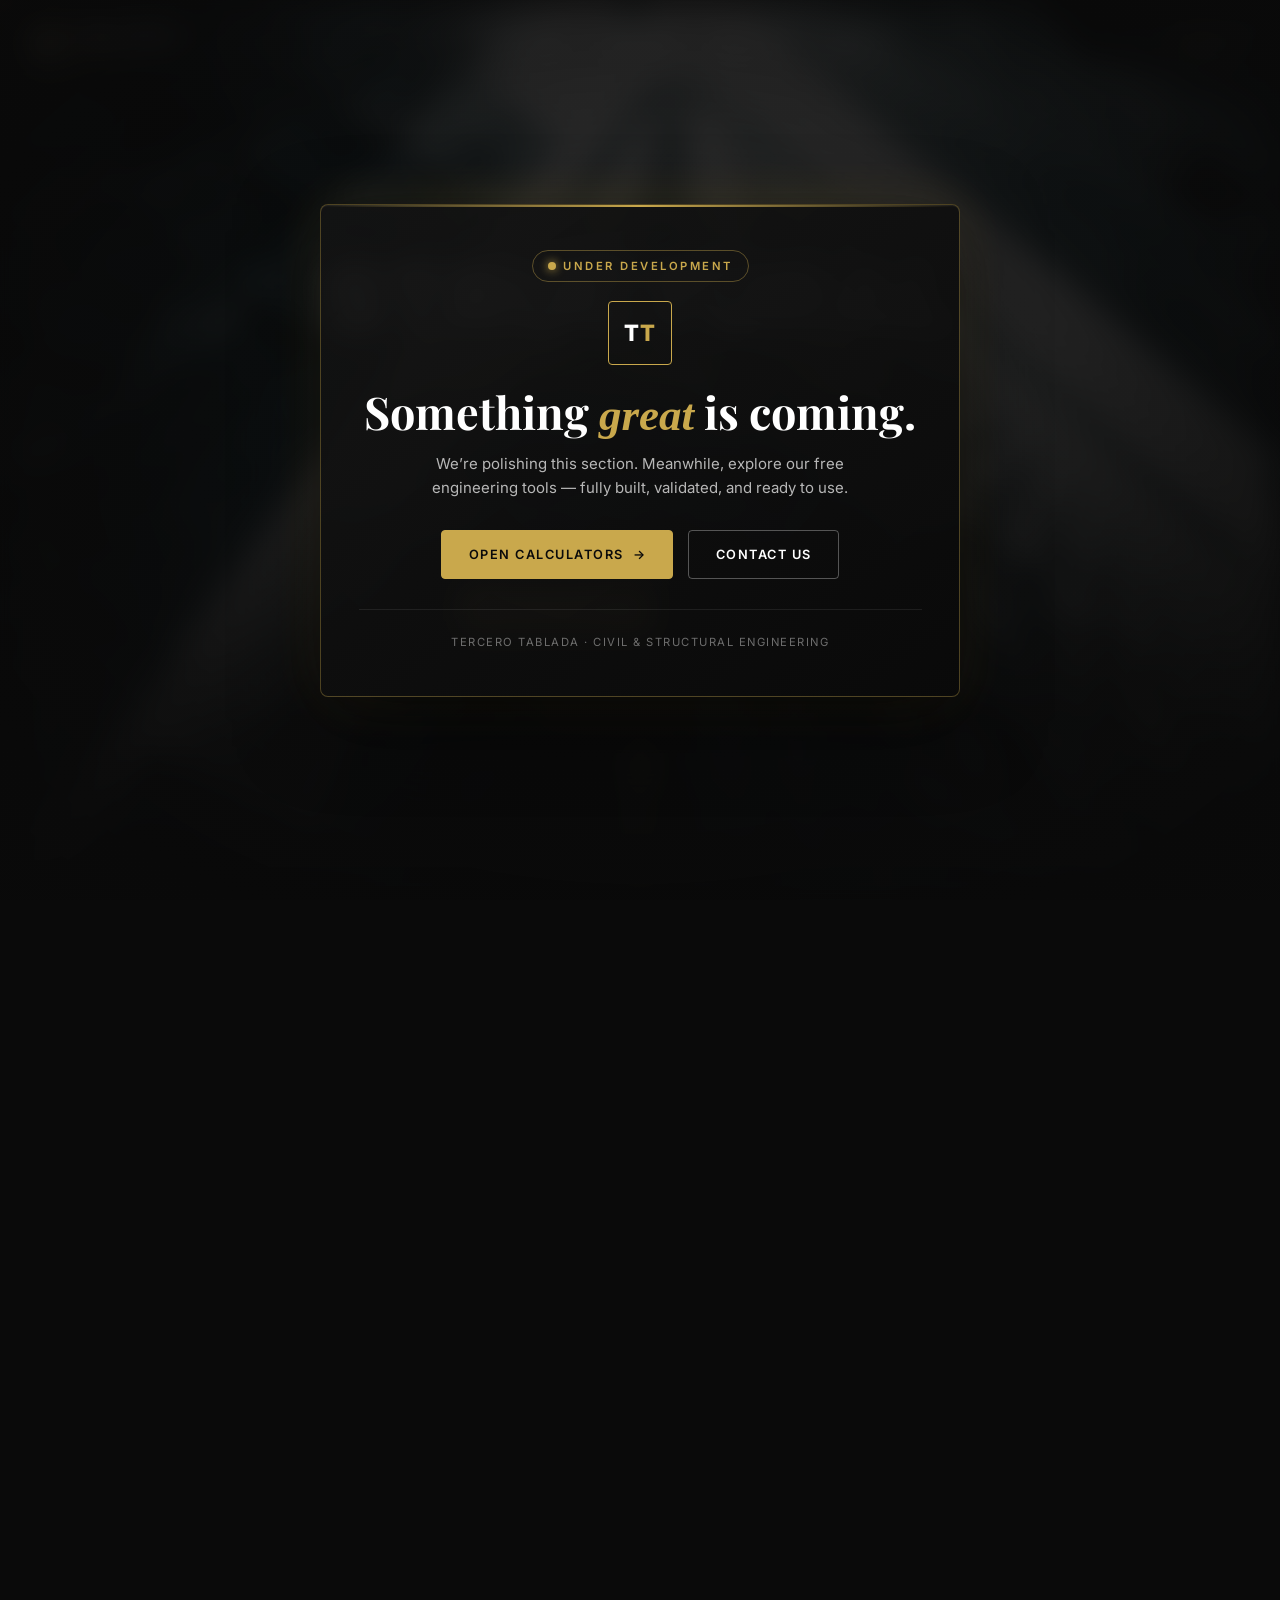
==== commit 1bc417e4: "Under development overlay on main pages + PNG logo exports Blur + "Under Development" overlay on ind" ====
--- a/index.html
+++ b/index.html
@@ -17,7 +17,7 @@
   <link href="https://fonts.googleapis.com/css2?family=Inter:wght@300;400;500;600;700;800;900&family=Playfair+Display:wght@400;500;600;700&display=swap" rel="stylesheet">
   <link rel="stylesheet" href="https://cdnjs.cloudflare.com/ajax/libs/font-awesome/6.5.1/css/all.min.css">
 </head>
-<body>
+<body class="under-dev">
 
   <!-- ========== SCROLL PROGRESS BAR ========== -->
   <div class="scroll-progress" id="scrollProgress"></div>
@@ -548,5 +548,27 @@
   </footer>
 
   <script src="assets/js/script.js"></script>
+
+  <!-- ========== UNDER DEVELOPMENT OVERLAY ========== -->
+  <div class="under-dev-overlay" role="dialog" aria-labelledby="udTitle" aria-describedby="udDesc">
+    <div class="under-dev-card">
+      <div class="under-dev-badge">
+        <span class="dot"></span>
+        <span data-en="Under Development" data-es="En Desarrollo">Under Development</span>
+      </div>
+      <div class="under-dev-logo"><span class="t1">T</span><span class="t2">T</span></div>
+      <h1 id="udTitle" class="under-dev-title" data-en="Something <span class='accent'>great</span> is coming." data-es="Algo <span class='accent'>grande</span> esta por llegar.">Something <span class="accent">great</span> is coming.</h1>
+      <p id="udDesc" class="under-dev-desc" data-en="We&rsquo;re polishing this section. Meanwhile, explore our free engineering tools &mdash; fully built, validated, and ready to use." data-es="Estamos puliendo esta seccion. Mientras tanto, explora nuestras herramientas de ingenieria gratuitas &mdash; completas, validadas y listas para usar.">We&rsquo;re polishing this section. Meanwhile, explore our free engineering tools &mdash; fully built, validated, and ready to use.</p>
+      <div class="under-dev-actions">
+        <a href="/resources/" class="under-dev-btn under-dev-btn--primary">
+          <span data-en="Open Calculators" data-es="Abrir Calculadoras">Open Calculators</span>
+          <span>&rarr;</span>
+        </a>
+        <a href="contact.html" class="under-dev-btn under-dev-btn--outline" data-en="Contact Us" data-es="Contactenos">Contact Us</a>
+      </div>
+      <div class="under-dev-footer" data-en="Tercero Tablada &middot; Civil &amp; Structural Engineering" data-es="Tercero Tablada &middot; Ingenieria Civil y Estructural">Tercero Tablada &middot; Civil &amp; Structural Engineering</div>
+    </div>
+  </div>
+
 </body>
 </html>
--- a/assets/css/styles.css
+++ b/assets/css/styles.css
@@ -3077,3 +3077,180 @@
     scroll-behavior: auto !important;
   }
 }
+
+/* ---------- UNDER DEVELOPMENT OVERLAY ---------- */
+body.under-dev {
+  overflow: hidden;
+  height: 100vh;
+}
+body.under-dev > *:not(.under-dev-overlay):not(script) {
+  filter: blur(14px) saturate(0.85);
+  -webkit-filter: blur(14px) saturate(0.85);
+  pointer-events: none !important;
+  user-select: none;
+}
+.under-dev-overlay {
+  position: fixed;
+  inset: 0;
+  z-index: 99999;
+  display: flex;
+  align-items: center;
+  justify-content: center;
+  padding: 2rem;
+  background: radial-gradient(ellipse at center, rgba(10,10,10,0.55) 0%, rgba(10,10,10,0.85) 100%);
+  backdrop-filter: blur(6px);
+  -webkit-backdrop-filter: blur(6px);
+  animation: udFadeIn 0.6s ease-out both;
+}
+@keyframes udFadeIn {
+  from { opacity: 0; }
+  to { opacity: 1; }
+}
+.under-dev-card {
+  max-width: 640px;
+  width: 100%;
+  text-align: center;
+  padding: 3rem 2.5rem;
+  background: linear-gradient(145deg, rgba(20,20,20,0.9), rgba(10,10,10,0.95));
+  border: 1px solid rgba(201, 168, 76, 0.35);
+  border-radius: 8px;
+  box-shadow:
+    0 25px 80px rgba(0,0,0,0.6),
+    0 0 60px rgba(201, 168, 76, 0.12),
+    inset 0 1px 0 rgba(255,255,255,0.05);
+  position: relative;
+  overflow: hidden;
+  animation: udCardIn 0.7s cubic-bezier(0.2, 0.9, 0.3, 1.2) both;
+}
+@keyframes udCardIn {
+  from { opacity: 0; transform: translateY(20px) scale(0.96); }
+  to { opacity: 1; transform: translateY(0) scale(1); }
+}
+.under-dev-card::before {
+  content: "";
+  position: absolute;
+  top: 0; left: 0; right: 0;
+  height: 2px;
+  background: linear-gradient(90deg, transparent, #c9a84c, transparent);
+  animation: udSweep 3s ease-in-out infinite;
+}
+@keyframes udSweep {
+  0%, 100% { opacity: 0.3; transform: translateX(-30%); }
+  50% { opacity: 1; transform: translateX(30%); }
+}
+.under-dev-logo {
+  width: 64px;
+  height: 64px;
+  margin: 0 auto 1.5rem;
+  border: 1.5px solid #c9a84c;
+  border-radius: 4px;
+  display: flex;
+  align-items: center;
+  justify-content: center;
+  font-family: 'Inter', sans-serif;
+  font-weight: 800;
+  font-size: 1.5rem;
+  letter-spacing: 1px;
+  position: relative;
+}
+.under-dev-logo .t1 { color: #fff; }
+.under-dev-logo .t2 { color: #c9a84c; }
+.under-dev-badge {
+  display: inline-flex;
+  align-items: center;
+  gap: 0.5rem;
+  font-family: 'Inter', sans-serif;
+  font-size: 0.75rem;
+  font-weight: 600;
+  letter-spacing: 2.5px;
+  text-transform: uppercase;
+  color: #c9a84c;
+  padding: 0.4rem 1rem;
+  border: 1px solid rgba(201, 168, 76, 0.4);
+  border-radius: 999px;
+  margin-bottom: 1.25rem;
+}
+.under-dev-badge .dot {
+  width: 8px; height: 8px; border-radius: 50%;
+  background: #c9a84c;
+  box-shadow: 0 0 10px #c9a84c;
+  animation: udPulse 1.6s ease-in-out infinite;
+}
+@keyframes udPulse {
+  0%, 100% { opacity: 0.5; transform: scale(0.9); }
+  50% { opacity: 1; transform: scale(1.15); }
+}
+.under-dev-title {
+  font-family: 'Playfair Display', serif;
+  font-size: clamp(2rem, 5vw, 3rem);
+  font-weight: 700;
+  color: #fff;
+  line-height: 1.1;
+  margin-bottom: 0.75rem;
+}
+.under-dev-title .accent { color: #c9a84c; font-style: italic; }
+.under-dev-desc {
+  font-family: 'Inter', sans-serif;
+  font-size: 1rem;
+  line-height: 1.6;
+  color: rgba(255,255,255,0.7);
+  margin-bottom: 2rem;
+  max-width: 480px;
+  margin-left: auto;
+  margin-right: auto;
+}
+.under-dev-actions {
+  display: flex;
+  gap: 1rem;
+  justify-content: center;
+  flex-wrap: wrap;
+}
+.under-dev-btn {
+  display: inline-flex;
+  align-items: center;
+  gap: 0.6rem;
+  padding: 0.9rem 1.75rem;
+  font-family: 'Inter', sans-serif;
+  font-size: 0.85rem;
+  font-weight: 600;
+  letter-spacing: 1.5px;
+  text-transform: uppercase;
+  text-decoration: none;
+  border-radius: 4px;
+  transition: all 0.3s ease;
+  cursor: pointer;
+}
+.under-dev-btn--primary {
+  background: #c9a84c;
+  color: #0a0a0a;
+  border: 1px solid #c9a84c;
+}
+.under-dev-btn--primary:hover {
+  background: #d4b55a;
+  transform: translateY(-2px);
+  box-shadow: 0 10px 30px rgba(201, 168, 76, 0.35);
+}
+.under-dev-btn--outline {
+  background: transparent;
+  color: #fff;
+  border: 1px solid rgba(255,255,255,0.3);
+}
+.under-dev-btn--outline:hover {
+  border-color: #c9a84c;
+  color: #c9a84c;
+}
+.under-dev-footer {
+  margin-top: 2rem;
+  padding-top: 1.5rem;
+  border-top: 1px solid rgba(255,255,255,0.08);
+  font-family: 'Inter', sans-serif;
+  font-size: 0.75rem;
+  letter-spacing: 1.5px;
+  text-transform: uppercase;
+  color: rgba(255,255,255,0.4);
+}
+@media (max-width: 540px) {
+  .under-dev-card { padding: 2rem 1.5rem; }
+  .under-dev-actions { flex-direction: column; }
+  .under-dev-btn { width: 100%; justify-content: center; }
+}
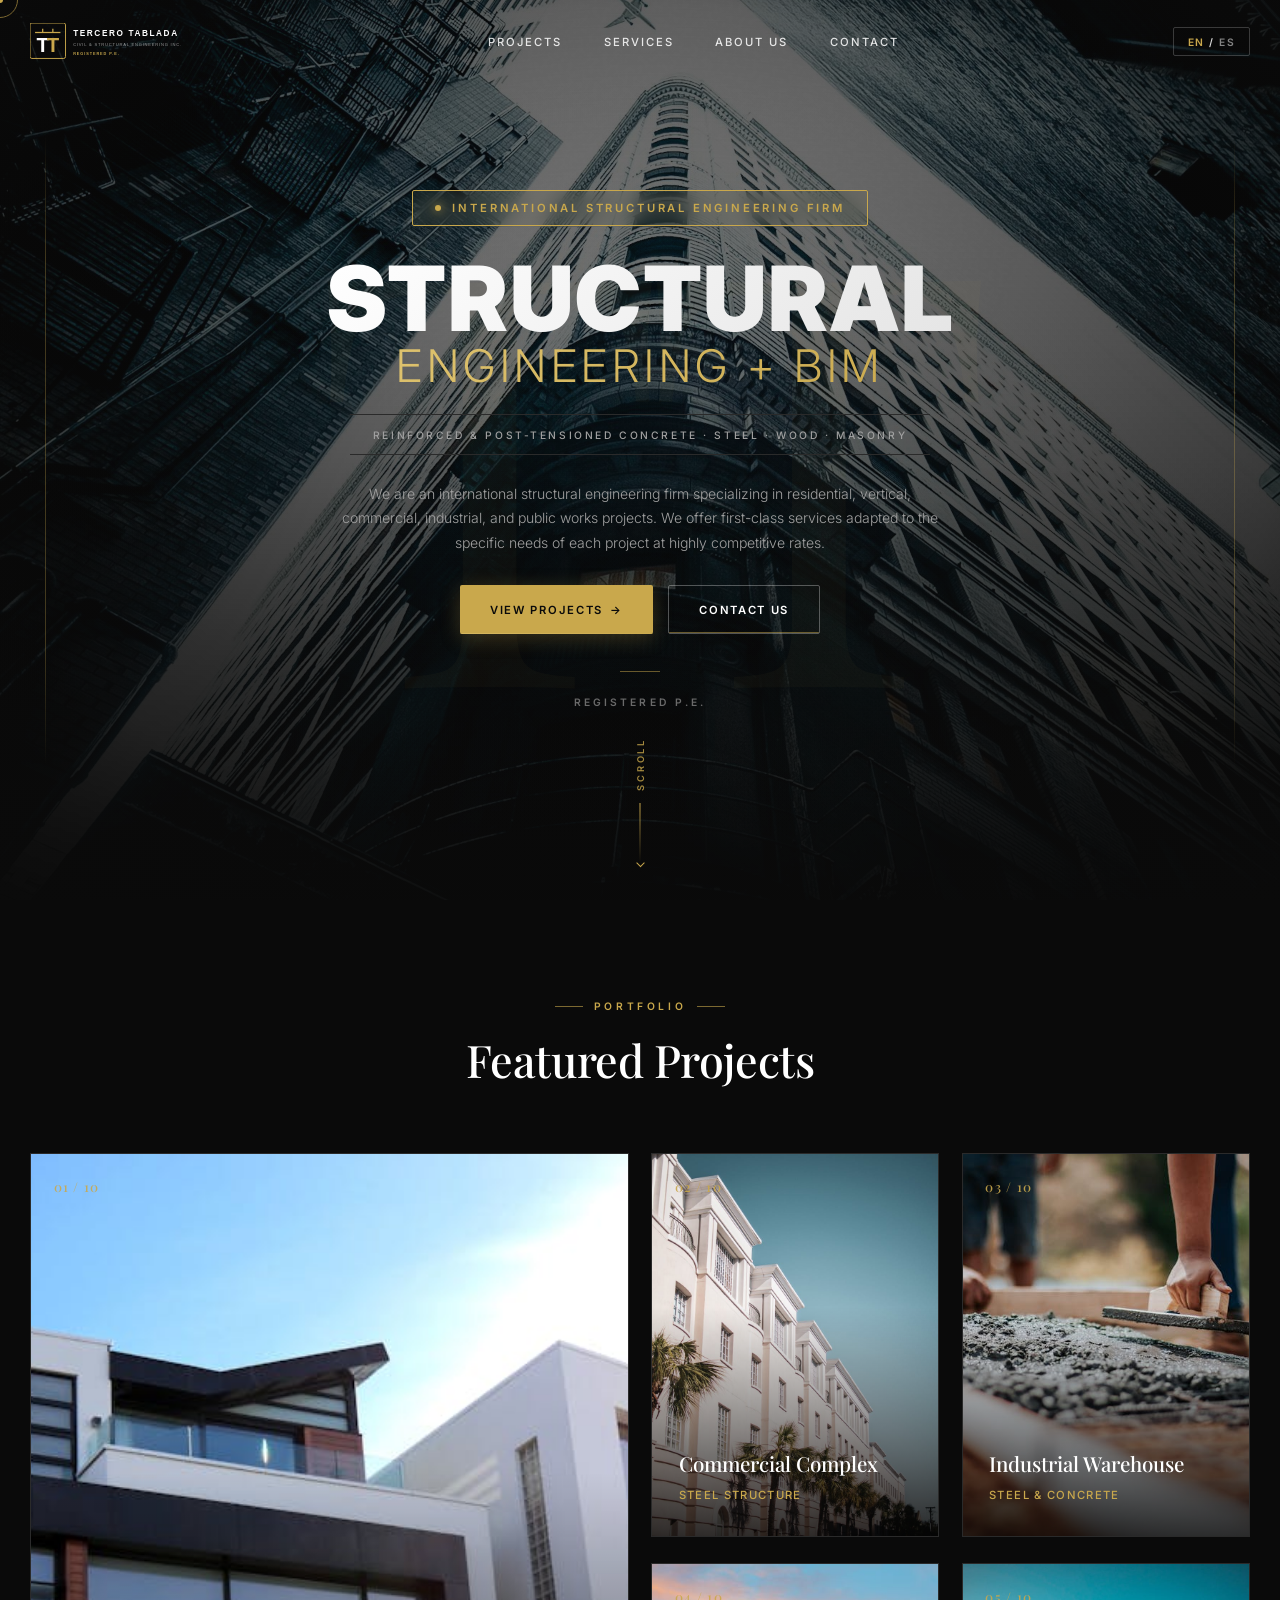
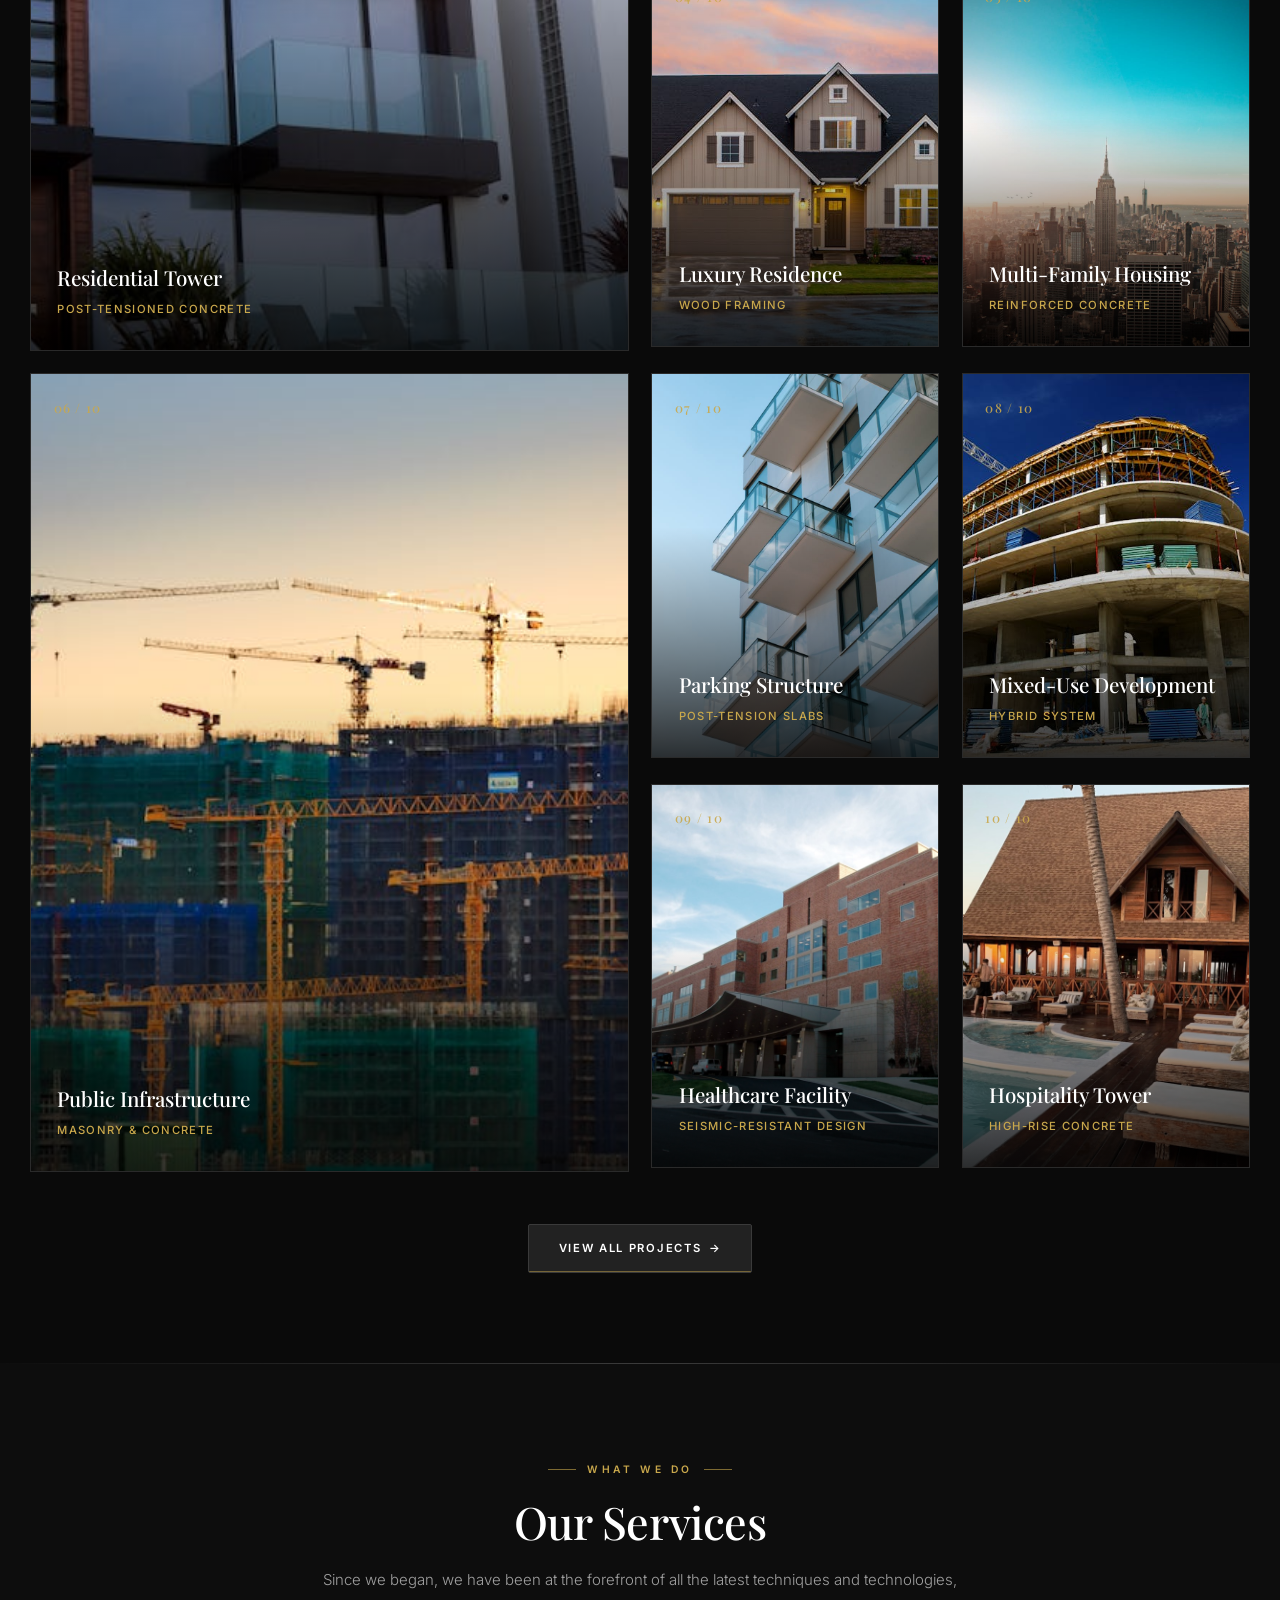
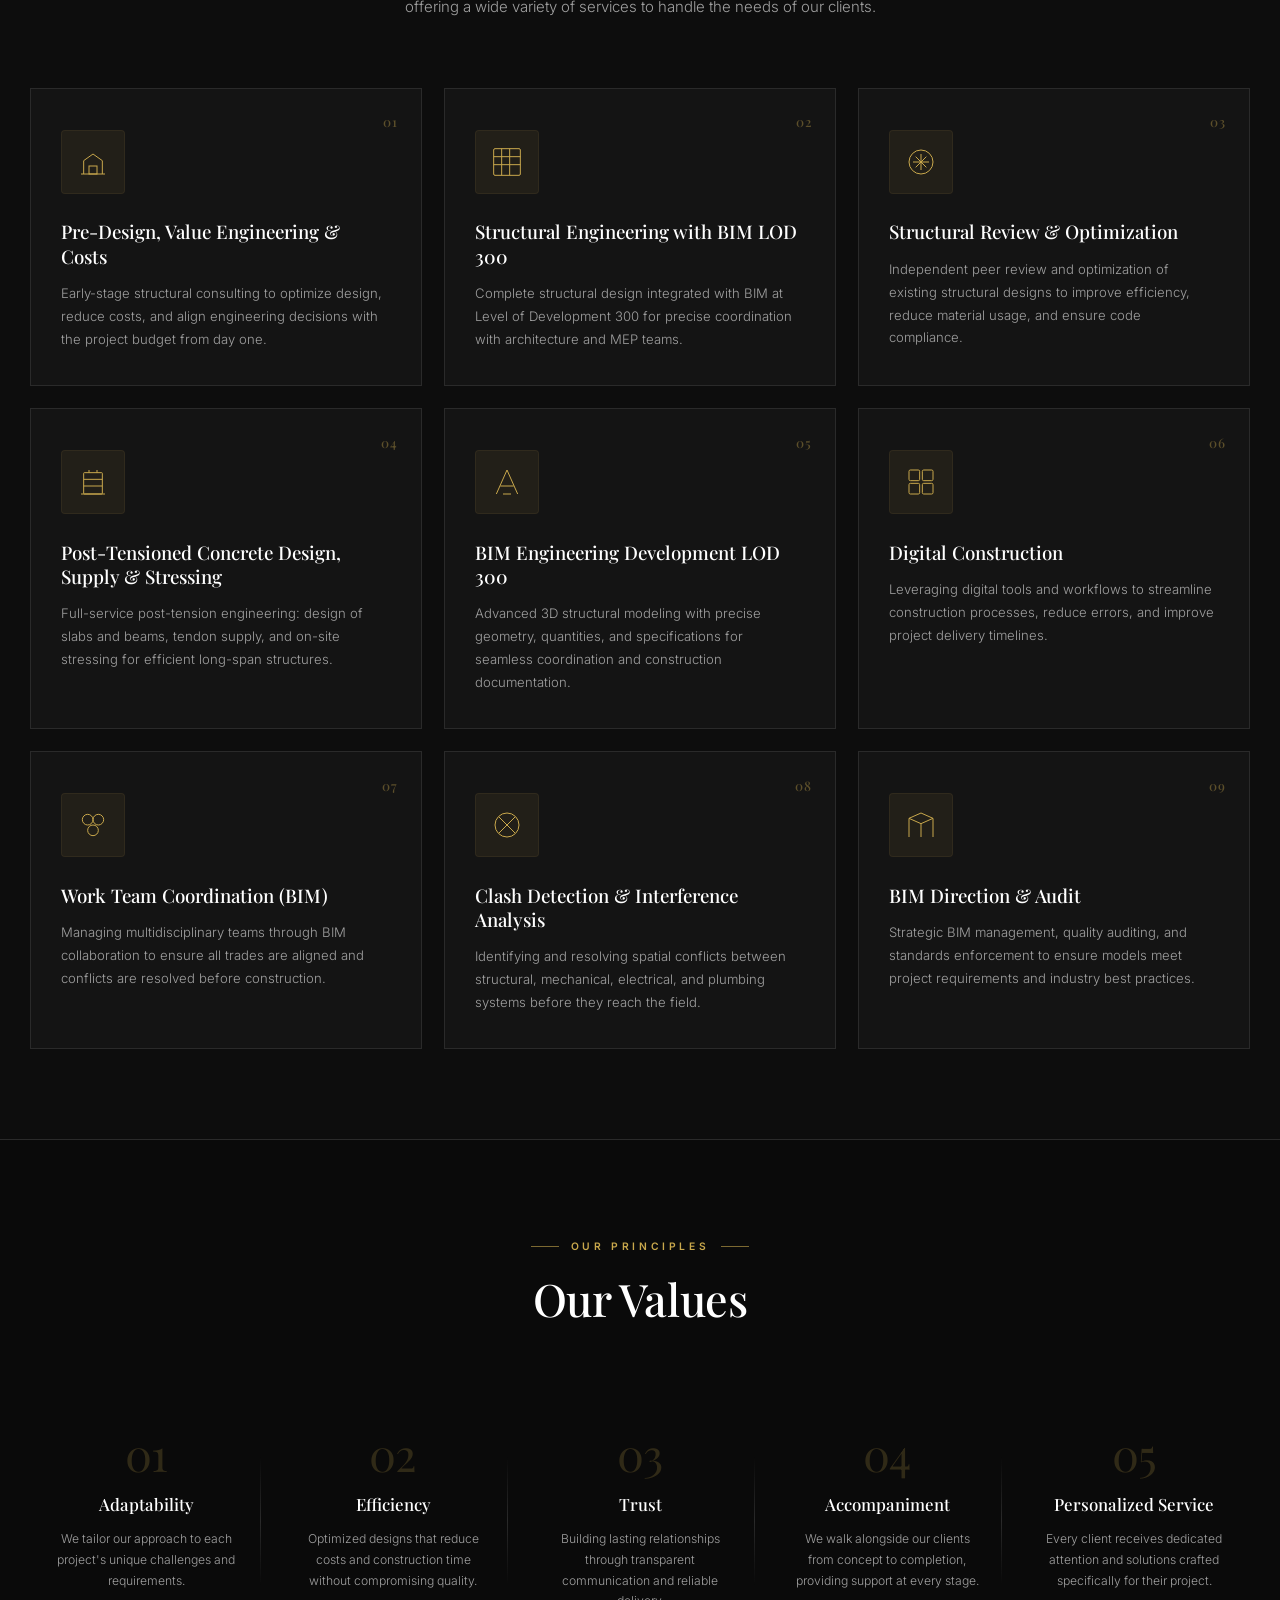
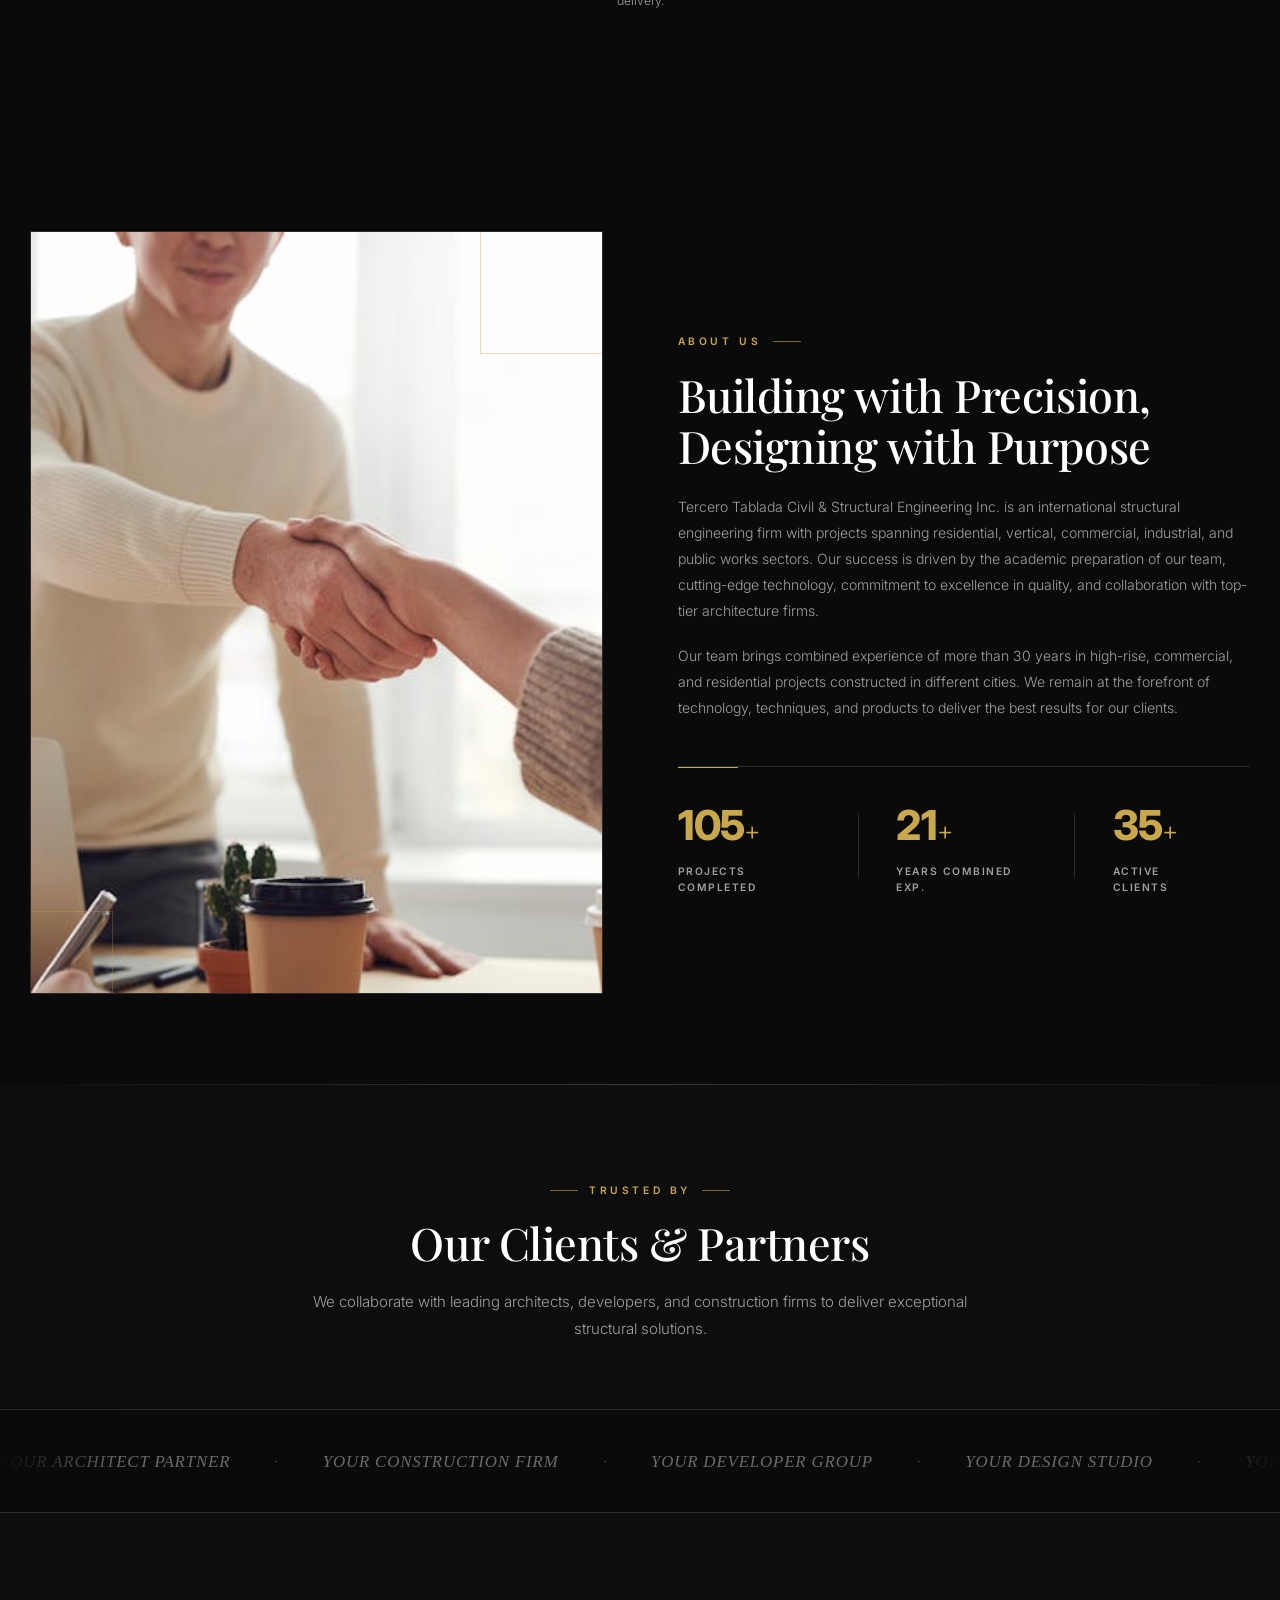
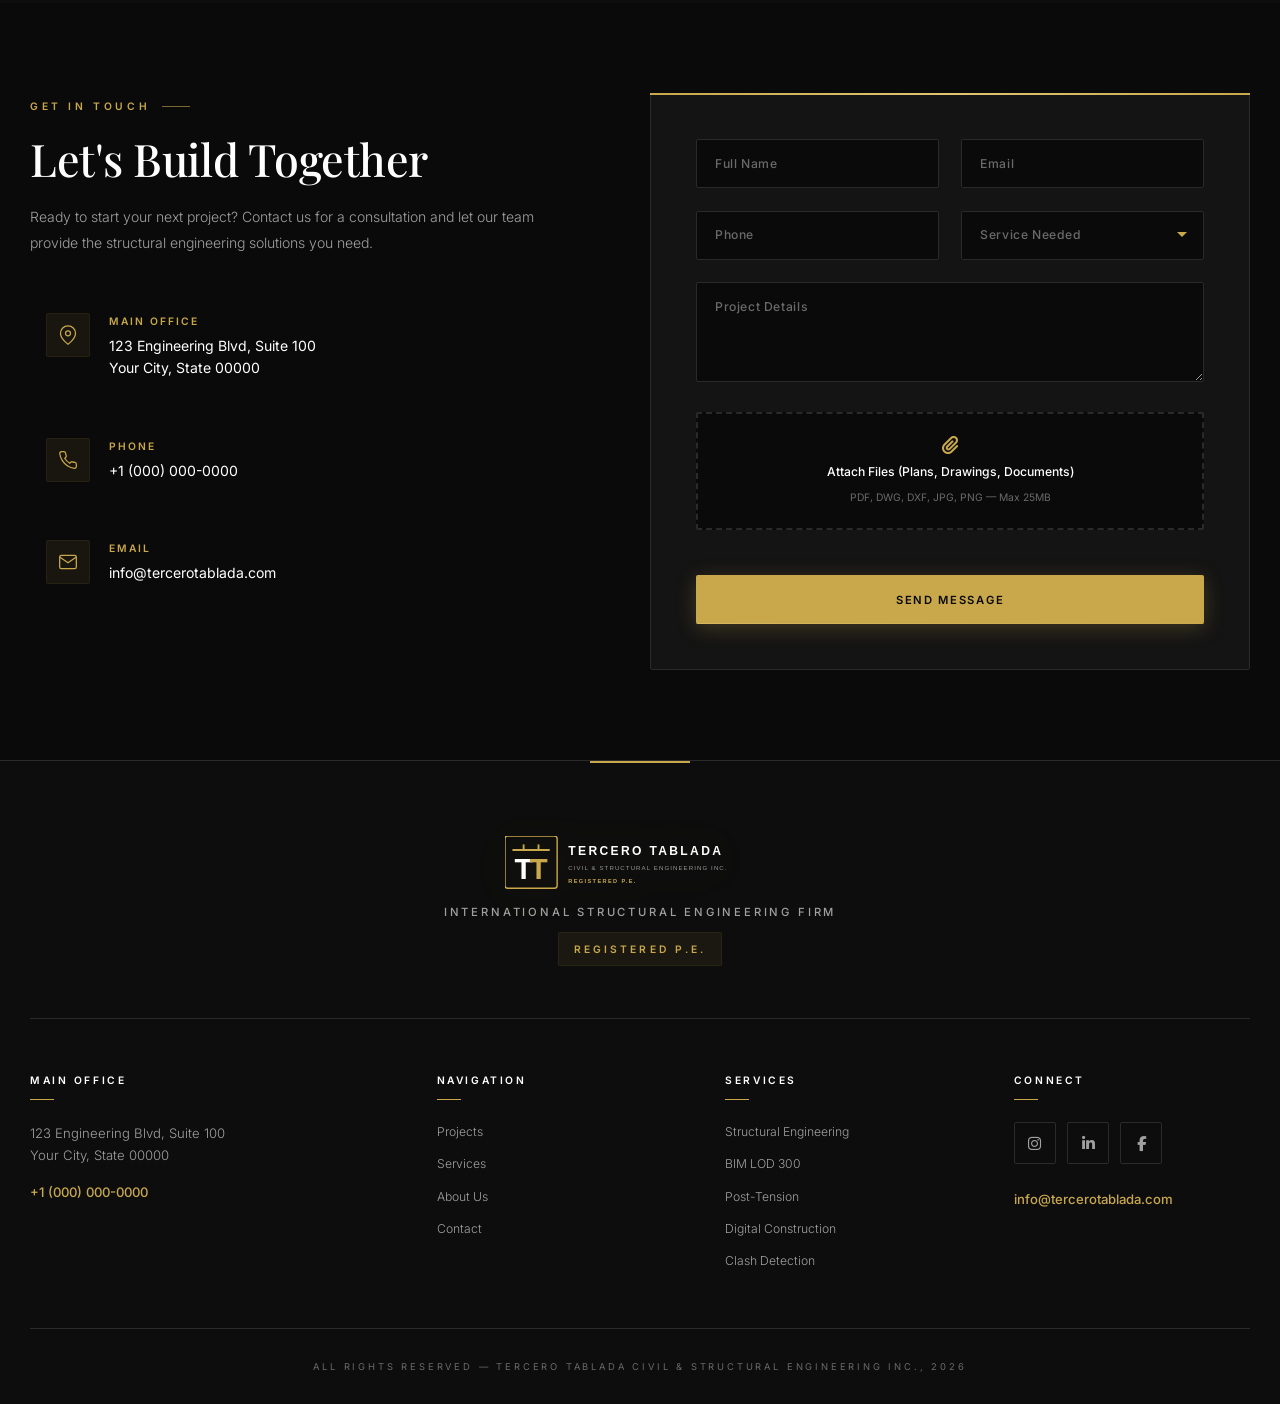
==== commit 730f6326: "Trim credential to "Registered P.E." and remove under-dev overlay - Remove ", S.E." from credential " ====
--- a/index.html
+++ b/index.html
@@ -4,10 +4,10 @@
   <meta charset="UTF-8">
   <meta name="viewport" content="width=device-width, initial-scale=1.0">
   <title>Tercero Tablada | Civil & Structural Engineering</title>
-  <meta name="description" content="Tercero Tablada Civil & Structural Engineering Inc. International structural engineering firm. Registered P.E., S.E. Residential, commercial, industrial, and public works.">
+  <meta name="description" content="Tercero Tablada Civil & Structural Engineering Inc. International structural engineering firm. Registered P.E. Residential, commercial, industrial, and public works.">
   <link rel="icon" type="image/svg+xml" href="favicon.svg">
   <meta property="og:title" content="Tercero Tablada | Civil & Structural Engineering">
-  <meta property="og:description" content="International structural engineering firm. Registered P.E., S.E. Residential, commercial, industrial, and public works.">
+  <meta property="og:description" content="International structural engineering firm. Registered P.E. Residential, commercial, industrial, and public works.">
   <meta property="og:image" content="assets/img/hero-bg.jpg">
   <meta property="og:type" content="website">
   <meta name="twitter:card" content="summary_large_image">
@@ -17,7 +17,7 @@
   <link href="https://fonts.googleapis.com/css2?family=Inter:wght@300;400;500;600;700;800;900&family=Playfair+Display:wght@400;500;600;700&display=swap" rel="stylesheet">
   <link rel="stylesheet" href="https://cdnjs.cloudflare.com/ajax/libs/font-awesome/6.5.1/css/all.min.css">
 </head>
-<body class="under-dev">
+<body>
 
   <!-- ========== SCROLL PROGRESS BAR ========== -->
   <div class="scroll-progress" id="scrollProgress"></div>
@@ -79,7 +79,7 @@
         <a href="projects.html" class="btn btn--primary" data-magnetic><span data-en="View Projects" data-es="Ver Proyectos">View Projects</span><span class="btn__arrow">→</span></a>
         <a href="contact.html" class="btn btn--outline" data-magnetic><span data-en="Contact Us" data-es="Contactenos">Contact Us</span></a>
       </div>
-      <p class="hero__credential" data-en="Registered P.E., S.E." data-es="P.E., S.E. Registrado">Registered P.E., S.E.</p>
+      <p class="hero__credential" data-en="Registered P.E." data-es="P.E. Registrado">Registered P.E.</p>
     </div>
     <div class="hero__scroll">
       <span class="hero__scroll-text" data-en="Scroll" data-es="Desliza">Scroll</span>
@@ -507,7 +507,7 @@
         <div class="footer__brand">
           <img src="assets/img/logo-tt-v2.svg" alt="Tercero Tablada" class="footer__logo-img">
           <p class="footer__tagline" data-en="International Structural Engineering Firm" data-es="Despacho Internacional de Ingenieria Estructural">International Structural Engineering Firm</p>
-          <p class="footer__credential">Registered P.E., S.E.</p>
+          <p class="footer__credential">Registered P.E.</p>
         </div>
       </div>
       <div class="footer__grid">
@@ -549,26 +549,5 @@
 
   <script src="assets/js/script.js"></script>
 
-  <!-- ========== UNDER DEVELOPMENT OVERLAY ========== -->
-  <div class="under-dev-overlay" role="dialog" aria-labelledby="udTitle" aria-describedby="udDesc">
-    <div class="under-dev-card">
-      <div class="under-dev-badge">
-        <span class="dot"></span>
-        <span data-en="Under Development" data-es="En Desarrollo">Under Development</span>
-      </div>
-      <div class="under-dev-logo"><span class="t1">T</span><span class="t2">T</span></div>
-      <h1 id="udTitle" class="under-dev-title" data-en="Something <span class='accent'>great</span> is coming." data-es="Algo <span class='accent'>grande</span> esta por llegar.">Something <span class="accent">great</span> is coming.</h1>
-      <p id="udDesc" class="under-dev-desc" data-en="We&rsquo;re polishing this section. Meanwhile, explore our free engineering tools &mdash; fully built, validated, and ready to use." data-es="Estamos puliendo esta seccion. Mientras tanto, explora nuestras herramientas de ingenieria gratuitas &mdash; completas, validadas y listas para usar.">We&rsquo;re polishing this section. Meanwhile, explore our free engineering tools &mdash; fully built, validated, and ready to use.</p>
-      <div class="under-dev-actions">
-        <a href="/resources/" class="under-dev-btn under-dev-btn--primary">
-          <span data-en="Open Calculators" data-es="Abrir Calculadoras">Open Calculators</span>
-          <span>&rarr;</span>
-        </a>
-        <a href="contact.html" class="under-dev-btn under-dev-btn--outline" data-en="Contact Us" data-es="Contactenos">Contact Us</a>
-      </div>
-      <div class="under-dev-footer" data-en="Tercero Tablada &middot; Civil &amp; Structural Engineering" data-es="Tercero Tablada &middot; Ingenieria Civil y Estructural">Tercero Tablada &middot; Civil &amp; Structural Engineering</div>
-    </div>
-  </div>
-
 </body>
 </html>
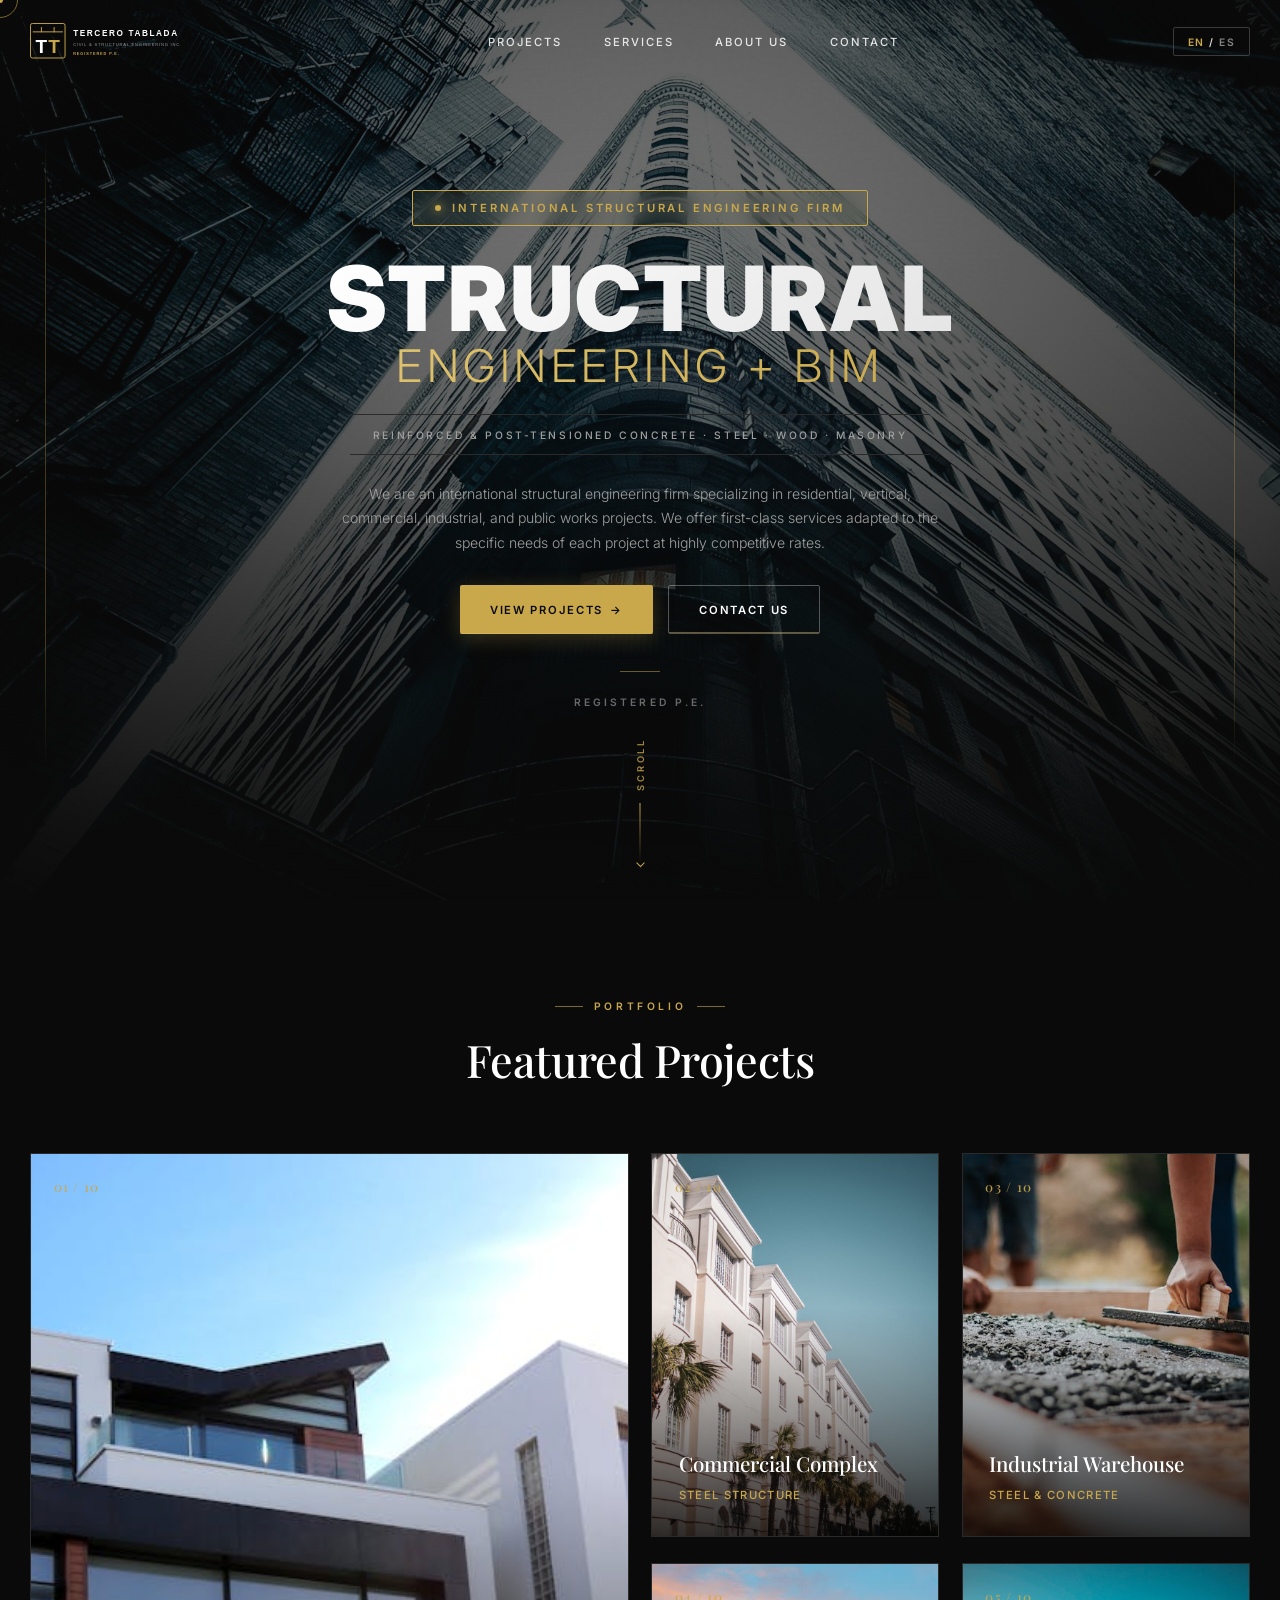
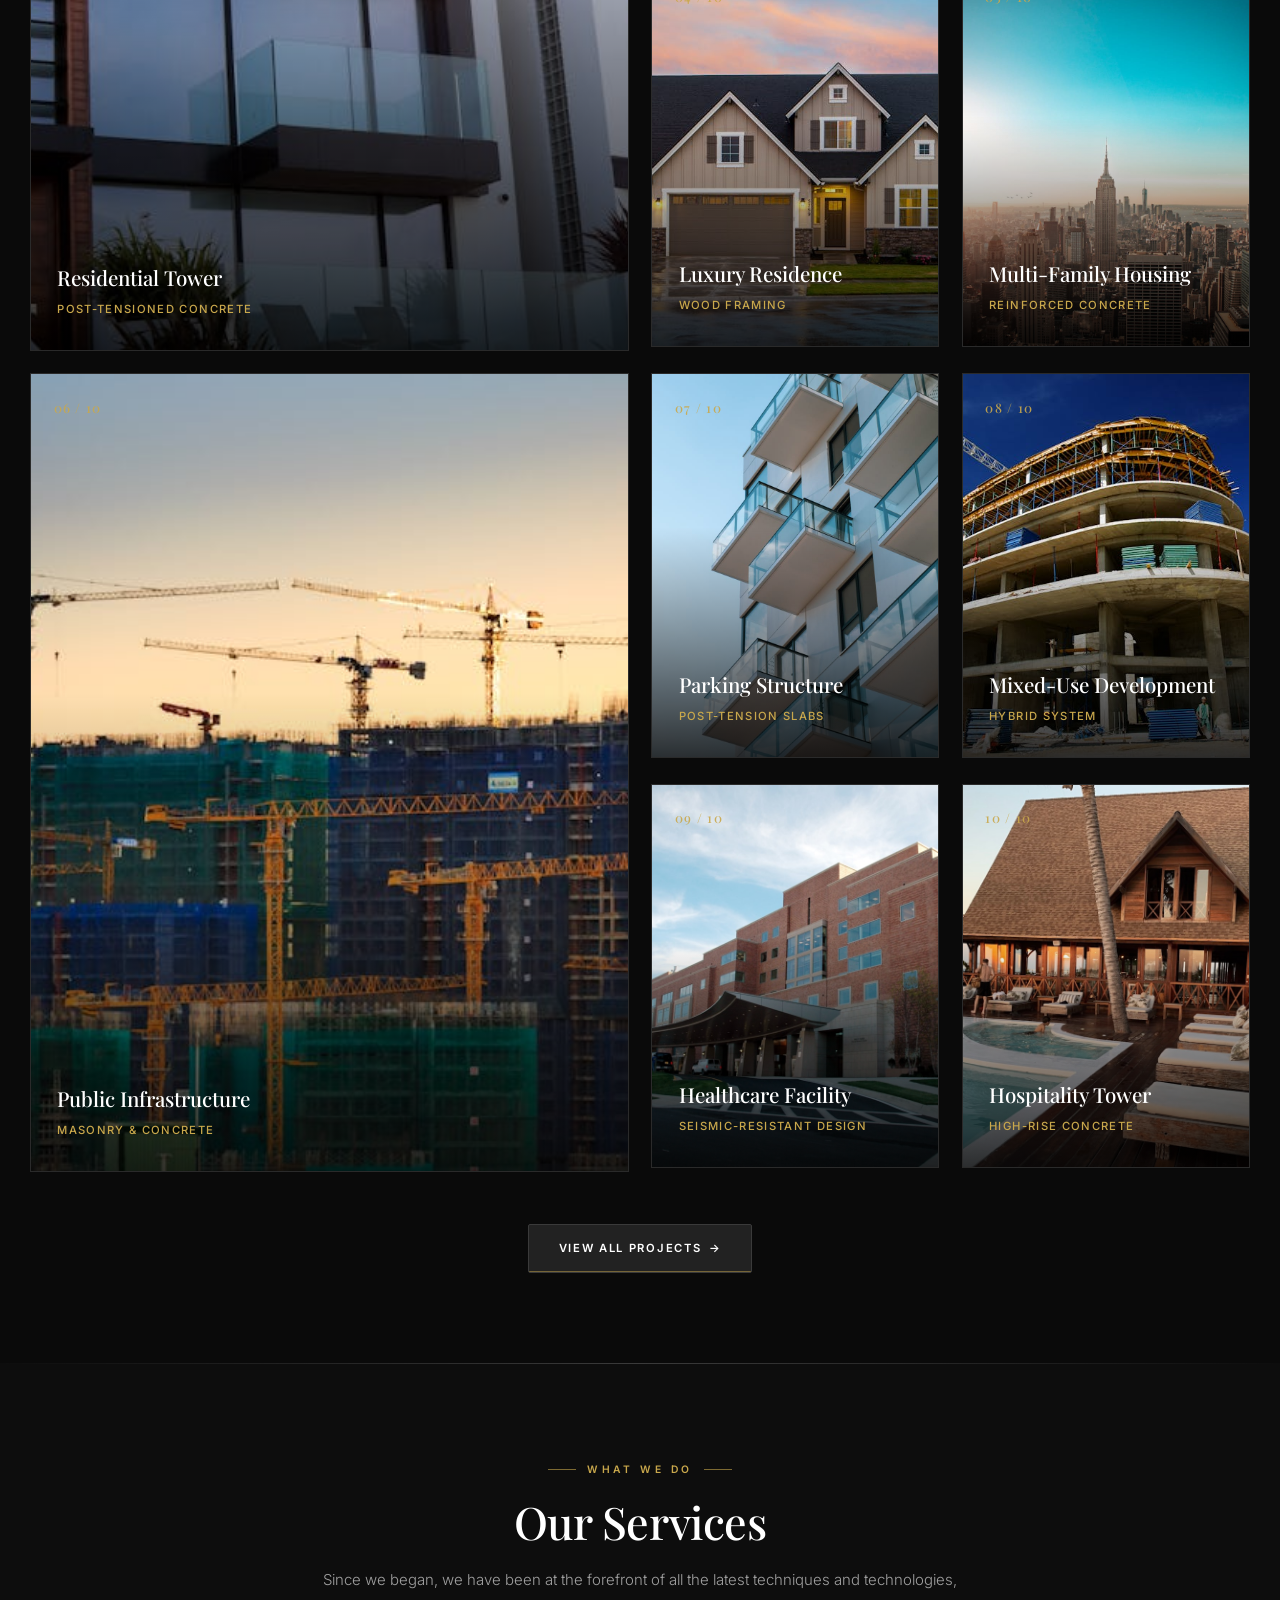
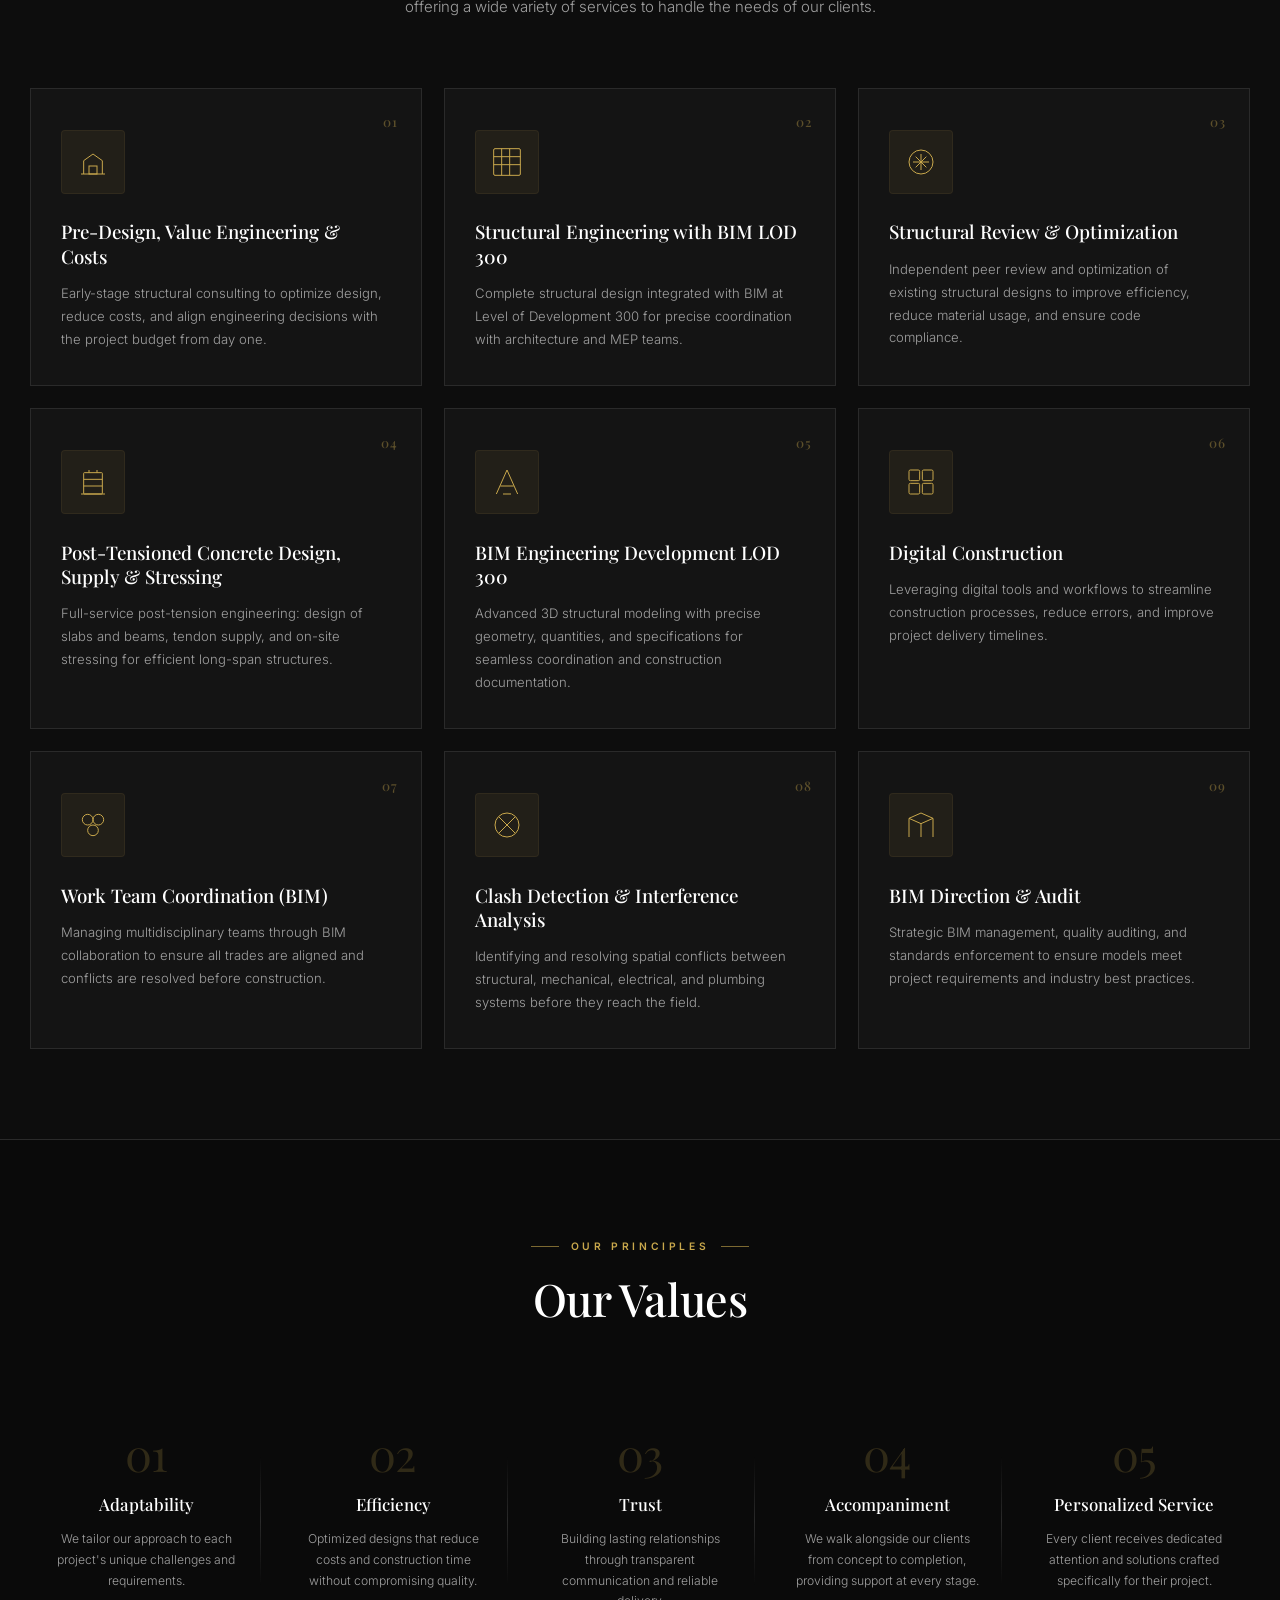
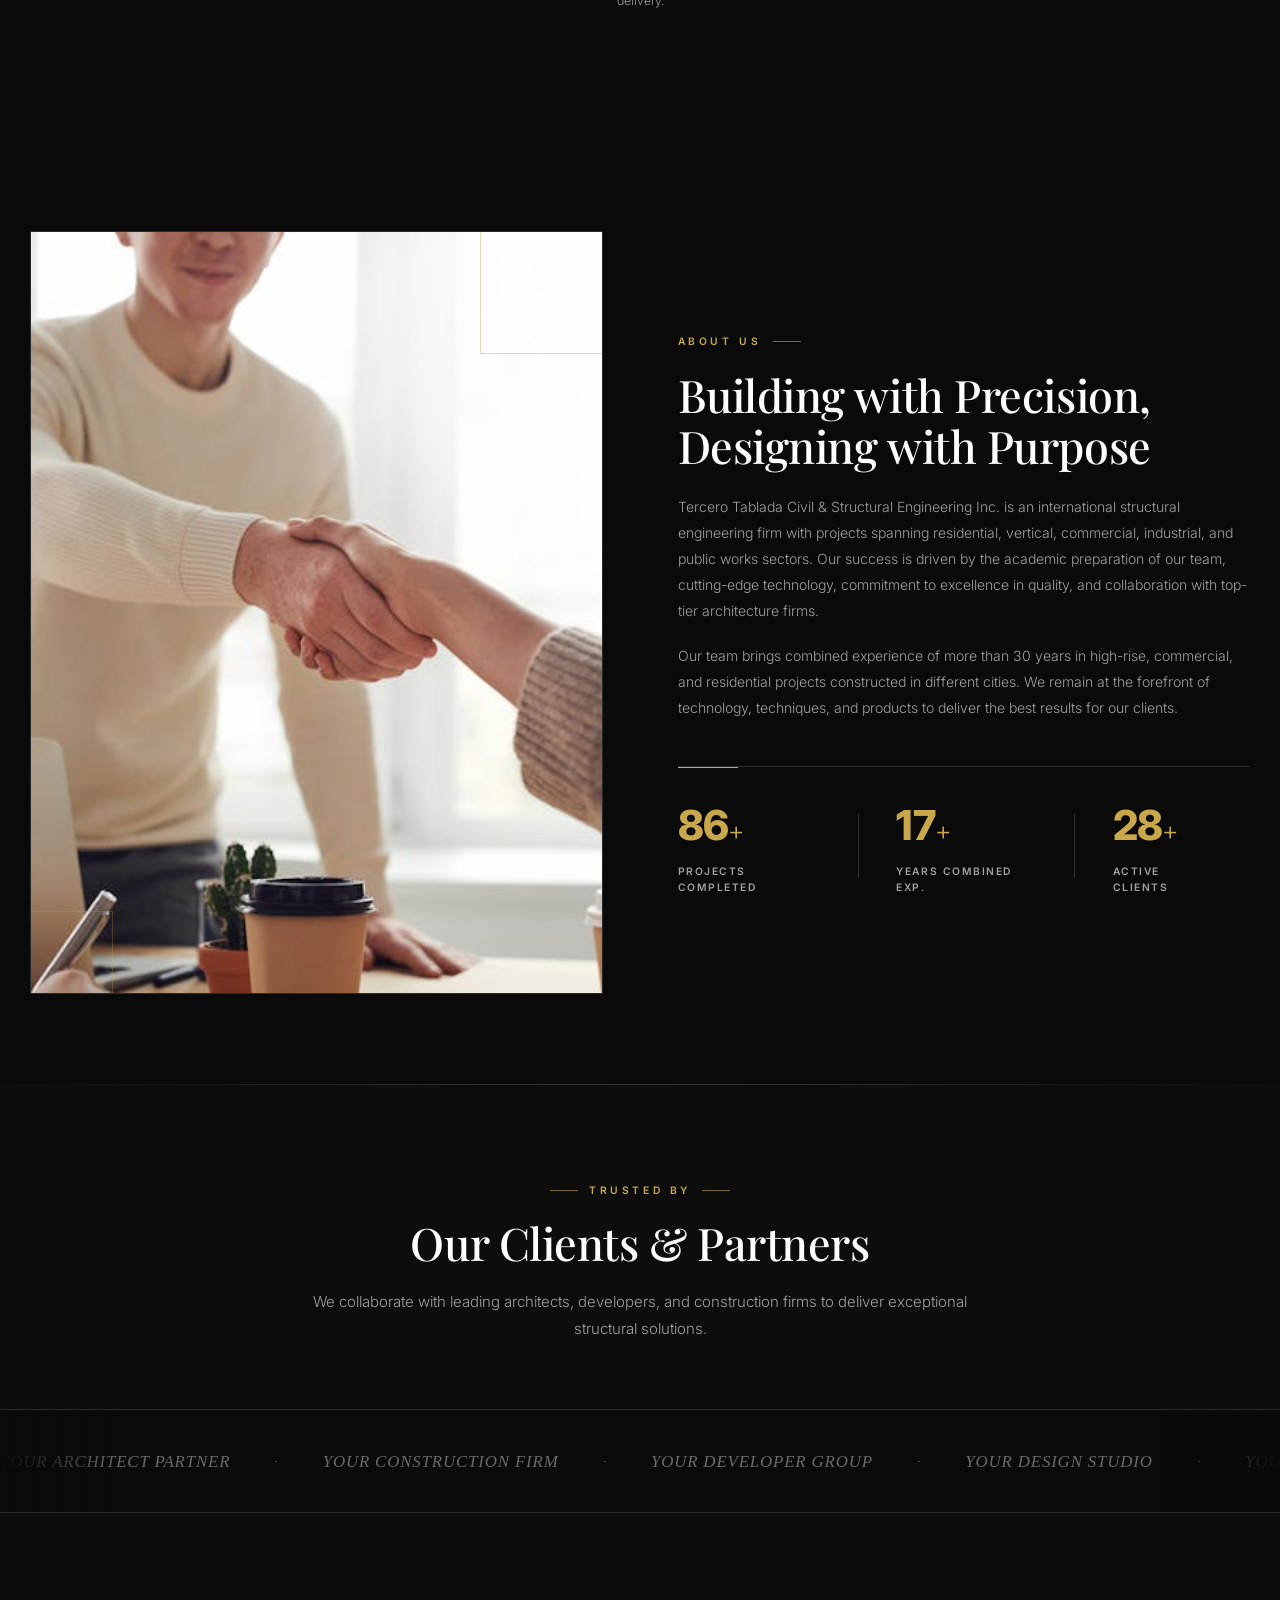
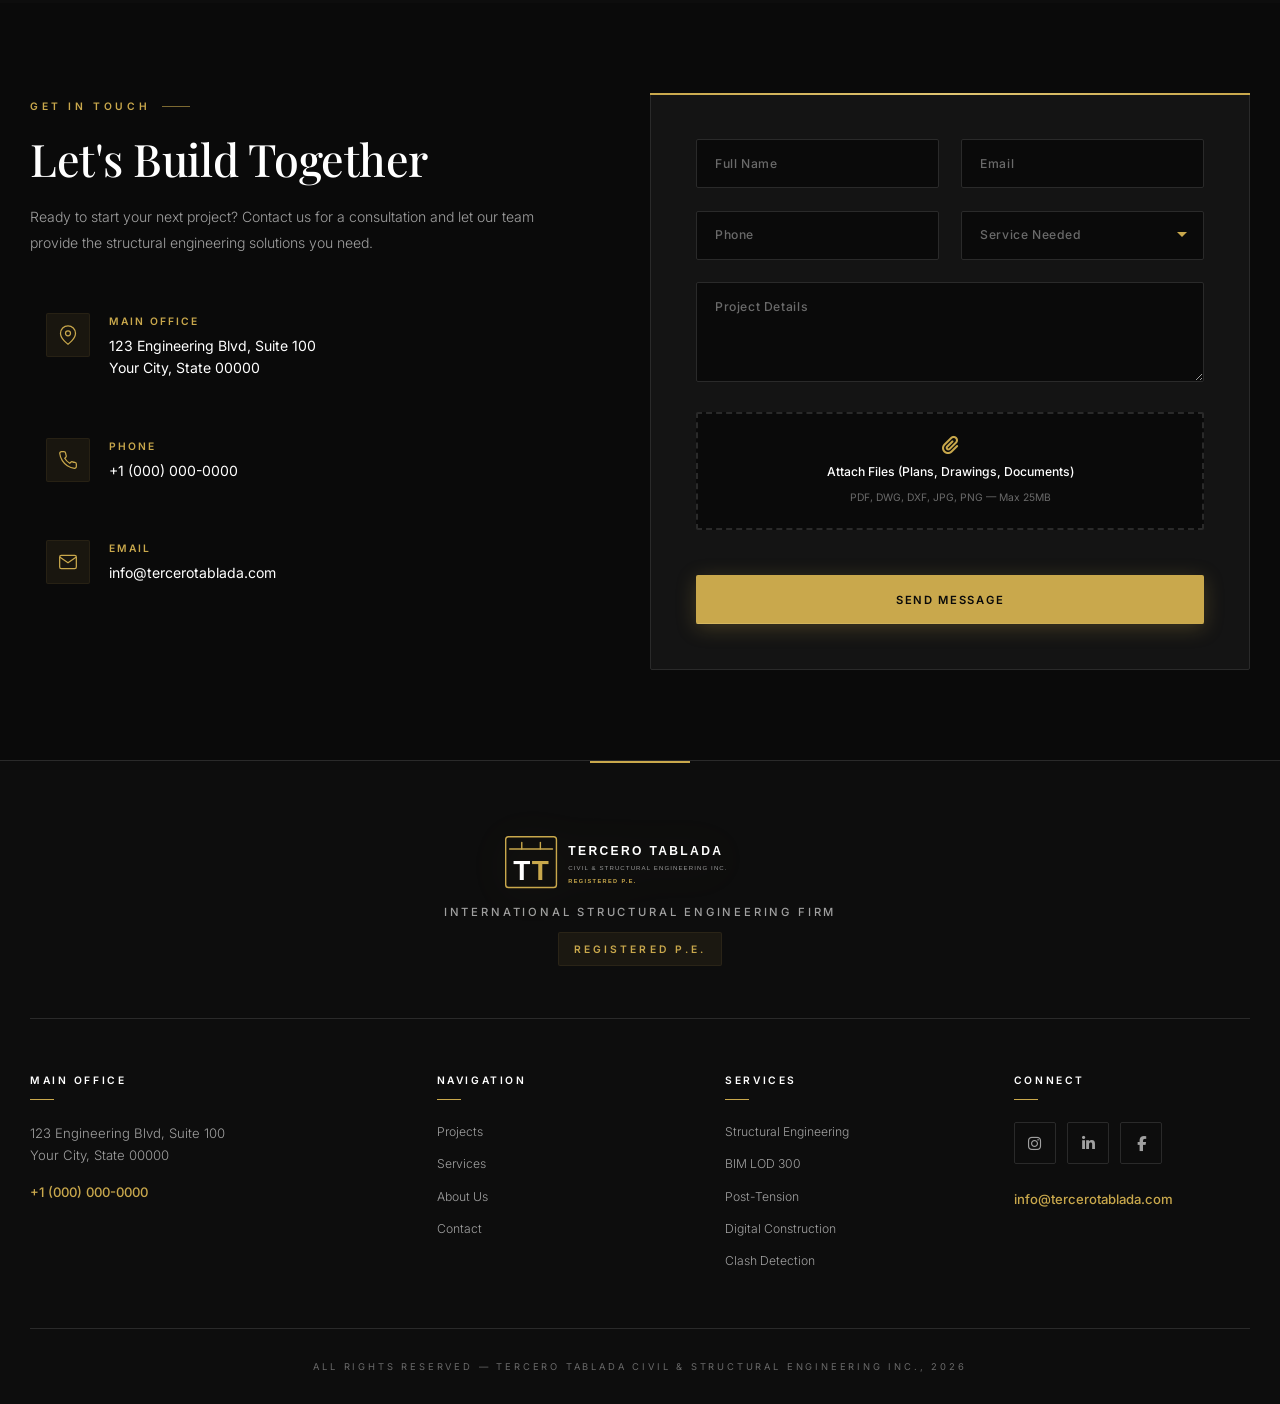
==== commit 9e733423: "Sync TT monogram kerning fix on static site logo Match the production logo geometry from buildsync-t" ====
--- a/index.html
+++ b/index.html
@@ -65,7 +65,6 @@
       <video autoplay muted loop playsinline src="assets/video/hero.mp4" poster="assets/img/hero-bg.jpg"></video>
     </div>
     <div class="hero__overlay"></div>
-    <div class="hero__watermark" aria-hidden="true">TT</div>
     <div class="hero__side-lines" aria-hidden="true"></div>
     <div class="hero__content">
       <div class="hero__badge" data-en="International Structural Engineering Firm" data-es="Despacho Internacional de Ingenieria Estructural">International Structural Engineering Firm</div>
